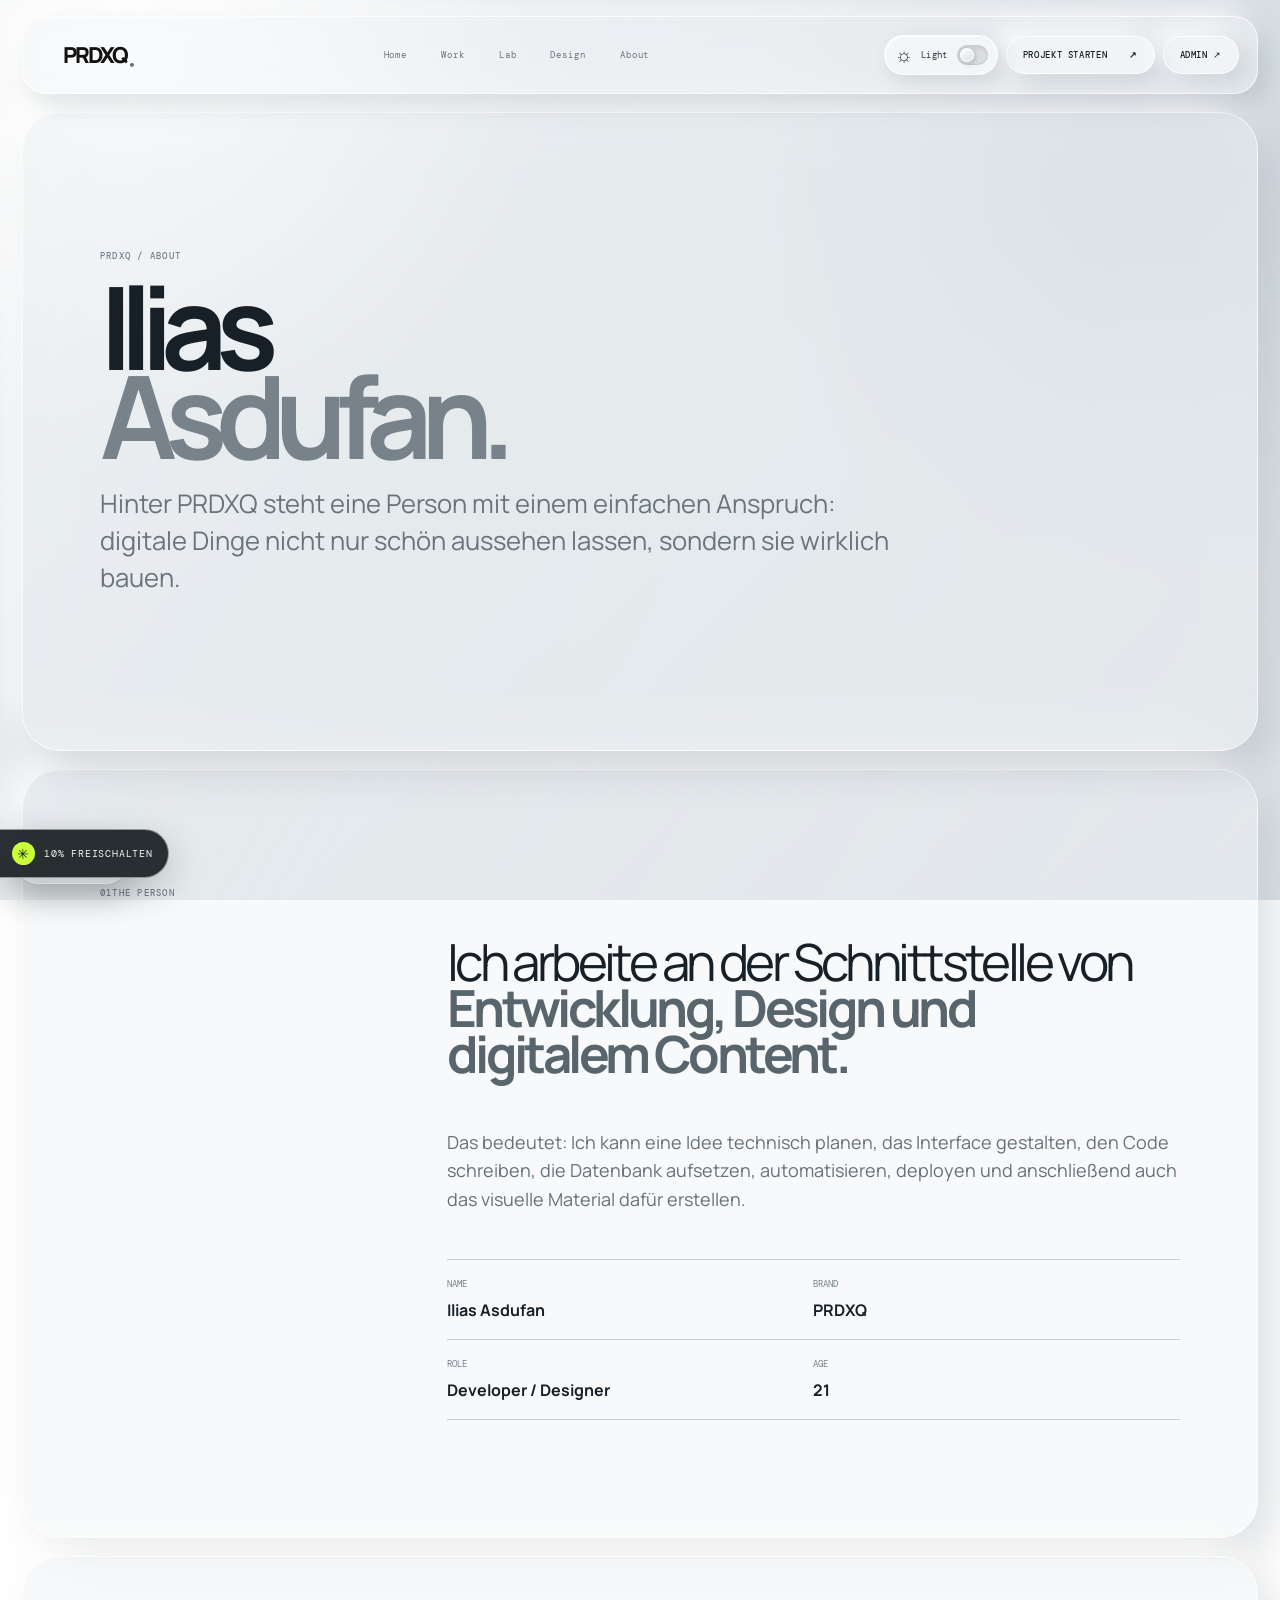
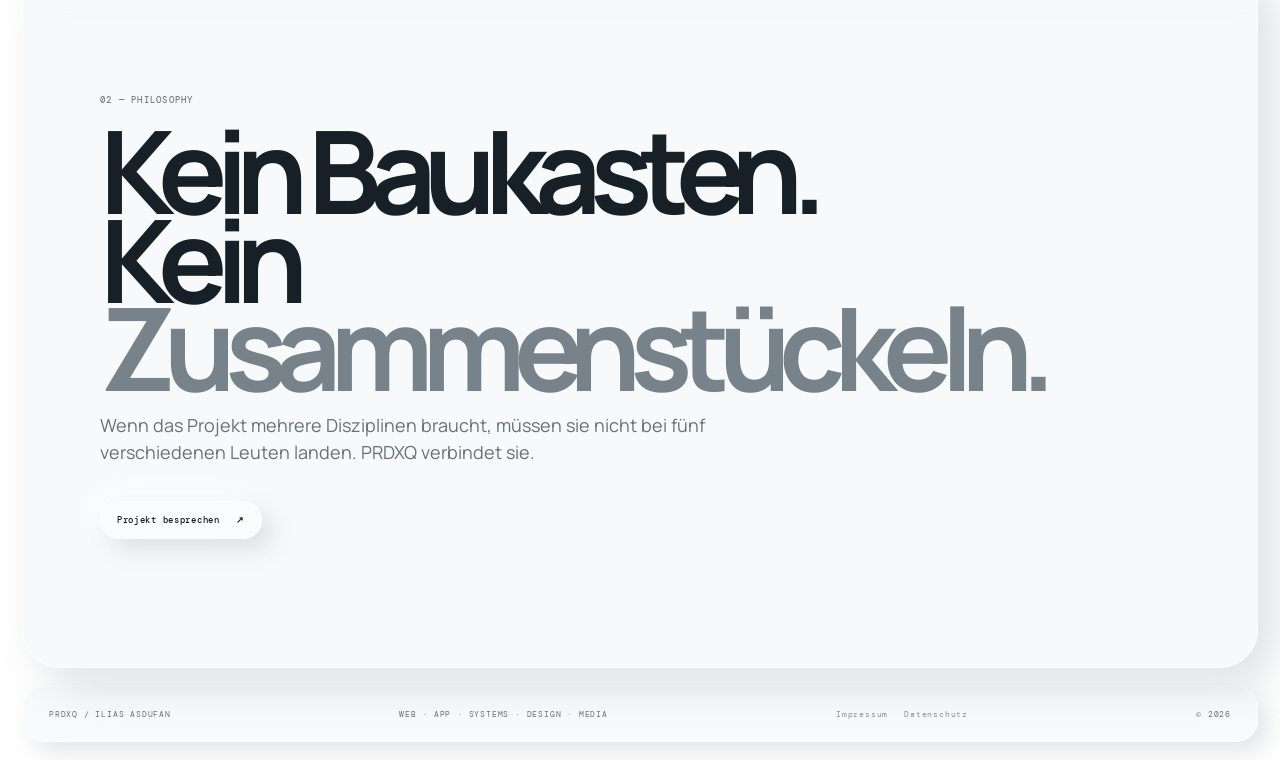
==== about.html @ cb6518ff "Refresh reward stylesheet cache after breakpoint adjustment" ====
<!doctype html><html lang="de"><head><meta charset="UTF-8"><meta name="viewport" content="width=device-width,initial-scale=1"><link rel="preconnect" href="https://fonts.googleapis.com"><link rel="preconnect" href="https://fonts.gstatic.com" crossorigin><link href="https://fonts.googleapis.com/css2?family=DM+Mono:wght@400;500&family=Manrope:wght@400;500;600;700;800&display=swap" rel="stylesheet"><link rel="icon" type="image/png" href="prdxq-logo-transparent.png"><link rel="stylesheet" href="styles.css"><title>About — Ilias Asdufan / PRDXQ</title><link rel="stylesheet" href="theme.css?v=20261021-3"><link rel="stylesheet" href="reward.css?v=20261026-4"></head><body><header class="nav"><a class="brand" href="index.html" aria-label="PRDXQ Home"><span class="brand-word">PRDXQ<sup>®</sup></span></a><nav><a href="index.html">Home</a><a href="work.html">Work</a><a href="lab.html">Lab</a><a href="design.html">Design</a><a href="about.html">About</a></nav><div class="nav-right"><a class="nav-cta" href="contact.html">Projekt starten <b>↗</b></a><button class="menu-toggle" aria-label="Menü öffnen" aria-expanded="false"><i></i><i></i></button></div></header><div class="mobile-menu"><a href="index.html">Home <b>01</b></a><a href="work.html">Work <b>02</b></a><a href="lab.html">Lab <b>03</b></a><a href="design.html">Design <b>04</b></a><a href="about.html">About <b>05</b></a><a href="contact.html">Kontakt <b>06</b></a></div><main><section class="about-hero-new"><p class="kicker">PRDXQ / ABOUT</p><h1>Ilias<br><em>Asdufan.</em></h1><p>Hinter PRDXQ steht eine Person mit einem einfachen Anspruch: digitale Dinge nicht nur schön aussehen lassen, sondern sie wirklich bauen.</p></section><section class="about-body"><div class="section-label"><span>01</span><span>THE PERSON</span></div><div><p class="big-copy">Ich arbeite an der Schnittstelle von <strong>Entwicklung, Design und digitalem Content.</strong></p><p>Das bedeutet: Ich kann eine Idee technisch planen, das Interface gestalten, den Code schreiben, die Datenbank aufsetzen, automatisieren, deployen und anschließend auch das visuelle Material dafür erstellen.</p><div class="about-facts"><div><small>NAME</small><b>Ilias Asdufan</b></div><div><small>BRAND</small><b>PRDXQ</b></div><div><small>ROLE</small><b>Developer / Designer</b></div><div><small>AGE</small><b>21</b></div></div></div></section><section class="about-statement"><p class="kicker">02 — PHILOSOPHY</p><h2>Kein Baukasten.<br>Kein <em>Zusammenstückeln.</em></h2><p>Wenn das Projekt mehrere Disziplinen braucht, müssen sie nicht bei fünf verschiedenen Leuten landen. PRDXQ verbindet sie.</p><a class="text-link" href="contact.html">Projekt besprechen <b>↗</b></a></section></main><footer><span>PRDXQ / ILIAS ASDUFAN</span><span>WEB · APP · SYSTEMS · DESIGN · MEDIA</span><span class="legal-links"><a href="impressum.html">Impressum</a><a href="datenschutz.html">Datenschutz</a></span><span>© 2026</span></footer><script src="script.js"></script>
<script src="admin-link.js?v=20261021-3"></script><script src="theme-switch.js?v=20261021-3"></script><script src="reward.js?v=20261024-1"></script></body></html>
---- styles.css ----
@import url('https://fonts.googleapis.com/css2?family=DM+Mono:wght@400;500&family=Manrope:wght@400;500;600;700;800&display=swap');
:root{--bg:#dfe4e8;--panel:rgba(235,239,242,.58);--panel2:rgba(255,255,255,.28);--line:rgba(255,255,255,.72);--ink:#182027;--muted:#69747d;--accent:#c7ff38;--dark:#20282e;--shadow:18px 18px 42px rgba(112,123,132,.22),-18px -18px 42px rgba(255,255,255,.82);--soft:10px 10px 25px rgba(111,121,130,.2),-10px -10px 25px rgba(255,255,255,.75)}
*{box-sizing:border-box}html{scroll-behavior:smooth}body{margin:0;overflow-x:hidden;color:var(--ink);font-family:Manrope,system-ui,sans-serif;background:radial-gradient(circle at 10% 5%,#fff 0,transparent 28%),radial-gradient(circle at 90% 20%,#cbd5dc 0,transparent 30%),linear-gradient(135deg,#e8ecef,#d6dde2);background-attachment:fixed}body:before{content:"";position:fixed;inset:0;z-index:-1;pointer-events:none;background:linear-gradient(120deg,rgba(255,255,255,.25),transparent 40%,rgba(255,255,255,.16));backdrop-filter:blur(1px)}
a{color:inherit;text-decoration:none}button,input,textarea{font:inherit}.nav{height:78px;margin:16px 22px 0;padding:0 18px;border:1px solid var(--line);border-radius:24px;background:rgba(244,247,249,.48);backdrop-filter:blur(24px);-webkit-backdrop-filter:blur(24px);box-shadow:var(--soft);display:flex;align-items:center;justify-content:space-between;position:sticky;top:12px;z-index:50}.brand{font-size:21px;font-weight:800;letter-spacing:-.08em}.brand span{font:8px DM Mono;color:#69747d;margin-left:3px}.nav nav{display:flex;gap:8px}.nav nav a{font:9px DM Mono;letter-spacing:.1em;padding:11px 13px;border-radius:99px;color:#68727a;transition:.25s}.nav nav a:hover,.nav nav a.active{background:rgba(255,255,255,.7);color:var(--ink);box-shadow:inset 2px 2px 5px rgba(120,130,138,.13),inset -2px -2px 5px rgba(255,255,255,.9)}.nav-right{display:flex;gap:8px;align-items:center}.nav-cta,.button{border:1px solid rgba(255,255,255,.8);border-radius:99px;padding:12px 16px;background:rgba(255,255,255,.46);box-shadow:var(--soft);font:500 9px DM Mono;letter-spacing:.07em;text-transform:uppercase}.nav-cta b,.button b,.text-link b{margin-left:16px}.nav-cta:hover,.button-acid{background:var(--accent);color:#111;border-color:var(--accent)}.menu-toggle,.mobile-menu{display:none}
.kicker,.section-label{font:500 9px DM Mono;letter-spacing:.14em;text-transform:uppercase;color:#75818a}.text-link{display:inline-flex;align-items:center;border:1px solid var(--line);border-radius:99px;padding:12px 16px;background:rgba(255,255,255,.32);box-shadow:var(--soft);font:500 9px DM Mono;letter-spacing:.08em}.text-link:hover{background:#fff}.text-link.dark{color:var(--ink)}
.hero-poster{min-height:calc(100svh - 110px);margin:18px 22px;padding:28px 5vw 32px;border:1px solid var(--line);border-radius:42px;background:linear-gradient(145deg,rgba(255,255,255,.48),rgba(198,208,215,.25));backdrop-filter:blur(26px);box-shadow:var(--shadow);position:relative;overflow:hidden;display:flex;flex-direction:column;justify-content:space-between}.hero-poster:after{content:"";position:absolute;width:48vw;height:48vw;right:-10vw;top:8%;border-radius:50%;border:1px solid rgba(255,255,255,.75);box-shadow:inset 12px 12px 30px rgba(255,255,255,.4),inset -12px -12px 30px rgba(120,130,140,.16)}.hero-noise{position:absolute;inset:0;background-image:linear-gradient(rgba(255,255,255,.16) 1px,transparent 1px),linear-gradient(90deg,rgba(255,255,255,.16) 1px,transparent 1px);background-size:80px 80px;opacity:.35}.hero-top,.hero-bottom{position:relative;z-index:2;display:flex;justify-content:space-between;font:9px DM Mono;letter-spacing:.12em;color:#69747d}.hero-word{position:relative;z-index:2;font-size:clamp(100px,19vw,280px);font-weight:800;line-height:.7;letter-spacing:-.13em;color:#29323a;text-shadow:8px 8px 20px rgba(120,130,138,.18),-7px -7px 18px rgba(255,255,255,.85)}.hero-bottom>div{display:grid;grid-template-columns:9px auto;gap:8px;align-items:center}.hero-bottom small{grid-column:2;color:#7c878f}.acid-dot{width:7px;height:7px;border-radius:50%;background:var(--accent);box-shadow:0 0 16px rgba(199,255,56,.8)}
.identity-section,.capabilities,.experience,.final-poster,.about-hero-new,.about-statement,.contact-page-new,.page-hero,.lab-hero-new,.skill-section,.workflow{margin:18px 22px;padding:clamp(70px,10vw,140px) 6vw;border:1px solid var(--line);border-radius:38px;background:rgba(237,241,243,.43);backdrop-filter:blur(24px);box-shadow:var(--shadow)}
.identity-title{display:flex;justify-content:space-between;align-items:end;margin-bottom:55px}.identity-title h2,.section-head h2,.experience-copy h2,.final-poster h2,.about-hero-new h1,.about-statement h2,.page-hero h1,.lab-copy h1,.lab-intro-band h2,.skill-head h2,.lab-end h2{font-size:clamp(65px,9vw,135px);line-height:.77;letter-spacing:-.1em;margin:20px 0}.identity-title h2 em,.section-head h2 em,.experience-copy h2 em,.final-poster h2 em,.about-hero-new h1 em,.about-statement h2 em,.page-hero h1 em,.lab-copy h1 em,.lab-intro-band h2 em,.skill-head h2 em,.lab-end h2 em{font-style:normal;color:#78828a}.identity-panel{display:grid;grid-template-columns:.65fr 1.35fr .65fr;min-height:420px;border:1px solid var(--line);border-radius:30px;overflow:hidden;background:rgba(255,255,255,.2);box-shadow:var(--soft)}.portrait-mark{display:grid;place-items:center;background:rgba(35,44,50,.88);color:var(--accent);font-size:clamp(100px,13vw,190px);font-weight:800;letter-spacing:-.15em;text-shadow:0 0 30px rgba(199,255,56,.2)}.identity-main,.identity-side{padding:30px}.identity-main{border-left:1px solid var(--line);display:flex;flex-direction:column;justify-content:space-between}.identity-name{font:9px DM Mono;color:#78828a;letter-spacing:.12em}.identity-main h3{font-size:clamp(38px,5vw,72px);line-height:.82;letter-spacing:-.08em;margin:0}.identity-main h3 i{font-style:normal;color:#a1aab0}.identity-tags{display:flex;gap:7px;flex-wrap:wrap}.identity-tags span,.statement-pills span{font:8px DM Mono;border:1px solid rgba(120,130,138,.35);border-radius:99px;padding:8px 10px;background:rgba(255,255,255,.3)}.identity-side{border-left:1px solid var(--line);display:flex;flex-direction:column;justify-content:space-between}.identity-side div{display:grid;gap:7px;border-bottom:1px solid rgba(120,130,138,.2);padding-bottom:17px}.identity-side small{font:8px DM Mono;color:#879198}.identity-side b{font-size:11px}
.statement-block{margin:18px 22px;padding:clamp(80px,12vw,160px) 6vw;border-radius:38px;background:linear-gradient(135deg,#c7ff38,#dfff86);color:#111;box-shadow:var(--shadow);border:1px solid rgba(255,255,255,.8)}.statement-number{font:9px DM Mono;margin-bottom:50px}.statement-block h2{font-size:clamp(80px,12vw,175px);line-height:.73;letter-spacing:-.105em;margin:0 0 55px}.statement-block h2 em{font-style:normal;color:#667033}.statement-pills{display:flex;flex-wrap:wrap;gap:8px}
.section-head{display:grid;grid-template-columns:.4fr 1fr auto;align-items:end;gap:25px;margin-bottom:55px}.section-head>a{font:9px DM Mono;border:1px solid var(--line);padding:11px 14px;border-radius:99px;background:rgba(255,255,255,.35);box-shadow:var(--soft)}
.cap-grid{display:grid;grid-template-columns:repeat(3,1fr);gap:14px}.cap-card{min-height:300px;padding:24px;border:1px solid var(--line);border-radius:28px;background:rgba(245,248,249,.42);box-shadow:var(--soft);display:flex;flex-direction:column;justify-content:space-between;position:relative;transition:.35s}.cap-card:hover{transform:translateY(-6px);box-shadow:20px 20px 45px rgba(105,116,125,.22),-20px -20px 45px rgba(255,255,255,.9)}.cap-card>span{font:9px DM Mono;color:#78828a}.cap-card>i{position:absolute;right:23px;top:20px;font-style:normal;color:#78828a}.cap-card div{display:grid;gap:8px}.cap-card b{font:8px DM Mono;color:#78828a}.cap-card strong{font-size:clamp(28px,3.3vw,50px);line-height:.83;letter-spacing:-.07em}.cap-card.acid-card{background:rgba(199,255,56,.78)}.cap-card.media-card{background:rgba(205,186,255,.55)}
.numbers{margin:18px 22px;display:grid;grid-template-columns:repeat(4,1fr);border:1px solid var(--line);border-radius:30px;overflow:hidden;background:rgba(235,239,242,.4);box-shadow:var(--soft);backdrop-filter:blur(20px)}.numbers div{padding:45px 5vw;border-right:1px solid var(--line)}.numbers div:last-child{border:0}.numbers span{display:block;font-size:clamp(55px,7vw,100px);font-weight:700;line-height:.8;letter-spacing:-.09em}.numbers small{font:8px DM Mono;color:#707b83}
.experience{display:grid;grid-template-columns:.65fr 1.35fr;gap:8vw}.experience-copy p{color:#66727a;max-width:280px;line-height:1.5}.experience-cards{display:grid;grid-template-columns:1fr 1fr;gap:14px}.experience-cards a{min-height:380px;padding:25px;border:1px solid rgba(255,255,255,.65);border-radius:28px;background:rgba(35,44,50,.72);color:#f4f6f7;box-shadow:18px 18px 35px rgba(90,100,108,.22),-10px -10px 30px rgba(255,255,255,.35);display:flex;flex-direction:column;justify-content:space-between;transition:.3s}.experience-cards a:hover{transform:translateY(-5px)}.experience-cards a:last-child{background:rgba(170,191,207,.58);color:#182027}.experience-cards small,.experience-cards b{font:8px DM Mono}.experience-cards strong{font-size:clamp(43px,5vw,72px);line-height:.78;letter-spacing:-.09em}.final-poster{min-height:70vh;display:flex;flex-direction:column;justify-content:space-between}.final-poster>a{font:10px DM Mono;border:1px solid var(--line);border-radius:99px;padding:14px 18px;align-self:flex-start;background:rgba(255,255,255,.32);box-shadow:var(--soft)}.final-poster>a b{color:#7da000;margin-left:25px}
.page-lead,.lab-copy>p:not(.kicker),.about-hero-new>p:last-child{font-size:clamp(18px,2vw,27px);line-height:1.45;color:#68737b;max-width:800px}.work-list{margin:18px 22px;border-radius:38px;overflow:hidden;box-shadow:var(--shadow)}.work-row{display:grid;grid-template-columns:70px 1fr 100px;gap:30px;padding:65px 6vw;border-bottom:1px solid rgba(255,255,255,.55);background:rgba(235,240,243,.42);backdrop-filter:blur(18px)}.work-row:last-child{border:0}.work-row:hover{background:rgba(255,255,255,.56)}.work-row>span,.work-row>b{font:9px DM Mono;color:#78828a}.work-row h2{font-size:clamp(50px,7vw,100px);line-height:.8;letter-spacing:-.09em;margin:20px 0 28px}.work-row p:not(.kicker){max-width:650px;color:#66727a;line-height:1.55}.chips{display:flex;gap:7px;flex-wrap:wrap;margin-top:25px}.chips i{font:8px DM Mono;font-style:normal;border:1px solid rgba(120,130,138,.3);border-radius:99px;padding:8px 10px;background:rgba(255,255,255,.28)}
.cta-band{margin:18px 22px;padding:55px 6vw;border:1px solid var(--line);border-radius:30px;background:rgba(35,44,50,.85);color:#f5f6f7;box-shadow:var(--shadow);display:flex;justify-content:space-between;align-items:center}.cta-band span{font:9px DM Mono;color:#aab3b8}.cta-band a{font-size:clamp(25px,3vw,42px)}.cta-band b{color:var(--accent);margin-left:20px}
.lab-intro-band{margin:18px 22px;padding:clamp(75px,11vw,140px) 6vw;border-radius:38px;background:rgba(35,44,50,.88);color:#f3f5f6;box-shadow:var(--shadow)}.lab-intro-band h2{margin:30px 0}.lab-intro-band h2 em{color:#9da8af}.lab-intro-band>p:last-child{color:#aab3b8}.id-card{border:1px solid var(--line);border-radius:30px;background:rgba(35,44,50,.78);color:#f4f6f7;padding:28px;min-height:500px;display:flex;flex-direction:column;justify-content:space-between;box-shadow:var(--shadow);position:relative;overflow:hidden}.id-card:after{content:"";position:absolute;width:300px;height:300px;border:1px solid rgba(199,255,56,.25);border-radius:50%;right:-110px;top:-110px}.id-card>span,.id-card small,.id-card dt{font:9px DM Mono;color:#8d999f;letter-spacing:.12em}.id-card>strong{font-size:clamp(110px,15vw,190px);color:var(--accent);letter-spacing:-.13em;line-height:.7}.id-card div{border-bottom:1px solid rgba(255,255,255,.15);padding-bottom:22px}.id-card div b,.id-card div small{display:block}.id-card div b{font-size:25px;margin-bottom:7px}.id-card dl{display:grid;grid-template-columns:1fr 1fr;margin:0}.id-card dt,.id-card dd{padding:15px 0;border-bottom:1px solid rgba(255,255,255,.12)}.id-card dd{margin:0;font-size:11px}
.skill-layout{display:grid;grid-template-columns:.82fr 1.5fr;border:1px solid var(--line);border-radius:30px;overflow:hidden;box-shadow:var(--soft);background:rgba(255,255,255,.2)}.skill-list{border-right:1px solid var(--line)}.skill-item{width:100%;min-height:100px;padding:17px 20px;border:0;border-bottom:1px solid var(--line);background:rgba(240,244,246,.3);color:#68737b;display:grid;grid-template-columns:35px 1fr 20px;grid-template-rows:auto auto;gap:7px 10px;text-align:left;cursor:pointer}.skill-item:last-child{border:0}.skill-item span{grid-row:1/3;font:9px DM Mono}.skill-item strong{font:500 10px DM Mono;letter-spacing:.05em}.skill-item i{font:12px Manrope;font-style:normal;color:#7b858c}.skill-item>b{grid-column:3;grid-row:1/3;align-self:center}.skill-item:hover,.skill-item.active{background:var(--accent);color:#111}.skill-item:hover i,.skill-item.active i{color:#444}.skill-stage{min-height:600px;position:relative;overflow:hidden;background:linear-gradient(145deg,rgba(35,44,50,.95),rgba(71,82,91,.76));display:grid;place-items:center}.stage-grid{position:absolute;inset:0;background-image:linear-gradient(rgba(255,255,255,.035) 1px,transparent 1px),linear-gradient(90deg,rgba(255,255,255,.035) 1px,transparent 1px);background-size:48px 48px}.stage-orbit{position:absolute;width:min(31vw,430px);aspect-ratio:1;border:1px solid rgba(199,255,56,.45);border-radius:50%;animation:spin 16s linear infinite;box-shadow:0 0 35px rgba(199,255,56,.06)}.stage-orbit:after{content:"";position:absolute;width:8px;height:8px;background:var(--accent);border-radius:50%;top:-4px;left:50%;box-shadow:0 0 20px var(--accent)}.stage-orbit.second{width:min(22vw,305px);border-color:rgba(255,255,255,.18);animation-direction:reverse;animation-duration:9s}.stage-core{z-index:2;width:205px;height:205px;border:1px solid rgba(255,255,255,.45);border-radius:50%;background:rgba(255,255,255,.12);display:grid;place-items:center;align-content:center;text-align:center;backdrop-filter:blur(18px);box-shadow:inset 8px 8px 20px rgba(255,255,255,.14),inset -8px -8px 20px rgba(0,0,0,.18),12px 12px 30px rgba(0,0,0,.2);color:#fff}.stage-core span{font:9px DM Mono;color:#aeb7bc}.stage-core strong{font-size:20px;margin:8px 0 5px}.stage-core small{max-width:140px;color:#aeb7bc;font-size:10px;line-height:1.4}.stage-tags{position:absolute;bottom:25px;left:25px;display:flex;gap:6px;flex-wrap:wrap}.stage-tags i{font:8px DM Mono;font-style:normal;color:#b8c0c5;border:1px solid rgba(255,255,255,.2);border-radius:99px;padding:7px 9px;background:rgba(255,255,255,.06)}.stage-status{position:absolute;right:25px;top:25px;font:8px DM Mono;color:#aab3b8}.stage-status b{color:var(--accent);font-weight:400}.skill-mobile-select{display:none}
.workflow{padding-top:80px}.workflow-grid{display:grid;grid-template-columns:repeat(3,1fr);gap:14px;margin-top:45px}.workflow-grid article{min-height:290px;padding:28px;border:1px solid var(--line);border-radius:26px;background:rgba(255,255,255,.28);box-shadow:var(--soft);transition:.3s}.workflow-grid article:hover{transform:translateY(-5px);background:rgba(199,255,56,.65)}.workflow-grid span{font:9px DM Mono;color:#78828a}.workflow-grid h3{font-size:clamp(30px,3.5vw,50px);line-height:.85;letter-spacing:-.07em;margin:90px 0 20px}.workflow-grid p{color:#68737b}.workflow-grid b{font:8px DM Mono;color:#7c9900}.lab-end{margin:18px 22px;padding:12vh 6vw;border:1px solid var(--line);border-radius:38px;background:rgba(35,44,50,.85);color:#f4f6f7;box-shadow:var(--shadow)}
.design-page{background:transparent}.design-page .nav{background:rgba(244,247,249,.48)}.design-hero{margin:18px 22px;padding:11vh 6vw;border:1px solid var(--line);border-radius:38px;background:rgba(235,239,242,.45);box-shadow:var(--shadow)}.design-hero h1{font-size:clamp(80px,12vw,175px);line-height:.76;letter-spacing:-.1em;margin:30px 0 40px}.design-hero h1 em{font-style:normal;color:#78828a}.design-hero>p:last-child{font-size:clamp(18px,2vw,26px);max-width:800px;line-height:1.4;color:#68737b}.design-row{display:grid;grid-template-columns:55px 1.35fr .7fr;gap:30px;margin:14px 22px;padding:28px;border:1px solid var(--line);border-radius:32px;background:rgba(235,239,242,.38);box-shadow:var(--soft);min-height:540px}.design-row>span{font:9px DM Mono;color:#78828a}.design-row>div:last-child{padding:70px 20px}.design-row>div:last-child h2{font-size:clamp(38px,4vw,62px);line-height:.85;letter-spacing:-.07em}.demo{min-height:470px;padding:28px;border-radius:27px;border:1px solid rgba(255,255,255,.7);box-shadow:var(--soft);overflow:hidden}.demo nav{display:flex;justify-content:space-between;font:9px DM Mono}.minimal{background:rgba(255,255,255,.65)}.minimal>div{padding:80px 9vw}.minimal h2{font-size:70px;line-height:.8;letter-spacing:-.09em}.minimal button{margin-top:25px;border:1px solid #555;border-radius:99px;padding:11px 15px;background:rgba(255,255,255,.5)}.neumorph{background:#e0e5e9;box-shadow:inset 10px 10px 22px #c4cbd1,inset -10px -10px 22px #fff;border-radius:30px}.neo-box{margin:90px auto 25px;max-width:310px;border-radius:24px;padding:30px;box-shadow:9px 9px 20px #c1c8ce,-9px -9px 20px #fff}.neo-box strong{display:block;font-size:65px;letter-spacing:-.08em;margin:12px 0}.neumorph>button{display:block;margin:auto;border:0;border-radius:99px;padding:14px 28px;background:#e0e5e9;box-shadow:7px 7px 15px #c1c8ce,-7px -7px 15px #fff}.brutal{background:#edf0f1;border-radius:20px;box-shadow:var(--soft)}.brutal-grid{display:grid;grid-template-columns:1.5fr .7fr;gap:15px;margin-top:18px}.brutal-grid>div{background:var(--accent);border:1px solid #222;border-radius:18px;padding:25px;min-height:330px}.brutal-grid strong{display:block;font-size:60px;line-height:.75;letter-spacing:-.08em;margin:55px 0}.brutal-grid button{border:0;border-radius:99px;padding:12px 15px;background:#222;color:#fff}.brutal-grid aside{background:#798d9d;color:#fff;border-radius:18px;padding:20px;font-size:35px;font-weight:800;line-height:.85}.flat{background:#cfdcff;border-radius:25px}.flat-card{background:rgba(255,255,255,.75);border:1px solid var(--line);border-radius:18px;padding:30px;max-width:420px;margin:80px auto 0;box-shadow:var(--soft)}.flat-card strong{display:block;font-size:70px}.flat-card>i{display:block;height:10px;background:linear-gradient(90deg,#91a6ff 72%,#e5e9f5 72%);border-radius:99px;margin:18px 0}.flat-card button{border:0;background:#758cff;color:#fff;border-radius:99px;padding:13px;width:100%;text-align:left}.glass{background:linear-gradient(135deg,rgba(112,136,157,.75),rgba(214,167,117,.65),rgba(86,111,135,.7));border-radius:28px}.glass-nav{position:relative;z-index:2;color:#fff;background:rgba(255,255,255,.2);border:1px solid rgba(255,255,255,.5);backdrop-filter:blur(18px);border-radius:18px;padding:18px}.glass-cards{position:relative;z-index:2;display:grid;grid-template-columns:repeat(3,1fr);gap:12px;margin-top:150px}.glass-cards div{min-height:150px;padding:20px;border-radius:20px;background:rgba(255,255,255,.2);border:1px solid rgba(255,255,255,.45);backdrop-filter:blur(18px);color:#fff;display:flex;flex-direction:column;justify-content:space-between}
.about-body{margin:18px 22px;padding:13vh 6vw;display:grid;grid-template-columns:.5fr 1.5fr;gap:8vw;border:1px solid var(--line);border-radius:38px;background:rgba(237,241,243,.43);box-shadow:var(--shadow)}.big-copy{font-size:clamp(35px,4vw,62px);line-height:.9;letter-spacing:-.07em}.big-copy strong{color:#59656d}.about-body>div:last-child>p:last-of-type{font-size:18px;color:#66727a;line-height:1.6;max-width:750px}.about-facts{display:grid;grid-template-columns:1fr 1fr;border-top:1px solid #c7cdd1;margin-top:45px}.about-facts div{padding:18px 0;border-bottom:1px solid #c7cdd1}.about-facts small{display:block;font:9px DM Mono;color:#78828a;margin-bottom:9px}.about-statement>p:not(.kicker){max-width:650px;color:#66727a;font-size:18px;line-height:1.5;margin-bottom:35px}
.contact-page-new{min-height:calc(100svh - 110px);display:grid;grid-template-columns:1fr 1fr;gap:8vw;align-items:center}.contact-page-new h1{font-size:clamp(75px,11vw,160px);line-height:.75;letter-spacing:-.1em;margin:30px 0 40px}.contact-page-new h1 em{font-style:normal;color:#78828a}.contact-page-new>div>p:not(.kicker){font-size:20px;color:#66727a;max-width:520px;line-height:1.5}.whatsapp-link{display:inline-flex;margin-top:40px;border:1px solid var(--line);border-radius:99px;padding:13px 17px;background:rgba(255,255,255,.32);box-shadow:var(--soft);font:500 9px DM Mono}.whatsapp-link b{margin-left:20px;color:#769400}.contact-form-new{border:1px solid var(--line);border-radius:30px;padding:28px;background:rgba(35,44,50,.82);color:#f3f5f6;box-shadow:var(--shadow)}.contact-form-new label{display:grid;gap:9px;border-bottom:1px solid rgba(255,255,255,.15);padding:18px 0}.contact-form-new label span{font:8px DM Mono;color:#9ba5aa}.contact-form-new input,.contact-form-new textarea{border:0;outline:0;background:none;color:#fff;font-size:16px;resize:vertical}.contact-form-new input::placeholder,.contact-form-new textarea::placeholder{color:#7c878d}.contact-form-new button{border:0;border-radius:99px;background:var(--accent);color:#111;padding:16px 19px;margin-top:22px;width:100%;text-align:left;font-weight:700;cursor:pointer}.contact-form-new button b{float:right}.contact-form-new small{display:block;font:8px/1.5 DM Mono;color:#778187;margin-top:13px}
footer{margin:18px 22px;padding:22px 26px;border:1px solid var(--line);border-radius:22px;background:rgba(235,239,242,.35);box-shadow:var(--soft);display:flex;justify-content:space-between;gap:20px;color:#68737b;font:8px DM Mono;letter-spacing:.1em}
@keyframes spin{to{transform:rotate(360deg)}}.reveal{opacity:0;transform:translateY(20px);transition:.7s}.reveal.visible{opacity:1;transform:none}
@media(max-width:800px){.nav{height:64px;margin:10px 10px 0;padding:0 12px;border-radius:20px;top:6px}.nav nav{display:none}.nav-cta{font-size:8px;padding:10px 12px}.menu-toggle{display:flex;width:39px;height:39px;border:1px solid rgba(255,255,255,.7);border-radius:50%;background:rgba(255,255,255,.35);align-items:center;justify-content:center;flex-direction:column;gap:4px;box-shadow:var(--soft)}.menu-toggle i{width:13px;height:1px;background:#303940}.mobile-menu{position:fixed;z-index:45;top:82px;left:10px;right:10px;padding:10px 14px 16px;border:1px solid var(--line);border-radius:24px;background:rgba(230,235,238,.9);backdrop-filter:blur(25px);box-shadow:var(--shadow)}.mobile-menu.open{display:block}.mobile-menu a{display:flex;justify-content:space-between;padding:17px 4px;border-bottom:1px solid rgba(120,130,138,.2);font-size:20px;letter-spacing:-.04em}.mobile-menu b{font:8px DM Mono;color:#77828a}.mobile-menu a:last-child{color:#6d8500}.hero-poster{min-height:calc(100svh - 90px);margin:10px;padding:22px 18px 25px;border-radius:28px}.hero-word{font-size:25vw}.hero-poster:after{width:100vw;height:100vw;right:-55vw;top:24%}.hero-top,.hero-bottom{font-size:8px}.identity-section,.capabilities,.experience,.final-poster,.about-hero-new,.about-statement,.contact-page-new,.page-hero,.lab-hero-new,.skill-section,.workflow{margin:10px;padding:75px 18px;border-radius:28px}.identity-title{display:block;margin-bottom:35px}.identity-title h2,.section-head h2,.experience-copy h2{font-size:19vw}.identity-panel{grid-template-columns:1fr;min-height:0}.portrait-mark{min-height:180px;font-size:32vw}.identity-main{border-left:0;border-top:1px solid var(--line);min-height:280px;padding:24px}.identity-main h3{font-size:13vw}.identity-side{border-left:0;border-top:1px solid var(--line);min-height:230px;padding:24px}.statement-block{margin:10px;padding:80px 18px;border-radius:28px}.statement-block h2{font-size:20vw}.capabilities{padding:75px 18px}.section-head{display:block;margin-bottom:38px}.section-head h2{margin:18px 0 25px}.cap-grid{grid-template-columns:1fr 1fr;gap:8px}.cap-card{min-height:220px;padding:17px;border-radius:21px}.cap-card strong{font-size:7vw}.numbers{margin:10px;border-radius:24px;grid-template-columns:1fr 1fr}.numbers div,.numbers div:first-child{padding:28px 18px;border-bottom:1px solid var(--line)}.numbers div:nth-child(2){border-right:0}.numbers span{font-size:17vw}.experience{display:block}.experience-cards{grid-template-columns:1fr;margin-top:42px}.experience-cards a{min-height:290px;border-radius:23px}.final-poster{min-height:65vh}.final-poster h2{font-size:21vw}.page-hero h1,.lab-copy h1,.about-hero-new h1{font-size:22vw}.work-list{margin:10px;border-radius:27px}.work-row{display:block;padding:48px 18px}.work-row h2{font-size:15vw}.work-row>b{display:block;margin-top:25px}.cta-band{margin:10px;padding:45px 18px;border-radius:25px;display:block}.cta-band a{display:block;margin-top:25px}.lab-intro-band,.lab-end{margin:10px;padding:75px 18px;border-radius:28px}.lab-intro-band h2{font-size:15vw}.id-card{min-height:420px;margin-top:55px;border-radius:25px}.skill-layout{display:block;border-radius:25px}.skill-mobile-select{position:relative;display:block;padding:16px;background:rgba(255,255,255,.2);border-bottom:1px solid var(--line)}.skill-dropdown-trigger{width:100%;height:58px;border:1px solid rgba(255,255,255,.8);border-radius:18px;background:rgba(255,255,255,.45);color:var(--ink);padding:0 14px;display:flex;align-items:center;justify-content:space-between;cursor:pointer;box-shadow:var(--soft)}.skill-dropdown-trigger span{display:flex;align-items:baseline;gap:12px}.skill-dropdown-trigger small{font:8px DM Mono;color:#78828a}.skill-dropdown-trigger strong{font:600 10px DM Mono}.skill-dropdown-trigger>b{width:27px;height:27px;border-radius:50%;background:rgba(255,255,255,.6);display:grid;place-items:center;font:13px Manrope;transition:.25s}.skill-dropdown-trigger[aria-expanded=true]>b{transform:rotate(180deg);background:var(--accent)}.skill-dropdown-menu{display:none;position:absolute;z-index:20;left:16px;right:16px;top:84px;background:rgba(230,235,238,.94);border:1px solid var(--line);border-radius:22px;box-shadow:18px 22px 45px rgba(80,90,98,.3),-8px -8px 25px rgba(255,255,255,.7);backdrop-filter:blur(24px);overflow:hidden}.skill-dropdown-menu.open{display:block}.skill-dropdown-menu button{width:100%;min-height:67px;border:0;border-bottom:1px solid rgba(120,130,138,.16);background:transparent;color:var(--ink);padding:11px 13px;display:grid;grid-template-columns:25px 1fr 20px;gap:8px;align-items:center;text-align:left}.skill-dropdown-menu button:last-child{border:0}.skill-dropdown-menu button:hover,.skill-dropdown-menu button.selected{background:var(--accent)}.skill-dropdown-menu small{font:8px DM Mono;color:#78828a}.skill-dropdown-menu span{display:grid;gap:4px}.skill-dropdown-menu strong{font:500 9px DM Mono}.skill-dropdown-menu em{font:10px Manrope;color:#69747d;font-style:normal}.skill-dropdown-menu button:hover em,.skill-dropdown-menu button.selected em{color:#333}.skill-list{display:none}.skill-stage{min-height:400px}.stage-orbit{width:285px}.stage-orbit.second{width:200px}.stage-core{width:165px;height:165px}.workflow{padding-top:70px}.workflow-grid{grid-template-columns:1fr}.workflow-grid article{min-height:220px;border-radius:23px}.workflow-grid h3{margin-top:60px}.design-hero{margin:10px;padding:75px 18px;border-radius:28px}.design-hero h1{font-size:21vw}.design-row{display:block;margin:10px;padding:18px;border-radius:27px;min-height:0}.design-row>div:last-child{padding:35px 4px 25px}.demo{min-height:400px;border-radius:22px}.minimal>div{padding:65px 25px}.minimal h2{font-size:57px}.brutal-grid{grid-template-columns:1fr}.brutal-grid aside{display:none}.brutal-grid strong{font-size:47px}.glass-cards{grid-template-columns:1fr;margin-top:100px}.glass-cards div{min-height:90px}.about-body{margin:10px;padding:75px 18px;display:block;border-radius:28px}.about-body>div:last-child{margin-top:50px}.about-facts{grid-template-columns:1fr}.contact-page-new{display:block;min-height:0}.contact-page-new h1{font-size:21vw}.contact-form-new{margin-top:55px;padding:20px;border-radius:25px}footer{margin:10px;padding:18px;border-radius:18px;flex-wrap:wrap}footer span:nth-child(2){display:none}}
@media(prefers-reduced-motion:reduce){*,*:before,*:after{animation:none!important;transition:none!important;scroll-behavior:auto}.reveal{opacity:1;transform:none}}
/* PRDXQ MOTION SYSTEM */
html{scroll-behavior:smooth}.hero-poster{--mx:0px;--my:0px;transform:translate3d(0,0,0)}.hero-word{transform:translate3d(var(--mx),var(--my),0) scale(1);transition:transform .18s cubic-bezier(.2,.8,.2,1);will-change:transform}.hero-poster:after{transform:translate3d(calc(var(--mx)*-.7),calc(var(--my)*-.7),0) rotate(0deg);transition:transform .4s cubic-bezier(.2,.8,.2,1);will-change:transform}.hero-noise{animation:gridDrift 18s linear infinite}.hero-bottom{animation:floatIn .9s .35s both cubic-bezier(.2,.8,.2,1)}.hero-top{animation:floatIn .7s both cubic-bezier(.2,.8,.2,1)}
.identity-section,.statement-block,.capabilities,.experience,.final-poster,.lab-intro-band,.skill-section,.workflow,.design-hero,.about-body,.contact-page-new,.page-hero{view-timeline-name:--section;view-timeline-axis:block;animation-timeline:--section;animation-name:sectionLift;animation-range:entry 0% cover 35%}.identity-panel,.cap-card,.experience-cards a,.numbers,.workflow-grid article,.design-row,.work-row,.contact-form-new{will-change:transform}.cap-card,.experience-cards a,.work-row,.workflow-grid article,.design-row{transition:transform .5s cubic-bezier(.2,.8,.2,1),box-shadow .5s,background .35s}.cap-card:hover,.experience-cards a:hover{transform:translate3d(0,-10px,0) rotateX(2deg)}
.reveal{opacity:0;transform:translate3d(0,35px,0) scale(.985);filter:blur(7px);transition:opacity .8s,transform .8s cubic-bezier(.2,.8,.2,1),filter .8s}.reveal.visible{opacity:1;transform:none;filter:none}.numbers div{transition:transform .5s cubic-bezier(.2,.8,.2,1),background .3s}.numbers div:hover{transform:translateY(-5px);background:rgba(255,255,255,.3)}
.statement-block{overflow:hidden}.statement-block h2{animation:textFloat 5s ease-in-out infinite}.statement-pills span{transition:transform .3s,background .3s}.statement-pills span:hover{transform:translateY(-5px) rotate(-2deg);background:rgba(255,255,255,.55)}
.stage-orbit{animation:spin 16s linear infinite,orbitPulse 3s ease-in-out infinite}.stage-core{animation:coreFloat 4s ease-in-out infinite}.stage-tags i{transition:transform .3s,background .3s}.stage-tags i:hover{transform:translateY(-4px);background:rgba(199,255,56,.18)}
.nav{transition:transform .35s,background .35s,box-shadow .35s}.nav.scrolled{background:rgba(244,247,249,.72);box-shadow:20px 20px 45px rgba(105,116,125,.2),-12px -12px 30px rgba(255,255,255,.85)}.nav a{transition:transform .25s,color .25s,background .25s}.nav a:hover{transform:translateY(-2px)}.button,.text-link,.nav-cta,.whatsapp-link,.contact-form-new button{transition:transform .3s,box-shadow .3s,background .3s}.button:hover,.text-link:hover,.nav-cta:hover,.whatsapp-link:hover,.contact-form-new button:hover{transform:translateY(-3px)}
@keyframes gridDrift{from{transform:translate3d(0,0,0)}to{transform:translate3d(80px,80px,0)}}@keyframes floatIn{from{opacity:0;transform:translateY(15px)}to{opacity:1;transform:none}}@keyframes sectionLift{from{opacity:.72;transform:translateY(30px) scale(.985)}to{opacity:1;transform:none}}@keyframes textFloat{0%,100%{transform:translateX(0)}50%{transform:translateX(8px)}}@keyframes orbitPulse{0%,100%{filter:drop-shadow(0 0 0 rgba(199,255,56,0))}50%{filter:drop-shadow(0 0 13px rgba(199,255,56,.18))}}@keyframes coreFloat{0%,100%{transform:translateY(0)}50%{transform:translateY(-8px)}}
@media(max-width:800px){.hero-word{transform:translate3d(var(--mx),var(--my),0)}.hero-poster:after{transition:transform .25s}.identity-panel,.cap-grid,.experience-cards{animation:none}.cap-card:hover,.experience-cards a:hover{transform:translateY(-4px)}.statement-block h2{animation:none}.hero-noise{animation-duration:28s}}
@media(prefers-reduced-motion:reduce){.hero-word,.hero-poster:after,.hero-noise,.hero-bottom,.hero-top,.statement-block h2,.stage-orbit,.stage-core{animation:none!important;transition:none!important}.identity-section,.statement-block,.capabilities,.experience,.final-poster,.lab-intro-band,.skill-section,.workflow,.design-hero,.about-body,.contact-page-new,.page-hero{animation:none!important}.reveal{opacity:1;transform:none;filter:none}}

/* PRDXQ MOBILE-FIRST EXPERIENCE */
@media(max-width:800px){
 body{padding-bottom:78px;background:radial-gradient(circle at 50% -10%,rgba(255,255,255,.95),transparent 36%),linear-gradient(160deg,#edf1f3 0%,#d8dfe4 55%,#eef1f3 100%);}
 .nav{position:sticky;z-index:80;backdrop-filter:blur(28px) saturate(140%);-webkit-backdrop-filter:blur(28px) saturate(140%)}
 .brand{font-size:20px}.nav-cta{padding:10px 13px!important}.nav-cta b{margin-left:8px}
 .hero-poster{min-height:calc(100svh - 88px);height:auto;margin:10px;padding:18px 16px 20px;border-radius:30px;isolation:isolate;box-shadow:14px 18px 40px rgba(95,105,113,.18),-10px -10px 30px rgba(255,255,255,.9)}
 .hero-poster:before{content:"";position:absolute;z-index:0;width:210px;height:210px;right:-80px;top:27%;border-radius:50%;background:rgba(255,255,255,.34);border:1px solid rgba(255,255,255,.75);box-shadow:inset 10px 10px 25px rgba(255,255,255,.6),inset -10px -10px 25px rgba(115,125,135,.12);animation:mobileOrb 7s ease-in-out infinite}
 .hero-poster:after{width:300px;height:300px;right:-180px;top:25%;opacity:.8;animation:mobileOrbit 14s linear infinite}
 .hero-noise{background-size:38px 38px;opacity:.18}
 .hero-top{font-size:7px;letter-spacing:.14em}.hero-word{font-size:28vw;letter-spacing:-.14em;margin-top:auto;margin-bottom:auto;text-shadow:7px 8px 18px rgba(100,110,118,.17),-5px -5px 15px rgba(255,255,255,.95);animation:heroBreath 5s ease-in-out infinite}
 .hero-bottom{align-items:end;font-size:7px;letter-spacing:.09em}.hero-bottom>div{grid-template-columns:8px 1fr;gap:7px}.hero-bottom small{font-size:6px;margin-top:3px}.hero-bottom a{border:1px solid rgba(255,255,255,.7);border-radius:99px;padding:9px 11px;background:rgba(255,255,255,.28);box-shadow:var(--soft)}
 .identity-section,.statement-block,.capabilities,.experience,.final-poster,.about-hero-new,.about-statement,.contact-page-new,.page-hero,.lab-hero-new,.skill-section,.workflow{padding:58px 15px;margin:10px;border-radius:28px}
 .identity-title{margin-bottom:25px}.identity-title>span,.section-head>span,.experience-copy>span,.final-poster>span{font-size:7px;letter-spacing:.12em}.identity-title h2,.section-head h2,.experience-copy h2{font-size:19vw;line-height:.78;margin-top:14px}
 .identity-panel{border-radius:24px;box-shadow:var(--soft);background:rgba(255,255,255,.25)}.portrait-mark{min-height:150px;background:rgba(38,46,52,.9);font-size:31vw;position:relative;overflow:hidden}.portrait-mark:after{content:"";position:absolute;width:180px;height:180px;border:1px solid rgba(199,255,56,.35);border-radius:50%;right:-70px;bottom:-80px;animation:mobileOrbit 10s linear infinite}
 .identity-main{min-height:265px;padding:21px}.identity-name{font-size:7px}.identity-main h3{font-size:12.5vw;line-height:.82}.identity-tags span{font-size:6.5px;padding:7px 8px}.identity-side{min-height:190px;padding:21px}.identity-side small{font-size:7px}.identity-side b{font-size:10px}
 .statement-block{padding:65px 15px;background:linear-gradient(135deg,#c7ff38,#e1ff91);box-shadow:14px 18px 40px rgba(120,130,80,.18),-10px -10px 28px rgba(255,255,255,.9)}.statement-number{font-size:7px;margin-bottom:38px}.statement-block h2{font-size:19vw;line-height:.75;margin-bottom:38px}.statement-pills{gap:6px}.statement-pills span{font-size:6.5px;padding:7px 8px}
 .capabilities{padding-bottom:35px}.section-head h2{margin:14px 0 20px}.section-head>a{display:inline-flex;font-size:7px;padding:9px 11px}.cap-grid{grid-template-columns:1fr;gap:8px}.cap-card{min-height:190px;padding:18px;border-radius:23px}.cap-card strong{font-size:10vw;line-height:.8}.cap-card i{font-size:20px}.cap-card:nth-child(2n){min-height:165px}.cap-card:nth-child(3){min-height:205px}.cap-card:nth-child(4),.cap-card:nth-child(5),.cap-card:nth-child(6){min-height:175px}
 .numbers{margin:10px;border-radius:24px;box-shadow:var(--soft)}.numbers div{padding:25px 16px}.numbers span{font-size:18vw}.numbers small{font-size:6.5px;letter-spacing:.1em}
 .experience{padding-bottom:30px}.experience-copy p{font-size:13px;line-height:1.45;margin-bottom:28px}.experience-cards{grid-template-columns:1fr;gap:9px}.experience-cards a{min-height:235px;padding:20px;border-radius:23px}.experience-cards strong{font-size:15vw}.experience-cards small,.experience-cards b{font-size:7px}
 .final-poster{min-height:60vh;padding-top:65px;padding-bottom:30px}.final-poster h2{font-size:20vw}.final-poster>a{font-size:7px;padding:12px 14px}
 .mobile-dock{position:fixed;z-index:100;left:10px;right:10px;bottom:10px;height:58px;padding:6px;border:1px solid rgba(255,255,255,.8);border-radius:22px;background:rgba(235,240,243,.78);backdrop-filter:blur(26px) saturate(150%);-webkit-backdrop-filter:blur(26px) saturate(150%);box-shadow:10px 14px 35px rgba(78,88,97,.24),-8px -8px 25px rgba(255,255,255,.82);display:grid;grid-template-columns:repeat(4,1fr);gap:4px}.mobile-dock a{display:grid;place-items:center;border-radius:17px;font:7px DM Mono;color:#707b83;letter-spacing:.05em}.mobile-dock a.active{background:rgba(255,255,255,.72);color:#172027;box-shadow:inset 2px 2px 5px rgba(120,130,138,.12),inset -2px -2px 5px rgba(255,255,255,.85)}.mobile-dock a:last-child{background:#c7ff38;color:#111}.mobile-dock span{font-size:14px;line-height:1;margin-bottom:2px}.mobile-dock em{font-style:normal}
 .mobile-progress{position:fixed;z-index:101;left:0;bottom:0;height:2px;width:0;background:#c7ff38;box-shadow:0 0 12px rgba(199,255,56,.8)}
 .mobile-menu{z-index:90;top:82px;max-height:calc(100svh - 160px);overflow:auto}.mobile-menu a{padding:18px 4px}
 .work-row{padding:42px 16px}.work-row h2{font-size:15vw}.work-row p:not(.kicker){font-size:14px}.cta-band{border-radius:24px}.lab-intro-band h2{font-size:16vw}.lab-intro-band>p:last-child{font-size:14px}.id-card{min-height:390px}.skill-stage{min-height:380px}.design-row>div:last-child{padding-top:25px}.about-body{padding:58px 15px}.big-copy{font-size:11vw}.contact-page-new h1{font-size:20vw}.contact-page-new>div>p:not(.kicker){font-size:16px}.contact-form-new input,.contact-form-new textarea{font-size:15px}
}
@keyframes mobileOrb{0%,100%{transform:translate3d(0,0,0) scale(1)}50%{transform:translate3d(-16px,10px,0) scale(1.04)}}@keyframes mobileOrbit{to{transform:rotate(360deg)}}@keyframes heroBreath{0%,100%{transform:scale(1) translateY(0)}50%{transform:scale(1.015) translateY(-4px)}}
.page-exit{opacity:0;transform:scale(.985);transition:opacity .18s,transform .18s}
.touching{transform:scale(.985)!important;transition:transform .18s!important}

/* OFFICIAL PRDXQ LOGO */
.brand{display:flex;align-items:center;justify-content:center;min-width:108px;height:42px;overflow:hidden}.brand img{display:block;width:100%;max-width:108px;height:auto;max-height:30px;object-fit:contain;filter:brightness(0) saturate(100%);transition:transform .45s cubic-bezier(.2,.8,.2,1),filter .3s}.brand:hover img{transform:scale(1.04) translateY(-1px)}
@media(max-width:800px){.brand{min-width:86px;height:38px}.brand img{max-width:86px;max-height:24px}.nav .brand{padding:0}.hero-word{font-size:0}.hero-word:before{content:"";display:block;width:min(82vw,390px);height:115px;background:url('prdxq-logo-transparent.png') center/contain no-repeat;filter:brightness(0) saturate(100%);animation:logoFloat 5s ease-in-out infinite}.hero-poster .hero-word{display:flex;align-items:center;justify-content:center}.hero-poster .hero-word{letter-spacing:0}}
@keyframes logoFloat{0%,100%{transform:translateY(0) scale(1)}50%{transform:translateY(-5px) scale(1.015)}}
@media(prefers-reduced-motion:reduce){.brand img,.hero-word:before{animation:none!important;transition:none!important}}

/* MOBILE LAB / SKILL ORBIT */
.mobile-skill-experience{display:none}
@media(max-width:800px){
 .skill-layout{display:none!important}
 .skill-head>p{display:none}
 .mobile-skill-experience{display:block;margin-top:22px;padding:18px 0 4px;overflow:hidden}
 .mobile-skill-head{display:flex;justify-content:space-between;align-items:center;margin-bottom:14px;padding:0 3px;font:500 8px DM Mono;letter-spacing:.12em;color:#6f7a82}.mobile-skill-head b{color:#172027;font-weight:500}
 .mobile-skill-orbit{position:relative;width:min(92vw,390px);aspect-ratio:1;margin:auto;border-radius:50%;display:grid;place-items:center;isolation:isolate;touch-action:pan-y}
 .mobile-skill-orbit:before{content:"";position:absolute;inset:12%;border-radius:50%;background:radial-gradient(circle at 45% 35%,rgba(255,255,255,.9),rgba(222,228,232,.58) 58%,rgba(202,210,216,.34));box-shadow:inset 10px 10px 24px rgba(255,255,255,.85),inset -14px -14px 30px rgba(100,110,118,.14),12px 18px 35px rgba(80,90,98,.14);z-index:0}
 .mobile-skill-ring{position:absolute;border:1px solid rgba(120,132,140,.24);border-radius:50%;pointer-events:none}.mobile-skill-ring.ring-one{inset:5%;animation:labRingSpin 18s linear infinite}.mobile-skill-ring.ring-two{inset:22%;border-color:rgba(199,255,56,.65);animation:labRingSpinReverse 11s linear infinite}
 .mobile-skill-node{position:absolute;left:50%;top:50%;width:68px;height:68px;margin:-34px;border-radius:50%;border:1px solid rgba(255,255,255,.85);background:rgba(244,247,249,.7);box-shadow:7px 9px 18px rgba(92,103,111,.16),-6px -6px 16px rgba(255,255,255,.9);color:#59656d;display:flex;flex-direction:column;align-items:center;justify-content:center;gap:3px;font-family:DM Mono;transform:rotate(var(--a)) translateY(-142px) rotate(calc(var(--a) * -1));transition:transform .5s cubic-bezier(.2,.8,.2,1),background .3s,box-shadow .3s,color .3s;z-index:3}
 .mobile-skill-node span{font-size:7px;opacity:.65}.mobile-skill-node b{font-size:8px;line-height:1.05;font-weight:500}.mobile-skill-node.active{background:#c7ff38;color:#111;box-shadow:0 0 0 5px rgba(199,255,56,.14),8px 12px 22px rgba(95,105,90,.2);transform:rotate(var(--a)) translateY(-142px) rotate(calc(var(--a) * -1)) scale(1.08)}
 .mobile-skill-core{position:relative;z-index:4;width:52%;aspect-ratio:1;border-radius:50%;display:flex;flex-direction:column;align-items:center;justify-content:center;text-align:center;padding:18px;background:rgba(47,55,61,.9);color:#fff;box-shadow:inset 8px 8px 18px rgba(255,255,255,.08),inset -10px -10px 20px rgba(0,0,0,.18),12px 16px 30px rgba(67,76,83,.22);transition:transform .45s cubic-bezier(.2,.8,.2,1)}
 .mobile-skill-core small{font:7px DM Mono;letter-spacing:.12em;opacity:.6}.mobile-skill-core strong{font:800 clamp(18px,5.8vw,25px) Manrope;line-height:.95;margin:9px 0 7px}.mobile-skill-core p{font:11px Manrope;line-height:1.25;max-width:150px;margin:0;color:rgba(255,255,255,.66)}.mobile-skill-core div{display:flex;gap:4px;margin-top:12px;flex-wrap:wrap;justify-content:center}.mobile-skill-core i{font:6px DM Mono;font-style:normal;border:1px solid rgba(255,255,255,.16);padding:5px 6px;border-radius:99px;color:rgba(255,255,255,.7)}
 .mobile-skill-meta{display:flex;justify-content:space-between;margin-top:15px;padding:0 4px;font:7px DM Mono;letter-spacing:.1em;color:#778189}.mobile-skill-meta span:last-child{opacity:.6}.mobile-skill-experience.pulse .mobile-skill-core{transform:scale(1.035)}
}
@keyframes labRingSpin{to{transform:rotate(360deg)}}@keyframes labRingSpinReverse{to{transform:rotate(-360deg)}}
@media(prefers-reduced-motion:reduce){.mobile-skill-ring{animation:none!important}.mobile-skill-node,.mobile-skill-core{transition:none!important}}

/* FIX: MOBILE HERO LOGO — use the real PRDXQ Production image, never the old giant pseudo-logo */
@media(max-width:800px){
 .hero-word{font-size:0!important;display:flex!important;align-items:center!important;justify-content:center!important;width:100%;height:auto;min-height:180px;margin:auto!important;text-shadow:none!important;}
 .hero-word:before{content:none!important;display:none!important;background:none!important;}
 .hero-word img{display:block!important;width:min(78vw,360px)!important;height:auto!important;max-width:100%!important;max-height:none!important;object-fit:contain!important;filter:none!important;transform:none!important;animation:logoFloat 5s ease-in-out infinite!important;}
 .hero-word img:hover{transform:none!important;}
}
@media(prefers-reduced-motion:reduce){.hero-word img{animation:none!important}}


/* PRDXQ PRODUCTION — dark contrast field behind the hero logo */
.hero-word{position:relative;isolation:isolate;}
.hero-word:after{content:"";position:absolute;z-index:-1;width:min(72vw,560px);height:min(24vw,210px);min-height:150px;border-radius:32px;background:#354043;box-shadow:inset 10px 10px 24px rgba(255,255,255,.035),inset -12px -12px 28px rgba(0,0,0,.18),0 18px 45px rgba(45,55,60,.16);}
.hero-word img{position:relative;z-index:1;}
@media(max-width:800px){
 .hero-word:after{width:min(88vw,390px);height:190px;min-height:0;border-radius:28px;background:#354043;box-shadow:inset 8px 8px 20px rgba(255,255,255,.035),inset -10px -10px 24px rgba(0,0,0,.18),0 16px 34px rgba(45,55,60,.14);}
}


/* RENDERED PRDXQ WORDMARK */
.brand-word{display:inline-flex;align-items:flex-start;font:800 21px/1 Manrope,sans-serif;letter-spacing:-.09em;color:#111;position:relative;white-space:nowrap}.brand-word sup{font:500 7px/1 DM Mono,monospace;letter-spacing:0;position:relative;top:-1px;margin-left:2px}
@media(max-width:800px){.brand-word{font-size:19px}.brand-word sup{font-size:6px;top:-1px}}


/* FINAL HERO + WORDMARK POLISH */
.hero-poster{background:#354043!important;border-color:rgba(255,255,255,.12)!important;}
.hero-poster .hero-noise{opacity:.08;}
.hero-poster .hero-top,.hero-poster .hero-bottom{color:rgba(255,255,255,.62);}
.hero-poster .hero-bottom small{color:rgba(255,255,255,.48);}
.hero-poster .hero-word:after{display:none!important;}
.brand .brand-word{display:inline-flex!important;align-items:flex-start!important;font-family:Manrope,sans-serif!important;font-size:22px!important;font-weight:800!important;line-height:1!important;letter-spacing:-.095em!important;color:#111!important;position:relative!important;white-space:nowrap!important;margin:0!important;}
.brand .brand-word sup{position:absolute!important;right:-7px!important;bottom:-2px!important;top:auto!important;margin:0!important;font:600 6px/1 DM Mono,monospace!important;letter-spacing:0!important;color:#111!important;}
@media(max-width:800px){
 .hero-poster{background:#354043!important;}
 .hero-poster .hero-top,.hero-poster .hero-bottom{color:rgba(255,255,255,.62);}
 .hero-poster .hero-bottom small{color:rgba(255,255,255,.48);}
 .brand .brand-word{font-size:22px!important;font-weight:800!important;letter-spacing:-.1em!important;}
 .brand .brand-word sup{right:-7px!important;bottom:-2px!important;font-size:6px!important;}
}


/* =========================================================
   PRDXQ MOBILE EXPERIENCE 2.0
   One coherent mobile interaction system — no duplicate UI.
   ========================================================= */
@media (max-width:800px){
  :root{--mobile-bg:#eef2f4;--mobile-dark:#354043;--mobile-acid:#c7ff38}

  body{overflow-x:hidden;background:var(--mobile-bg);-webkit-tap-highlight-color:transparent}
  main{overflow:hidden}

  /* HERO — full dark stage */
  .hero-poster{
    min-height:calc(100svh - 96px)!important;
    height:calc(100svh - 96px)!important;
    margin:10px!important;
    padding:18px 16px 20px!important;
    border-radius:30px!important;
    background:var(--mobile-dark)!important;
    box-shadow:14px 18px 42px rgba(45,55,60,.22),-8px -8px 26px rgba(255,255,255,.82)!important;
    transition:transform .18s ease-out;
  }
  .hero-poster:before{
    content:"";position:absolute;z-index:0;width:260px;height:260px;right:-115px;top:34%;
    border-radius:50%;border:1px solid rgba(199,255,56,.24);
    box-shadow:0 0 70px rgba(199,255,56,.06);
    transform:translate3d(var(--hero-x,0),var(--hero-y,0),0);
  }
  .hero-poster:after{
    width:390px!important;height:390px!important;right:-245px!important;top:22%!important;
    border-color:rgba(255,255,255,.10)!important;
    transform:translate3d(var(--hero-x2,0),var(--hero-y2,0),0)!important;
  }
  .hero-top,.hero-bottom{color:rgba(255,255,255,.66)!important}
  .hero-word{
    flex:1;min-height:0!important;margin:auto!important;
    display:flex!important;align-items:center!important;justify-content:center!important;
    transform:translate3d(var(--hero-x,0),var(--hero-y,0),0);
  }
  .hero-word img{
    width:min(82vw,390px)!important;
    filter:drop-shadow(0 20px 28px rgba(0,0,0,.22))!important;
    transition:transform .12s linear;
  }
  .hero-word:after{display:none!important}
  .hero-bottom a{color:#fff!important;border-color:rgba(255,255,255,.2)!important;background:rgba(255,255,255,.06)!important}

  /* SECTION ENTRY — every major block has one motion language */
  .identity-section,.statement-block,.capabilities,.numbers,.experience,.final-poster{
    transform:translateY(18px);opacity:0;filter:blur(6px);
    transition:opacity .7s cubic-bezier(.2,.8,.2,1),transform .7s cubic-bezier(.2,.8,.2,1),filter .7s ease;
  }
  .mobile-visible{
    transform:none!important;opacity:1!important;filter:none!important;
  }

  /* PERSON — depth instead of a static card */
  .identity-panel{overflow:hidden;position:relative}
  .portrait-mark{transition:transform .7s cubic-bezier(.2,.8,.2,1)}
  .identity-main,.identity-side{transition:transform .7s cubic-bezier(.2,.8,.2,1),opacity .7s ease}
  .identity-panel.mobile-focus .portrait-mark{transform:scale(1.035)}
  .identity-panel.mobile-focus .identity-main{transform:translateY(-4px)}
  .identity-panel.mobile-focus .identity-side{transform:translateY(-2px)}

  /* STATEMENT — strong visual interruption */
  .statement-block{position:relative;overflow:hidden}
  .statement-block:after{
    content:"";position:absolute;width:240px;height:240px;border-radius:50%;
    right:-130px;bottom:-110px;border:1px solid rgba(17,17,17,.12);
    box-shadow:inset 0 0 35px rgba(255,255,255,.22);
    transform:translate3d(var(--statement-x,0),var(--statement-y,0),0);
  }

  /* CAPABILITIES — swipeable horizontal stage */
  .cap-grid{
    display:flex!important;overflow-x:auto!important;overflow-y:visible!important;
    scroll-snap-type:x mandatory;scroll-padding-left:0;
    gap:12px!important;padding:4px 14px 18px 0!important;
    margin-right:-15px;scrollbar-width:none;
    overscroll-behavior-x:contain;
  }
  .cap-grid::-webkit-scrollbar{display:none}
  .cap-card{
    flex:0 0 84vw!important;min-height:330px!important;
    scroll-snap-align:start;
    position:relative;overflow:hidden;
    transition:transform .35s cubic-bezier(.2,.8,.2,1),box-shadow .35s ease;
  }
  .cap-card:after{
    content:"SWIPE";position:absolute;right:18px;bottom:18px;
    font:7px DM Mono;color:rgba(23,32,39,.42);letter-spacing:.14em;
  }
  .cap-card:nth-child(3){background:#c7ff38!important}
  .cap-card.is-near{transform:scale(1.015)}
  .cap-grid:after{
    content:"";position:sticky;right:0;flex:0 0 8vw;
  }

  /* NUMBERS — horizontal cards */
  .numbers{
    display:flex!important;overflow-x:auto;scroll-snap-type:x mandatory;scrollbar-width:none;
    gap:8px;padding:10px!important;
  }
  .numbers::-webkit-scrollbar{display:none}
  .numbers div{flex:0 0 72vw;scroll-snap-align:center;border-radius:20px}
  .numbers span{font-size:27vw!important}

  /* EXPLORE — one card at a time */
  .experience-cards{
    display:flex!important;overflow-x:auto;scroll-snap-type:x mandatory;scrollbar-width:none;
    gap:10px!important;margin-right:-15px;padding-right:15px;
  }
  .experience-cards::-webkit-scrollbar{display:none}
  .experience-cards a{flex:0 0 84vw;scroll-snap-align:start}

  /* FINAL CTA */
  .final-poster{min-height:68svh!important;display:flex;flex-direction:column;justify-content:center}
  .final-poster>a{align-self:flex-start}

  /* GLOBAL TOUCH LANGUAGE */
  a,button{touch-action:manipulation}
  .cap-card,.experience-cards a,.numbers div,.mobile-dock a,.nav-cta,.menu-toggle{
    -webkit-user-select:none;user-select:none;
  }
  .cap-card:active,.experience-cards a:active,.numbers div:active{transform:scale(.985)!important}
}

@media(prefers-reduced-motion:reduce){
  .identity-section,.statement-block,.capabilities,.numbers,.experience,.final-poster{transform:none!important;opacity:1!important;filter:none!important}
}


/* =========================================================
   PRDXQ SIGNATURE WORLD — identity + manifesto
   ========================================================= */
.system-identity{
  margin:18px 22px;padding:34px 5vw 0;border:1px solid rgba(255,255,255,.12);
  border-radius:38px;background:#354043;color:#fff;overflow:hidden;position:relative;
  box-shadow:var(--shadow);isolation:isolate;
}
.system-identity:before{content:"";position:absolute;width:520px;height:520px;right:-220px;top:-180px;border:1px solid rgba(199,255,56,.22);border-radius:50%;box-shadow:0 0 100px rgba(199,255,56,.05);z-index:-1}
.system-top,.manifesto-kicker{display:flex;justify-content:space-between;align-items:center;font:9px DM Mono;letter-spacing:.12em;color:rgba(255,255,255,.5)}
.system-live{display:flex;gap:7px;align-items:center;color:rgba(255,255,255,.72)}
.system-live i{width:6px;height:6px;border-radius:50%;background:#c7ff38;box-shadow:0 0 14px rgba(199,255,56,.8);animation:systemPulse 2s ease-in-out infinite}
.system-id{min-height:440px;display:flex;align-items:flex-end;justify-content:space-between;gap:40px;padding:80px 0 55px}
.system-id-main small{font:9px DM Mono;letter-spacing:.13em;color:rgba(255,255,255,.38)}
.system-id-main h2{font:800 clamp(58px,8vw,120px)/.82 Manrope;letter-spacing:-.065em;margin:22px 0 0}
.system-id-main h2 em{font-style:normal;color:#c7ff38}
.system-readout{width:220px;display:grid;grid-template-columns:1fr 1fr;gap:13px 18px;padding:18px;border:1px solid rgba(255,255,255,.11);border-radius:20px;background:rgba(255,255,255,.045);backdrop-filter:blur(16px)}
.system-readout span{font:7px DM Mono;letter-spacing:.1em;color:rgba(255,255,255,.35)}.system-readout b{font:700 9px DM Mono;color:rgba(255,255,255,.8);text-align:right}
.system-marquee{display:flex;white-space:nowrap;border-top:1px solid rgba(255,255,255,.1);padding:16px 0;font:8px DM Mono;letter-spacing:.18em;color:rgba(255,255,255,.3);animation:marquee 22s linear infinite}
.system-marquee span{padding-right:40px}
.manifesto-section{margin:18px 22px;padding:clamp(80px,10vw,130px) 6vw;border-radius:38px;background:#c7ff38;box-shadow:var(--shadow);overflow:hidden}
.manifesto-kicker{color:rgba(17,17,17,.48)}
.manifesto-stack{margin-top:70px;border-top:1px solid rgba(17,17,17,.16)}
.manifesto-stack div{display:flex;align-items:baseline;gap:28px;padding:18px 0;border-bottom:1px solid rgba(17,17,17,.16);transition:padding-left .35s cubic-bezier(.2,.8,.2,1)}
.manifesto-stack div:hover{padding-left:20px}.manifesto-stack small{font:8px DM Mono;color:rgba(17,17,17,.42)}.manifesto-stack strong{font:800 clamp(34px,6vw,78px)/.9 Manrope;letter-spacing:-.06em;color:#111}
.manifesto-section>p{max-width:520px;margin:55px 0 0;font:500 16px/1.45 Manrope;color:rgba(17,17,17,.65)}
@keyframes systemPulse{0%,100%{opacity:.45;transform:scale(.85)}50%{opacity:1;transform:scale(1.2)}}@keyframes marquee{to{transform:translateX(-50%)}}

@media(max-width:800px){
 .system-identity{margin:10px;padding:18px 15px 0;border-radius:28px;min-height:0}
 .system-identity:before{width:330px;height:330px;right:-185px;top:-130px}
 .system-top{font-size:7px}
 .system-id{min-height:560px;display:flex;flex-direction:column;align-items:stretch;justify-content:space-between;padding:80px 0 25px;gap:30px}
 .system-id-main small{font-size:7px}.system-id-main h2{font-size:18vw;line-height:.8;margin-top:15px}
 .system-readout{width:auto;grid-template-columns:1fr 1fr;border-radius:18px;padding:16px}
 .system-marquee{margin:0 -15px;padding-left:15px;font-size:7px}
 .manifesto-section{margin:10px;padding:58px 15px;border-radius:28px}
 .manifesto-kicker{font-size:7px}
 .manifesto-stack{margin-top:50px}
 .manifesto-stack div{gap:14px;padding:16px 0}
 .manifesto-stack div:hover{padding-left:0}
 .manifesto-stack small{font-size:7px}.manifesto-stack strong{font-size:11vw}
 .manifesto-section>p{font-size:13px;margin-top:42px}
 .system-identity,.manifesto-section{opacity:0;transform:translateY(18px);filter:blur(6px);transition:opacity .7s ease,transform .7s cubic-bezier(.2,.8,.2,1),filter .7s ease}
 .system-identity.mobile-visible,.manifesto-section.mobile-visible{opacity:1;transform:none;filter:none}
}
@media(prefers-reduced-motion:reduce){.system-live i,.system-marquee{animation:none}.manifesto-stack div{transition:none}}

/* WORK EXPLORER */
.work-intro{position:relative;overflow:hidden}.work-intro:after{content:"07";position:absolute;right:5vw;bottom:30px;font:800 clamp(120px,22vw,300px)/.7 Manrope;letter-spacing:-.12em;color:rgba(255,255,255,.22);pointer-events:none}.work-hint{display:flex;align-items:center;gap:10px;margin-top:55px;font:8px DM Mono;letter-spacing:.1em}.work-hint small{color:#7a858c;margin-left:8px}.work-explorer{margin:18px 22px;display:grid;grid-template-columns:repeat(2,1fr);gap:14px}.work-card{min-height:650px;padding:25px;border:1px solid var(--line);border-radius:32px;background:rgba(239,243,245,.5);box-shadow:var(--shadow);display:flex;flex-direction:column;justify-content:space-between;position:relative;overflow:hidden;cursor:pointer;transition:transform .45s cubic-bezier(.2,.8,.2,1),box-shadow .45s,background .45s}.work-card:hover{transform:translateY(-8px)}.work-card-top{display:flex;justify-content:space-between;font:8px DM Mono;color:#758089;letter-spacing:.1em}.work-card-top b{font-size:16px;font-weight:400}.work-card-dark{background:#354043;color:#f5f7f7}.work-card-dark .kicker,.work-card-dark p{color:#9eaaaf}.work-card-acid{background:#c7ff38}.work-card-acid .kicker{color:#59671f}.work-card h2{font:800 clamp(38px,5vw,70px)/.82 Manrope;letter-spacing:-.08em;margin:12px 0}.work-card p:not(.kicker){max-width:450px;color:#68737b;line-height:1.45;font-size:14px}.work-card-dark p:not(.kicker){color:#aeb8bc}.work-visual{height:320px;margin:35px 0 45px;position:relative;display:grid;place-items:center}.visual-browser{border:1px solid rgba(255,255,255,.2);border-radius:20px;background:rgba(255,255,255,.06);width:82%;height:72%;box-shadow:20px 20px 40px rgba(0,0,0,.18);overflow:hidden;transform:rotate(-3deg);transition:transform .6s}.work-card:hover .visual-browser{transform:rotate(0) scale(1.03)}.browser-bar{height:28px;border-bottom:1px solid rgba(255,255,255,.1);display:flex;gap:5px;padding:9px}.browser-bar i{width:5px;height:5px;border-radius:50%;background:rgba(255,255,255,.3)}.browser-ui{padding:30px;display:grid;gap:12px}.browser-ui span{height:6px;border-radius:9px;background:rgba(255,255,255,.12)}.browser-ui span:nth-child(1){width:35%}.browser-ui span:nth-child(2){width:70%}.browser-ui span:nth-child(3){width:48%}.browser-ui strong{font-size:36px;letter-spacing:-.07em;margin-top:20px;color:#c7ff38}.visual-app{height:82%;align-items:center}.app-screen{height:260px;width:155px;border-radius:28px;background:#15191b;color:#fff;border:1px solid rgba(255,255,255,.55);padding:25px 18px;display:flex;flex-direction:column;justify-content:space-between;box-shadow:20px 25px 45px rgba(70,80,20,.25);transform:rotate(5deg);transition:.6s}.work-card:hover .app-screen{transform:rotate(0) translateY(-8px)}.app-notch{position:absolute;top:34px;width:55px;height:14px;border-radius:20px;background:#111;z-index:2}.app-screen small{font:7px DM Mono;color:#8e9a9f}.app-screen strong{font-size:26px;line-height:.85;letter-spacing:-.06em}.app-button{font:8px DM Mono;background:#c7ff38;color:#111;border-radius:99px;padding:10px;text-align:center}.visual-flow{gap:10px}.flow-node{width:190px;padding:15px;border:1px solid rgba(100,110,115,.25);border-radius:16px;text-align:center;font:9px DM Mono;background:rgba(255,255,255,.35);box-shadow:var(--soft)}.flow-node.active{background:#354043;color:#c7ff38;border-color:#354043;transform:scale(1.08)}.visual-flow>i{font-style:normal;color:#879198;animation:flowPulse 1.6s ease-in-out infinite}.visual-design{height:78%}.design-window{width:72%;height:210px;border-radius:18px;border:1px solid rgba(80,90,95,.2);background:rgba(255,255,255,.6);box-shadow:var(--soft);padding:22px;display:flex;flex-direction:column;justify-content:space-between;transform:rotate(3deg);transition:.6s}.work-card:hover .design-window{transform:rotate(0) translateY(-6px)}.design-window span{font:8px DM Mono}.design-window b{font-size:100px;line-height:.7;align-self:center;font-weight:400}.design-window em{font:9px DM Mono;font-style:normal;align-self:flex-end}.design-cursor{position:absolute;right:18%;bottom:15%;font-size:55px;filter:drop-shadow(5px 7px 3px rgba(0,0,0,.15));animation:cursorFloat 2.4s ease-in-out infinite}.visual-media{height:76%;display:flex;flex-direction:column;gap:18px}.media-frame{width:78%;height:220px;border-radius:22px;background:linear-gradient(135deg,#8d96a0,#3d454a);border:1px solid rgba(255,255,255,.5);box-shadow:var(--soft);display:flex;align-items:flex-start;justify-content:space-between;padding:18px;color:#fff}.media-frame span{font:8px DM Mono;background:#111;padding:6px 8px;border-radius:99px}.media-frame b{font-size:48px;font-weight:400;align-self:center}.media-track{width:82%;height:32px;display:flex;gap:5px}.media-track i{flex:1;border-radius:5px;background:#354043}.media-track i:nth-child(2),.media-track i:nth-child(4){background:#c7ff38}.visual-server{display:flex;gap:30px}.server{width:190px;display:grid;gap:8px}.server i{height:45px;border-radius:10px;border:1px solid rgba(255,255,255,.2);background:rgba(255,255,255,.07);position:relative}.server i:after{content:"";position:absolute;right:14px;top:18px;width:7px;height:7px;border-radius:50%;background:#c7ff38;box-shadow:0 0 12px #c7ff38}.server-lines{display:grid;gap:13px;align-content:center}.server-lines span{font:8px DM Mono;color:#98a4a9;border-bottom:1px solid rgba(255,255,255,.1);padding-bottom:7px}.work-closer{margin:18px 22px;padding:10vw 6vw;border:1px solid var(--line);border-radius:38px;background:#c7ff38;box-shadow:var(--shadow)}.work-closer h2{font:800 clamp(60px,9vw,130px)/.78 Manrope;letter-spacing:-.1em;margin:25px 0 55px;color:#111}.work-closer h2 em{font-style:normal;color:#687033}.work-modal{position:fixed;inset:0;z-index:100;display:none}.work-modal.open{display:block}.work-modal-backdrop{position:absolute;inset:0;background:rgba(18,23,26,.62);backdrop-filter:blur(18px)}.work-modal-panel{position:absolute;inset:5vh 4vw;border:1px solid rgba(255,255,255,.2);border-radius:34px;background:rgba(235,240,242,.94);box-shadow:30px 30px 80px rgba(0,0,0,.35);overflow:auto;transform:translateY(30px) scale(.97);opacity:0;transition:.5s cubic-bezier(.2,.8,.2,1)}.work-modal.open .work-modal-panel{transform:none;opacity:1}.work-modal-close{position:absolute;right:22px;top:18px;width:44px;height:44px;border:1px solid rgba(100,110,115,.2);border-radius:50%;background:rgba(255,255,255,.45);font-size:25px;cursor:pointer;z-index:3}.work-modal-head{display:flex;justify-content:space-between;padding:25px 30px;border-bottom:1px solid rgba(100,110,115,.15);font:8px DM Mono;color:#748087;letter-spacing:.1em}.work-modal-body{display:grid;grid-template-columns:.9fr 1.1fr;min-height:80vh}.work-modal-visual{background:#354043;position:relative;overflow:hidden;min-height:600px}.work-modal-copy{padding:7vw 6vw;display:flex;flex-direction:column;justify-content:center}.work-modal-copy h2{font:800 clamp(55px,7vw,105px)/.8 Manrope;letter-spacing:-.1em;margin:20px 0 30px}.work-modal-copy>p:not(.kicker){font-size:18px;line-height:1.5;color:#68737b;max-width:620px}.work-modal-grid{display:grid;grid-template-columns:1fr 1fr;gap:20px;margin:50px 0 30px;padding-top:25px;border-top:1px solid rgba(100,110,115,.18)}.work-modal-grid small{font:8px DM Mono;color:#88939a;display:block;margin-bottom:12px}.work-modal-grid strong{font-size:15px;line-height:1.4;display:block}.work-modal-tags{display:flex;gap:7px;flex-wrap:wrap;margin-bottom:35px}.work-modal-tags i{font:8px DM Mono;font-style:normal;border:1px solid rgba(100,110,115,.25);border-radius:99px;padding:8px 10px}.work-modal-visual:before{content:"";position:absolute;width:65%;aspect-ratio:1;border:1px solid rgba(199,255,56,.28);border-radius:50%;left:17%;top:18%;animation:spin 18s linear infinite}.work-modal-visual:after{content:"";position:absolute;width:12px;height:12px;border-radius:50%;background:#c7ff38;box-shadow:0 0 30px #c7ff38;left:49%;top:18%;animation:spin 18s linear infinite;transform-origin:0 250px}.work-modal-visual[data-type="apps"]{background:#c7ff38}.work-modal-visual[data-type="design"]{background:#d7dde1}.work-modal-visual[data-type="media"]{background:#8d96a0}.work-modal-visual[data-type="it"]{background:#20282e}
@keyframes flowPulse{0%,100%{opacity:.4;transform:translateY(0)}50%{opacity:1;transform:translateY(3px)}}@keyframes cursorFloat{0%,100%{transform:translate(0,0)}50%{transform:translate(-8px,-10px)}}@media(max-width:800px){.work-intro{margin:10px;border-radius:28px;padding:65px 18px 55px}.work-intro h1{font-size:22vw}.work-hint{margin-top:40px;flex-wrap:wrap}.work-hint small{width:100%;margin-left:17px}.work-explorer{margin:10px;display:flex;overflow-x:auto;scroll-snap-type:x mandatory;gap:12px;padding:4px 2px 18px}.work-card{min-width:86vw;min-height:620px;scroll-snap-align:center;border-radius:27px;padding:19px}.work-card h2{font-size:11vw}.work-card p:not(.kicker){font-size:13px}.work-visual{height:300px;margin:20px 0 30px}.work-closer{margin:10px;padding:70px 18px;border-radius:28px}.work-closer h2{font-size:18vw}.work-modal-panel{inset:10px;border-radius:28px}.work-modal-head{padding:18px 16px}.work-modal-body{display:block}.work-modal-visual{min-height:250px;height:250px}.work-modal-copy{padding:45px 20px 60px}.work-modal-copy h2{font-size:15vw}.work-modal-copy>p:not(.kicker){font-size:15px}.work-modal-grid{grid-template-columns:1fr;margin:35px 0 25px;gap:25px}.work-modal-close{right:12px;top:10px}.work-modal-visual:before{width:70%;left:15%;top:10%}.work-modal-visual:after{transform-origin:0 140px}.work-card:hover{transform:none}.work-card:active{transform:scale(.985)}}
@media(prefers-reduced-motion:reduce){.work-card,.work-modal-panel,.visual-flow>i,.design-cursor,.work-modal-visual:before{transition:none;animation:none}}
.modal-visual-label{position:absolute;top:30px;left:30px;z-index:2;font:9px DM Mono;letter-spacing:.12em;color:rgba(255,255,255,.45)}.modal-visual-core{position:absolute;z-index:2;inset:0;display:grid;place-items:center;text-align:center;padding:40px;font:800 clamp(45px,6vw,90px)/.8 Manrope;letter-spacing:-.08em;color:#fff;text-shadow:0 12px 30px rgba(0,0,0,.22)}.work-modal-visual[data-type="apps"] .modal-visual-core{color:#111}.work-modal-visual[data-type="design"] .modal-visual-core{color:#354043}.work-modal-visual[data-type="media"] .modal-visual-core{color:#fff}.work-modal-visual[data-type="it"] .modal-visual-core{color:#c7ff38}
/* LAB PLAYGROUND */
.lab-intro-play{position:relative;overflow:hidden}.lab-intro-play:after{content:"PLAY";position:absolute;right:4vw;bottom:10px;font:800 clamp(110px,20vw,260px)/.7 Manrope;letter-spacing:-.12em;color:rgba(255,255,255,.05)}.play-instruction{display:flex;align-items:center;gap:10px;margin-top:50px;font:8px DM Mono;letter-spacing:.1em}.play-instruction small{color:#8d999f;margin-left:8px}
.lab-console,.lab-challenge{margin:18px 22px;padding:clamp(60px,8vw,110px) 5vw;border:1px solid var(--line);border-radius:38px;background:rgba(237,241,243,.43);backdrop-filter:blur(24px);box-shadow:var(--shadow)}.lab-console-head{display:flex;justify-content:space-between;align-items:end;margin-bottom:45px}.lab-console-head h2,.lab-challenge h2{font:800 clamp(65px,9vw,120px)/.78 Manrope;letter-spacing:-.1em;margin:20px 0}.lab-console-head h2 em,.lab-challenge h2 em{font-style:normal;color:#78828a}.lab-console-status{display:flex;gap:8px;align-items:center;font:8px DM Mono;color:#78828a}.lab-console-status i{width:7px;height:7px;border-radius:50%;background:var(--accent);box-shadow:0 0 16px rgba(199,255,56,.8);animation:systemPulse 1.8s infinite}
.playground{display:grid;grid-template-columns:280px 1fr;min-height:700px;border:1px solid var(--line);border-radius:30px;overflow:hidden;background:rgba(255,255,255,.2);box-shadow:var(--soft)}.playground-sidebar{background:rgba(240,244,246,.4);border-right:1px solid var(--line);padding:12px}.lab-tool{width:100%;border:0;border-bottom:1px solid rgba(120,130,138,.18);background:transparent;text-align:left;padding:22px 12px;display:grid;grid-template-columns:30px 1fr 20px;gap:4px;cursor:pointer;color:#6d7880;transition:.25s}.lab-tool span,.lab-tool small{font:8px DM Mono}.lab-tool span{grid-row:1/3}.lab-tool strong{font:500 10px DM Mono;letter-spacing:.05em}.lab-tool small{grid-column:2;color:#929ca2}.lab-tool b{grid-column:3;grid-row:1/3;align-self:center;font-weight:400}.lab-tool.active,.lab-tool:hover{background:var(--accent);color:#111;border-radius:14px}.lab-tool.active small,.lab-tool:hover small{color:#4e5a1f}
.playground-stage{position:relative;overflow:hidden;background:#354043;color:#fff;min-width:0}.play-grid{position:absolute;inset:0;background-image:linear-gradient(rgba(255,255,255,.045) 1px,transparent 1px),linear-gradient(90deg,rgba(255,255,255,.045) 1px,transparent 1px);background-size:44px 44px;mask-image:linear-gradient(to bottom,black,transparent 90%)}.stage-hud,.stage-footer{position:absolute;left:25px;right:25px;display:flex;justify-content:space-between;font:8px DM Mono;letter-spacing:.1em;color:rgba(255,255,255,.42);z-index:8}.stage-hud{top:23px}.stage-hud b{color:var(--accent);font-weight:400}.stage-footer{bottom:22px}
.build-sim,.automation-sim,.design-sim,.media-sim,.deploy-sim{position:absolute;inset:70px 30px 65px;display:none}.playground-stage[data-lab-stage="build"] .build-sim,.playground-stage[data-lab-stage="automation"] .automation-sim,.playground-stage[data-lab-stage="design"] .design-sim,.playground-stage[data-lab-stage="media"] .media-sim,.playground-stage[data-lab-stage="it"] .deploy-sim{display:block}
.build-sim{display:none!important}.playground-stage[data-lab-stage="build"] .build-sim{display:block!important}.sim-node{position:absolute;border:1px solid rgba(255,255,255,.22);border-radius:15px;background:rgba(255,255,255,.08);color:#fff;padding:14px 20px;font:9px DM Mono;cursor:grab;backdrop-filter:blur(10px);transition:.3s;box-shadow:8px 8px 20px rgba(0,0,0,.15)}.sim-node:hover,.sim-node.selected{background:var(--accent);color:#111;border-color:var(--accent);transform:scale(1.08);box-shadow:0 0 35px rgba(199,255,56,.25)}.node-idea{left:7%;top:35%}.node-ui{left:27%;top:22%}.node-code{left:47%;top:40%}.node-data{left:67%;top:22%}.node-live{right:5%;top:43%}.sim-arrow{position:absolute;color:rgba(199,255,56,.5);font:20px DM Mono;animation:flowPulse 1.2s infinite}.a1{left:20%;top:38%}.a2{left:40%;top:31%}.a3{left:60%;top:38%}.a4{left:81%;top:36%}.sim-core{position:absolute;left:50%;top:68%;transform:translateX(-50%);text-align:center;opacity:.8}.sim-core small{font:7px DM Mono;color:#87949a}.sim-core strong{display:block;color:var(--accent);font-size:25px;letter-spacing:-.05em}.sim-core span{font-size:10px;color:#9da8ad}
.automation-sim{align-items:center;justify-content:center;gap:15px}.automation-sim{flex-direction:column}.automation-sim button{width:180px;border:1px solid rgba(255,255,255,.2);border-radius:16px;padding:16px;background:rgba(255,255,255,.07);color:#fff;font:9px DM Mono;cursor:pointer;transition:.3s}.automation-sim button.active{background:var(--accent);color:#111;transform:scale(1.05)}.automation-sim i{font-style:normal;color:var(--accent);animation:flowPulse 1.3s infinite}.auto-particle{position:absolute;width:10px;height:10px;border-radius:50%;background:var(--accent);box-shadow:0 0 20px var(--accent);animation:autoTravel 3s linear infinite}
.design-sim{display:none!important;align-items:center;justify-content:center}.playground-stage[data-lab-stage="design"] .design-sim{display:flex!important}.design-phone{width:220px;height:390px;border:1px solid rgba(255,255,255,.4);border-radius:34px;background:linear-gradient(160deg,#f4f6f7,#cfd6da);color:#354043;padding:35px 22px 22px;display:flex;flex-direction:column;justify-content:space-between;box-shadow:25px 30px 55px rgba(0,0,0,.25);transition:transform .2s}.design-notch{position:absolute;top:16px;width:60px;height:13px;background:#354043;border-radius:20px;left:calc(50% - 30px)}.design-phone small{font:7px DM Mono}.design-phone h3{font:800 44px/.78 Manrope;letter-spacing:-.08em}.design-slider{height:5px;background:#b1bbc0;border-radius:9px}.design-slider span{display:block;width:45%;height:100%;background:#354043;border-radius:9px}.design-phone button{border:0;border-radius:99px;padding:12px;background:#354043;color:#fff;font:8px DM Mono;cursor:pointer}.design-orb{width:180px;height:180px;border-radius:50%;border:1px solid rgba(199,255,56,.35);position:absolute;right:10%;box-shadow:0 0 80px rgba(199,255,56,.08);animation:spin 12s linear infinite}
.media-sim{display:flex;flex-direction:column;justify-content:center;align-items:center;gap:28px}.media-preview{width:min(70%,500px);height:260px;border:1px solid rgba(255,255,255,.3);border-radius:25px;background:linear-gradient(135deg,#69757c,#20282e);display:flex;justify-content:space-between;align-items:flex-start;padding:20px;box-shadow:25px 25px 50px rgba(0,0,0,.25);transition:filter .3s}.media-preview span{font:8px DM Mono;background:#111;padding:7px 9px;border-radius:99px}.media-preview strong{font-size:60px;font-weight:400;align-self:center}.media-sim input{width:min(70%,500px);accent-color:#c7ff38}.media-time{width:min(70%,500px);display:flex;justify-content:space-between;font:8px DM Mono;color:#8f9aa0}
.deploy-sim{display:flex;align-items:center;justify-content:center;flex-direction:column;gap:20px}.deploy-server{display:grid;gap:8px;width:220px}.deploy-server i{height:48px;border:1px solid rgba(255,255,255,.2);border-radius:11px;background:rgba(255,255,255,.06);position:relative}.deploy-server i:after{content:"";position:absolute;width:7px;height:7px;right:15px;top:20px;border-radius:50%;background:#555}.deploy-server.online i:after{background:var(--accent);box-shadow:0 0 18px var(--accent)}.deploy-beam{height:100px;width:2px;background:linear-gradient(transparent,var(--accent),transparent);opacity:.3}.deploy-world{font:800 52px Manrope;letter-spacing:-.08em;color:#5c666c;transition:.4s}.deploy-sim.online .deploy-world{color:var(--accent);text-shadow:0 0 35px rgba(199,255,56,.3)}.deploy-sim button{border:1px solid rgba(255,255,255,.2);background:rgba(255,255,255,.07);color:#fff;border-radius:99px;padding:12px 18px;font:8px DM Mono;cursor:pointer}.deploy-sim button:hover{background:var(--accent);color:#111}.deploy-sim small{font:8px DM Mono;color:#7f8b91}
.lab-challenge{display:grid;grid-template-columns:.8fr 1.2fr;gap:7vw;align-items:center}.challenge-card{padding:35px;border:1px solid var(--line);border-radius:28px;background:rgba(255,255,255,.28);box-shadow:var(--soft)}.challenge-card>span{font:8px DM Mono;color:#7c878e}.challenge-card>strong{display:block;font-size:30px;line-height:1;letter-spacing:-.06em;margin:35px 0 20px}.challenge-card>p{color:#707b82}.challenge-options{display:grid;gap:8px;margin-top:25px}.challenge-options button{border:1px solid rgba(120,130,138,.25);background:rgba(255,255,255,.3);border-radius:13px;padding:14px;text-align:left;font:8px DM Mono;cursor:pointer;transition:.25s}.challenge-options button:hover{transform:translateX(7px);background:#fff}.challenge-options button.right{background:var(--accent);color:#111}.challenge-options button.wrong{opacity:.45}.challenge-card>div:last-child{margin-top:20px;font:8px DM Mono;color:#7d888f}.lab-end-copy{max-width:600px;color:#9ea9ae;line-height:1.5;margin-bottom:35px}
@keyframes autoTravel{0%{transform:translate(-70px,-125px);opacity:0}15%{opacity:1}50%{transform:translate(70px,0);opacity:1}85%{opacity:1}100%{transform:translate(-70px,125px);opacity:0}}
@media(max-width:800px){.lab-console,.lab-challenge{margin:10px;padding:58px 15px;border-radius:28px}.lab-console-head{display:block}.lab-console-head h2,.lab-challenge h2{font-size:18vw}.lab-console-status{margin-top:25px}.playground{display:block;min-height:760px}.playground-sidebar{display:flex;overflow-x:auto;border-right:0;border-bottom:1px solid var(--line);padding:8px;gap:6px}.lab-tool{min-width:145px;border:1px solid rgba(120,130,138,.18);border-radius:13px;padding:13px;grid-template-columns:25px 1fr 15px}.lab-tool small{font-size:6px}.playground-stage{height:650px}.stage-hud,.stage-footer{left:15px;right:15px}.build-sim,.automation-sim,.design-sim,.media-sim,.deploy-sim{inset:65px 15px 55px}.sim-node{padding:12px 13px;font-size:7px}.node-idea{left:2%;top:32%}.node-ui{left:25%;top:18%}.node-code{left:43%;top:37%}.node-data{left:64%;top:18%}.node-live{right:1%;top:40%}.sim-arrow{font-size:12px}.a1{left:18%;top:34%}.a2{left:38%;top:28%}.a3{left:59%;top:34%}.a4{left:80%;top:34%}.sim-core{top:66%}.automation-sim button{width:150px}.design-phone{width:180px;height:330px}.design-phone h3{font-size:35px}.design-orb{right:-10%;opacity:.4}.media-preview,.media-sim input,.media-time{width:92%}.media-preview{height:210px}.deploy-server{width:180px}.deploy-world{font-size:42px}.lab-challenge{display:block}.challenge-card{margin-top:35px;padding:22px}.challenge-card>strong{font-size:23px}.lab-end-copy{font-size:14px}}
@media(prefers-reduced-motion:reduce){.lab-console-status i,.sim-arrow,.auto-particle,.design-orb{animation:none}}


/* PRDXQ LAB 2026 — MOBILE REBUILD + QUIZ */
.lab-mobile-playground{display:none}
.lab-challenge{display:grid;grid-template-columns:.7fr 1.3fr;gap:7vw;align-items:center}
.quiz-intro>p:not(.kicker){max-width:430px;color:#68737b;line-height:1.5}
.quiz-count{display:flex;align-items:baseline;gap:6px;margin-top:45px;font:500 10px DM Mono;letter-spacing:.08em}.quiz-count span{font-size:48px;letter-spacing:-.08em}.quiz-count b{color:#8a949b;font-weight:400}
.quiz-shell{min-width:0}.quiz-card{padding:34px;border:1px solid rgba(255,255,255,.72);border-radius:32px;background:rgba(250,252,253,.55);box-shadow:var(--shadow);transition:transform .55s cubic-bezier(.2,.8,.2,1),opacity .45s ease,filter .45s ease}.quiz-card.swipe-out{transform:translate3d(120%,0,0) rotate(7deg);opacity:0;filter:blur(8px)}.quiz-card.swipe-in{animation:quizIn .55s cubic-bezier(.2,.8,.2,1)}@keyframes quizIn{from{transform:translate3d(-45px,0,0) rotate(-3deg);opacity:0}to{transform:none;opacity:1}}
.quiz-card-top{display:flex;justify-content:space-between;font:9px DM Mono;letter-spacing:.12em;color:#7a858d}.quiz-card h3{font-size:clamp(30px,4vw,55px);line-height:.95;letter-spacing:-.07em;margin:55px 0 35px;max-width:800px}.quiz-options{display:grid;gap:10px}.quiz-options button{width:100%;padding:18px 20px;text-align:left;border:1px solid rgba(120,130,138,.25);border-radius:18px;background:rgba(255,255,255,.38);color:var(--ink);font:500 10px DM Mono;letter-spacing:.03em;cursor:pointer;transition:.2s}.quiz-options button:hover{transform:translateX(5px);background:rgba(255,255,255,.72)}.quiz-options button.correct{background:var(--accent);border-color:var(--accent);color:#111}.quiz-options button.incorrect{animation:quizShake .35s ease;border-color:#c8ced2}.quiz-options button:disabled{cursor:default}.quiz-feedback{margin-top:18px;min-height:18px;font:9px DM Mono;letter-spacing:.08em;color:#7b858d}.quiz-feedback.good{color:#6e8d00}.quiz-feedback.bad{color:#b24d4d}.quiz-next-hint{text-align:center;margin-top:15px;font:8px DM Mono;color:#879198;letter-spacing:.08em}@keyframes quizShake{25%{transform:translateX(-6px)}50%{transform:translateX(6px)}75%{transform:translateX(-3px)}}
@media(max-width:800px){
 .lab-console{padding:0 0 0!important;margin-left:12px!important;margin-right:12px!important;background:transparent!important;border:0!important;box-shadow:none!important}
 .lab-console-head{padding:0 8px 22px!important}.lab-console-head h2{font-size:54px!important}.lab-console-head .lab-console-status{font-size:8px}
 .playground{display:block!important;margin:0!important}.playground-sidebar{display:flex!important;overflow-x:auto!important;gap:9px!important;padding:3px 3px 12px!important;border:0!important;scroll-snap-type:x mandatory;scrollbar-width:none}.playground-sidebar::-webkit-scrollbar{display:none}.lab-tool{flex:0 0 142px!important;min-height:94px!important;padding:15px!important;border:1px solid rgba(255,255,255,.7)!important;border-radius:22px!important;scroll-snap-align:start;box-shadow:var(--soft)!important}.lab-tool strong{font-size:11px!important}.lab-tool small{font-size:8px!important}.lab-tool b{font-size:15px!important}
 .playground-stage{display:none!important}
 .lab-mobile-playground{display:block!important;margin-top:2px;border:1px solid rgba(255,255,255,.78);border-radius:30px;background:rgba(35,44,50,.9);color:#f5f7f8;box-shadow:var(--shadow);overflow:hidden}
 .lab-mobile-head{display:flex;justify-content:space-between;align-items:center;padding:17px 18px;border-bottom:1px solid rgba(255,255,255,.11);font:8px DM Mono;letter-spacing:.12em;color:#9ba5ab}.lab-mobile-head b{font-weight:500;color:var(--accent)}.lab-mobile-head i{display:inline-block;width:6px;height:6px;border-radius:50%;background:var(--accent);margin-right:6px;box-shadow:0 0 12px rgba(199,255,56,.7)}
 .lab-mobile-tabs{display:flex;gap:7px;padding:12px;overflow-x:auto;scrollbar-width:none}.lab-mobile-tabs::-webkit-scrollbar{display:none}.lab-mobile-tabs button{flex:0 0 auto;border:1px solid rgba(255,255,255,.14);background:rgba(255,255,255,.06);color:#9ca6ac;border-radius:16px;padding:11px 13px;font:8px DM Mono;white-space:nowrap}.lab-mobile-tabs button strong{display:block;color:inherit;margin-top:5px;font-size:10px}.lab-mobile-tabs button.active{background:var(--accent);border-color:var(--accent);color:#111}
 .lab-mobile-stage{min-height:470px;padding:23px 18px 20px;position:relative;overflow:hidden;background:radial-gradient(circle at 80% 20%,rgba(199,255,56,.12),transparent 35%),linear-gradient(145deg,rgba(255,255,255,.04),rgba(0,0,0,.08))}.lab-mobile-stage:after{content:"";position:absolute;inset:0;pointer-events:none;background-image:linear-gradient(rgba(255,255,255,.035) 1px,transparent 1px),linear-gradient(90deg,rgba(255,255,255,.035) 1px,transparent 1px);background-size:36px 36px}.lab-mobile-code,.lab-mobile-copy,.mobile-lab-interaction,.lab-mobile-feedback{position:relative;z-index:1}.lab-mobile-code{font:8px DM Mono;letter-spacing:.12em;color:#aab4ba}.lab-mobile-copy{margin-top:65px}.lab-mobile-copy h3{font-size:43px;line-height:.9;letter-spacing:-.08em;margin:0 0 13px}.lab-mobile-copy p{color:#9da8ae;font-size:13px;line-height:1.45;max-width:300px;margin:0}.mobile-lab-interaction{margin-top:38px;min-height:120px}.lab-mobile-feedback{margin-top:30px;font:8px DM Mono;letter-spacing:.1em;color:#87939a}.mobile-node-row{display:flex;flex-wrap:wrap;gap:8px}.mobile-node-row button,.mobile-flow button{border:1px solid rgba(255,255,255,.18);background:rgba(255,255,255,.06);color:#dce1e4;border-radius:14px;padding:13px 12px;font:9px DM Mono}.mobile-node-row button.active,.mobile-flow button.active{background:var(--accent);border-color:var(--accent);color:#111}.mobile-flow{display:grid;grid-template-columns:1fr;gap:7px}.mobile-flow button{text-align:left}.mobile-design-ui{border:1px solid rgba(255,255,255,.16);border-radius:22px;padding:22px;background:rgba(255,255,255,.05)}.mobile-design-ui strong{display:block;font-size:29px;letter-spacing:-.06em;margin-bottom:18px}.mobile-design-ui button,.mobile-deploy button{border:0;border-radius:99px;background:var(--accent);padding:13px 17px;font:9px DM Mono;color:#111}.mobile-range{width:100%;accent-color:var(--accent)}.mobile-media-line{display:flex;justify-content:space-between;font:8px DM Mono;color:#9ca6ac;margin-top:10px}.mobile-deploy{display:grid;place-items:center;gap:17px}.mobile-server{display:flex;gap:9px}.mobile-server i{width:38px;height:65px;border-radius:10px;border:1px solid rgba(255,255,255,.18);background:linear-gradient(#536068,#273137);box-shadow:inset 0 0 20px rgba(255,255,255,.04)}.mobile-server i.live{box-shadow:0 0 25px rgba(199,255,56,.25);border-color:rgba(199,255,56,.55)}
 .lab-challenge{display:block!important;margin-left:12px!important;margin-right:12px!important;padding:65px 20px!important}.quiz-intro h2{font-size:63px!important}.quiz-intro>p:not(.kicker){font-size:14px}.quiz-count{margin-top:28px}.quiz-shell{margin-top:28px}.quiz-card{padding:22px;border-radius:26px}.quiz-card h3{font-size:31px;margin:38px 0 25px}.quiz-options button{padding:16px 14px;border-radius:15px;font-size:9px}.quiz-next-hint{line-height:1.5}.quiz-card.swipe-out{transform:translate3d(105%,0,0) rotate(6deg)}
}


/* Tablet + iPhone landscape safety: never render the desktop playground beside the mobile one */
@media (max-width:1100px){
  .playground-sidebar{display:none!important}
  .playground-stage{display:none!important}
  .playground{display:block!important;min-height:0!important}
  .lab-mobile-playground{display:block!important;margin-top:0!important}
}


/* MOBILE PLAYGROUND — interaction polish */
.mobile-build-board{position:relative;height:190px}.mobile-build-track{position:absolute;inset:8px 0 auto;height:54px;display:flex;gap:6px}.mobile-build-track span{flex:1;display:grid;place-items:center;border:1px dashed rgba(255,255,255,.2);border-radius:13px;color:#78848b;font:8px DM Mono;transition:.25s}.mobile-build-track span.filled{border-color:var(--accent);color:var(--accent);background:rgba(199,255,56,.08)}.mobile-build-nodes{position:absolute;inset:76px 0 0;min-height:105px}.mobile-drag-node{position:absolute;left:0;top:0;touch-action:none;user-select:none;border:1px solid rgba(255,255,255,.2);background:rgba(255,255,255,.08);color:#e7ebed;border-radius:13px;padding:11px 12px;font:8px DM Mono;cursor:grab;z-index:2;transition:box-shadow .2s,background .2s}.mobile-drag-node.dragging{cursor:grabbing;background:var(--accent);color:#111;box-shadow:0 15px 35px rgba(0,0,0,.3);z-index:5}.mobile-drag-node.placed{background:var(--accent);color:#111;border-color:var(--accent);pointer-events:none}.mobile-drag-node.bad,.mobile-flow-game button.bad{animation:mobileBad .3s ease}@keyframes mobileBad{25%{transform:translateX(-7px)}50%{transform:translateX(7px)}75%{transform:translateX(-3px)}}.mobile-flow-game{display:grid;gap:9px}.mobile-flow-game button{position:relative;text-align:left;border:1px solid rgba(255,255,255,.18);background:rgba(255,255,255,.06);color:#dce1e4;border-radius:15px;padding:15px;font:9px DM Mono;transition:.25s}.mobile-flow-game button.active{background:var(--accent);border-color:var(--accent);color:#111;transform:translateX(7px)}.mobile-design-game{position:relative;min-height:150px;padding:20px;border:1px solid rgba(255,255,255,.15);border-radius:22px;background:rgba(255,255,255,.045);overflow:hidden}.mobile-design-game strong{display:block;font-size:30px;letter-spacing:-.07em;position:relative;z-index:2}.mobile-design-orb{position:absolute;width:95px;height:95px;right:15px;top:20px;border-radius:50%;background:rgba(199,255,56,.8);filter:blur(1px);box-shadow:0 0 50px rgba(199,255,56,.25);transition:.15s}.mobile-design-game .mobile-range{position:absolute;left:20px;right:20px;bottom:18px;width:calc(100% - 40px);z-index:3}.mobile-media-game{display:grid;gap:12px}.mobile-media-preview{height:130px;border-radius:20px;border:1px solid rgba(255,255,255,.16);background:linear-gradient(135deg,#68757c,#20282e);padding:14px;display:flex;justify-content:space-between;align-items:flex-start;transition:.2s}.mobile-media-preview span{font:7px DM Mono;background:#111;padding:6px 8px;border-radius:99px}.mobile-media-preview b{font-size:45px;font-weight:400;align-self:center}.mobile-media-game .mobile-range{width:100%}.mobile-media-game .mobile-media-line{margin-top:0}.lab-mobile-stage.play-complete{box-shadow:inset 0 0 80px rgba(199,255,56,.1)}


/* PRDXQ / CINEMATIC HERO PARALLAX — scoped to the hero only */
.hero-poster{isolation:isolate;--hero-parallax-progress:0;perspective:1000px;transform-style:preserve-3d}
.hero-poster:after{transform:translate3d(0,var(--hero-orbit-y,0px),0) scale(var(--hero-orbit-scale,1));will-change:transform}
.hero-poster .hero-noise{transform:translate3d(0,var(--hero-grid-y,0px),0) scale(1.04);will-change:transform}
.hero-poster .hero-top{transform:translate3d(0,var(--hero-meta-y,0px),0)}
.hero-poster .hero-word{transform:translate3d(0,var(--hero-word-y,0px),0) scale(var(--hero-word-scale,1));transform-origin:center center;will-change:transform}
.hero-poster .hero-bottom{transform:translate3d(0,var(--hero-bottom-y,0px),0)}
.hero-poster .hero-word img{display:block;width:100%;height:auto;object-fit:contain;filter:drop-shadow(0 16px 22px rgba(44,54,62,.12))}
@media (min-width:900px){
 .hero-poster:after{right:-8vw;top:2%;width:46vw;height:46vw}
 .hero-poster .hero-word{margin-inline:-1.5vw}
}
@media (max-width:700px){
 .hero-poster{min-height:calc(86svh - 70px);margin:12px 12px 16px;padding:22px 5vw 24px;border-radius:30px}
 .hero-poster:after{width:78vw;height:78vw;right:-34vw;top:16%}
 .hero-poster .hero-noise{background-size:52px 52px;opacity:.22}
 .hero-poster .hero-word{margin:0 -1vw}
 .hero-poster .hero-word img{width:100%;max-width:100%}
 .hero-poster .hero-top,.hero-poster .hero-bottom{font-size:8px;letter-spacing:.08em}
}
@media (prefers-reduced-motion:reduce){
 .hero-poster:after,.hero-poster .hero-noise,.hero-poster .hero-top,.hero-poster .hero-word,.hero-poster .hero-bottom{transform:none!important;will-change:auto}
}


/* PRDXQ HERO / REAL-TIME 3D LAYERS — isolated to homepage hero */
.hero-poster{isolation:isolate}
.hero-poster .hero-3d-canvas{position:absolute;z-index:1;inset:0;width:100%;height:100%;display:block;pointer-events:none;opacity:0;transition:opacity .7s ease;contain:strict}
.hero-poster.hero-3d-ready .hero-3d-canvas{opacity:.86}
.hero-poster .hero-word,.hero-poster .hero-top,.hero-poster .hero-bottom{z-index:3}
.hero-poster .hero-noise{z-index:2;pointer-events:none}
.hero-poster:after{z-index:0}
@media(max-width:700px){
 .hero-poster .hero-3d-canvas{opacity:0;transition:opacity .5s ease}
 .hero-poster.hero-3d-ready .hero-3d-canvas{opacity:.58}
}
@media(prefers-reduced-motion:reduce){
 .hero-poster .hero-3d-canvas{display:none!important}
}


/* PRDXQ MOBILE REDESIGN — October 2026
   A deliberate mobile composition, not a scaled desktop layout. */
@media (max-width:700px){
  :root{--mobile-gutter:16px}
  html{scroll-padding-top:82px}
  body{overflow-x:clip}
  .nav{height:66px;padding:0 18px;gap:12px}
  .brand-word{font-size:20px;letter-spacing:-.09em}
  .nav nav{display:none}
  .nav-right{margin-left:auto;gap:12px}
  .nav-cta{font-size:9px;padding:11px 12px;border-radius:999px}
  .menu-toggle{width:42px;height:42px;border-radius:50%;border:1px solid rgba(255,255,255,.18)}
  .mobile-menu{padding:16px 18px 24px}
  .mobile-menu a{padding:16px 0;font-size:clamp(24px,7vw,34px);letter-spacing:-.055em}
  .mobile-menu a b{font:9px 'DM Mono',monospace;letter-spacing:.08em}
  main{width:100%;overflow:clip}
  .hero-poster{min-height:min(76svh,680px);min-height:76svh;margin:10px 10px 38px;padding:22px 20px 22px;border-radius:24px;display:flex;flex-direction:column;justify-content:space-between}
  .hero-poster .hero-top{position:relative;top:auto;left:auto;right:auto;display:flex;align-items:center;justify-content:space-between;gap:12px;font-size:9px;line-height:1.4;letter-spacing:.06em}
  .hero-poster .hero-word{position:relative;inset:auto;margin:0 -5px;display:flex;align-items:center;flex:1;min-height:0}
  .hero-poster .hero-word img{width:100%;max-height:34svh;object-fit:contain}
  .hero-poster .hero-bottom{position:relative;left:auto;right:auto;bottom:auto;display:flex;align-items:flex-end;justify-content:space-between;gap:14px;font-size:9px}
  .hero-poster .hero-bottom small{display:block;max-width:180px;font-size:8px;line-height:1.6}
  .hero-poster .hero-bottom a{white-space:nowrap}
  .hero-poster:after{width:72vw;height:72vw;right:-26vw;top:24%;opacity:.65}
  .identity-section,.manifesto-section,.statement-block,.capabilities,.numbers,.work-preview,.contact-strip,.system-identity{margin:0 16px 64px}
  .identity-title{margin-bottom:22px}
  .identity-title>span,.manifesto-kicker,.section-head>span{font-size:9px;letter-spacing:.12em}
  .identity-title h2,.section-head h2{font-size:clamp(48px,15vw,76px);line-height:.9;letter-spacing:-.085em}
  .identity-panel{display:grid;grid-template-columns:64px minmax(0,1fr);gap:16px;padding:20px;border-radius:22px}
  .portrait-mark{width:64px;height:64px;font-size:24px}
  .identity-main{min-width:0}
  .identity-name{font-size:9px;letter-spacing:.12em;overflow-wrap:anywhere}
  .identity-main h3{font-size:clamp(26px,8vw,38px);line-height:.98;letter-spacing:-.07em}
  .identity-tags{display:flex;flex-wrap:wrap;gap:6px;margin-top:16px}
  .identity-tags span{font-size:8px;padding:7px 9px}
  .identity-side{grid-column:1/-1;display:grid;grid-template-columns:1fr 1fr;gap:14px;border-top:1px solid rgba(255,255,255,.12);padding-top:18px;margin-top:2px}
  .identity-side>div{display:grid;gap:7px}
  .identity-side small{font-size:8px}
  .identity-side b{font-size:10px}
  .identity-side>a{grid-column:1/-1;margin-top:6px;font-size:9px}
  .system-identity{padding:20px 18px;border-radius:22px}
  .system-id{display:grid;grid-template-columns:1fr;gap:24px;padding:34px 0}
  .system-id-main h2{font-size:clamp(30px,9vw,44px);line-height:.98;letter-spacing:-.07em}
  .system-readout{display:grid;grid-template-columns:1fr auto;gap:10px 16px}
  .system-readout span,.system-readout b{font-size:9px}
  .system-marquee{font-size:10px}
  .manifesto-section{padding:0}
  .manifesto-kicker{display:flex;justify-content:space-between;gap:10px}
  .manifesto-stack{margin-top:26px}
  .manifesto-stack>div{display:grid;grid-template-columns:28px minmax(0,1fr);gap:12px;padding:17px 0}
  .manifesto-stack>div strong{font-size:clamp(22px,7vw,34px);line-height:1;letter-spacing:-.065em;overflow-wrap:anywhere}
  .manifesto-stack>div small{font-size:8px}
  .manifesto-section>p{font-size:15px;line-height:1.5;max-width:29ch;margin-top:22px}
  .statement-block{padding:26px 22px;border-radius:24px;min-height:unset}
  .statement-block h2{font-size:clamp(42px,13vw,64px);line-height:.93;letter-spacing:-.08em;margin:34px 0 26px}
  .statement-pills{display:flex;flex-wrap:wrap;gap:7px}
  .statement-pills span{font-size:8px;padding:9px 10px}
  .capabilities .section-head{display:grid;grid-template-columns:1fr auto;gap:16px;align-items:end;margin-bottom:22px}
  .capabilities .section-head>span{grid-column:1/-1}
  .capabilities .section-head h2{margin:0}
  .capabilities .section-head>a{font-size:8px;white-space:nowrap}
  .cap-grid{display:grid;grid-template-columns:1fr 1fr;gap:10px}
  .cap-card,.cap-card.cap-big{min-height:190px;min-width:0;padding:16px;border-radius:18px;display:flex;flex-direction:column;justify-content:space-between}
  .cap-card>span{font-size:8px}
  .cap-card>div b{font-size:8px;letter-spacing:.1em}
  .cap-card>div strong{font-size:clamp(18px,5.8vw,25px);line-height:1.03;letter-spacing:-.055em;overflow-wrap:anywhere}
  .cap-card>i{align-self:flex-end;font-size:18px}
  .numbers{display:grid;grid-template-columns:1fr 1fr;gap:24px 14px;padding:24px 0;border-top:1px solid rgba(255,255,255,.14);border-bottom:1px solid rgba(255,255,255,.14)}
  .numbers>div{display:grid;gap:6px}
  .numbers>div span{font-size:clamp(40px,12vw,58px);line-height:.9;letter-spacing:-.08em}
  .numbers>div small{font-size:8px;letter-spacing:.1em}
  .section-head{gap:14px}
  .section-head>a{font-size:8px}
  .work-grid,.project-grid,.design-grid{grid-template-columns:1fr!important;gap:14px}
  .work-card,.project-card,.design-card{min-width:0;border-radius:20px}
  .work-card img,.project-card img,.design-card img{width:100%;height:auto;object-fit:cover}
  .site-footer{padding:28px 18px 24px;gap:22px}
  .footer-top{display:grid;grid-template-columns:1fr;gap:18px}
  .footer-bottom{display:flex;flex-wrap:wrap;justify-content:space-between;gap:10px;font-size:8px}
  button,a,input,textarea,select{ -webkit-tap-highlight-color:transparent}
  :is(a,button,[role=button],input,textarea,select){scroll-margin-top:80px}
}
@media (max-width:380px){
  .nav{padding-inline:13px}
  .nav-cta{font-size:8px;padding:10px}
  .hero-poster{padding-inline:16px}
  .identity-panel{padding:16px;grid-template-columns:54px minmax(0,1fr);gap:12px}
  .portrait-mark{width:54px;height:54px}
  .cap-grid{grid-template-columns:1fr}
  .cap-card,.cap-card.cap-big{min-height:155px}
}


/* MOBILE FIX — keep the identity mark square and aligned with the text.
   This explicitly overrides the older mobile min-height rule above. */
@media (max-width: 700px) {
  .identity-panel {
    grid-template-columns: 64px minmax(0, 1fr);
    align-items: start;
    gap: 16px;
  }

  .identity-panel > .portrait-mark {
    width: 64px;
    height: 64px;
    min-height: 0;
    min-width: 0;
    align-self: start;
    flex: none;
    font-size: 24px;
    line-height: 1;
  }

  .identity-panel > .identity-main {
    min-width: 0;
    min-height: 0;
    padding: 0;
    border: 0;
  }

  .identity-panel > .identity-side {
    grid-column: 1 / -1;
    min-width: 0;
    min-height: 0;
    padding: 18px 0 0;
    margin-top: 4px;
  }
}

@media (max-width: 380px) {
  .identity-panel {
    grid-template-columns: 54px minmax(0, 1fr);
    gap: 12px;
    padding: 16px;
  }

  .identity-panel > .portrait-mark {
    width: 54px;
    height: 54px;
    min-height: 0;
    font-size: 21px;
  }

  .identity-panel > .identity-main h3 {
    font-size: clamp(24px, 7.6vw, 30px);
  }
}


/* MOBILE REGRESSION FIX — work cards must not shrink into narrow columns.
   Keep the Work page as a one-card-at-a-time horizontal snap carousel. */
@media (max-width: 800px) {
  .work-explorer {
    display: flex !important;
    flex-flow: row nowrap !important;
    align-items: stretch;
    gap: 14px;
    overflow-x: auto;
    overflow-y: hidden;
    padding: 4px 2px 20px;
    margin: 10px 12px 24px;
    scroll-snap-type: x mandatory;
    scroll-padding-inline: 2px;
    -webkit-overflow-scrolling: touch;
    overscroll-behavior-x: contain;
  }

  .work-explorer > .work-card {
    box-sizing: border-box;
    flex: 0 0 86vw !important;
    width: 86vw;
    min-width: 86vw !important;
    max-width: 86vw;
    min-height: 600px;
    height: auto;
    padding: 20px;
    scroll-snap-align: start;
    scroll-snap-stop: always;
    overflow: hidden;
  }

  .work-explorer > .work-card .work-visual {
    flex: 0 0 auto;
    width: 100%;
    max-width: 100%;
    height: clamp(220px, 68vw, 300px);
    margin: 20px 0 28px;
  }

  .work-explorer > .work-card h2 {
    font-size: clamp(36px, 10vw, 48px);
    line-height: .9;
    overflow-wrap: anywhere;
  }

  .work-explorer > .work-card p:not(.kicker) {
    font-size: 14px;
    line-height: 1.5;
  }

  .work-explorer > .work-card > div:last-child {
    min-width: 0;
  }
}

@media (max-width: 380px) {
  .work-explorer {
    margin-inline: 8px;
    gap: 10px;
  }

  .work-explorer > .work-card {
    flex-basis: 88vw !important;
    width: 88vw;
    min-width: 88vw !important;
    max-width: 88vw;
    padding: 17px;
  }
}


/* MOBILE IDENTITY CARD — match the intended stacked poster composition.
   On phones the IA mark is a full-width visual, not a tiny sidebar icon. */
@media (max-width: 700px) {
  .identity-panel {
    display: flex !important;
    flex-direction: column !important;
    align-items: stretch;
    gap: 0;
    padding: 0;
    overflow: hidden;
    border-radius: 28px;
  }

  .identity-panel > .portrait-mark {
    display: grid;
    place-items: center;
    box-sizing: border-box;
    width: 100% !important;
    min-width: 0;
    max-width: none;
    height: clamp(230px, 47vw, 340px) !important;
    min-height: 0 !important;
    flex: 0 0 auto;
    margin: 0;
    font-size: clamp(112px, 25vw, 180px) !important;
    line-height: 1;
    border-radius: 0;
  }

  .identity-panel > .identity-main {
    box-sizing: border-box;
    width: 100%;
    min-width: 0;
    min-height: 0;
    padding: 26px 24px 22px;
  }

  .identity-panel > .identity-main .identity-name {
    margin-bottom: 24px;
    font-size: 8px;
    letter-spacing: .16em;
  }

  .identity-panel > .identity-main h3 {
    max-width: 100%;
    font-size: clamp(42px, 10.5vw, 66px);
    line-height: .88;
    letter-spacing: -.075em;
    overflow-wrap: normal;
  }

  .identity-panel > .identity-main .identity-tags {
    display: flex;
    flex-wrap: wrap;
    gap: 8px;
    margin-top: 26px;
  }

  .identity-panel > .identity-main .identity-tags span {
    font-size: 10px;
    padding: 9px 12px;
  }

  .identity-panel > .identity-side {
    box-sizing: border-box;
    width: 100%;
    min-width: 0;
    min-height: 0;
    grid-column: auto;
    display: grid;
    grid-template-columns: minmax(0, 1fr) minmax(0, 1fr);
    gap: 22px 18px;
    margin: 0;
    padding: 24px;
    border-top: 1px solid rgba(120,130,138,.2);
  }

  .identity-panel > .identity-side > div {
    min-width: 0;
  }

  .identity-panel > .identity-side > a {
    grid-column: 1 / -1;
    margin-top: 0;
  }

  /* Leave room for the fixed bottom dock and iOS home indicator. */
  body {
    padding-bottom: calc(112px + env(safe-area-inset-bottom));
  }

  .mobile-dock {
    bottom: calc(10px + env(safe-area-inset-bottom));
  }
}

@media (max-width: 380px) {
  .identity-panel {
    border-radius: 22px;
  }

  .identity-panel > .portrait-mark {
    height: 230px !important;
    font-size: 112px !important;
  }

  .identity-panel > .identity-main {
    padding: 23px 18px 20px;
  }

  .identity-panel > .identity-main h3 {
    font-size: clamp(38px, 10.2vw, 44px);
  }

  .identity-panel > .identity-side {
    padding: 20px 18px;
    gap: 18px 12px;
  }
}


/* HOMEPAGE PARALLAX PRESENTATION */
.hero-word {
  transform: translate3d(var(--mx, 0px), calc(var(--my, 0px) + var(--hero-scroll-y, 0px)), 0)
    scale(var(--hero-scroll-scale, 1));
  transform-origin: 50% 50%;
  will-change: transform;
}
.hero-top,
.hero-bottom {
  will-change: transform;
}
.hero-top {
  transform: translate3d(0, var(--hero-label-y, 0px), 0);
}
.hero-bottom {
  transform: translate3d(0, var(--hero-bottom-y, 0px), 0);
}
.identity-panel {
  transform: translate3d(0, var(--identity-parallax-y, 0px), 0);
}
.cap-grid .cap-card {
  transform: translate3d(0, var(--card-parallax-y, 0px), 0);
}
.experience-cards a {
  transform: translate3d(0, var(--experience-parallax-y, 0px), 0);
}
.statement-block {
  transform: translate3d(0, var(--statement-parallax-y, 0px), 0);
}

@media (hover: hover) and (pointer: fine) {
  .cap-grid .cap-card:hover {
    transform: translate3d(0, calc(var(--card-parallax-y, 0px) - 7px), 0);
  }
  .experience-cards a:hover {
    transform: translate3d(0, calc(var(--experience-parallax-y, 0px) - 7px), 0);
  }
}

@media (max-width: 800px) {
  .hero-word,
  .hero-top,
  .hero-bottom,
  .identity-panel,
  .cap-grid .cap-card,
  .experience-cards a,
  .statement-block {
    will-change: auto;
  }
  .hero-word {
    transform: translate3d(0, var(--hero-scroll-y, 0px), 0)
      scale(var(--hero-scroll-scale, 1));
  }
  .cap-grid .cap-card,
  .experience-cards a {
    transition: transform .3s ease;
  }
}

@media (prefers-reduced-motion: reduce) {
  .hero-word,
  .hero-top,
  .hero-bottom,
  .identity-panel,
  .cap-grid .cap-card,
  .experience-cards a,
  .statement-block {
    transform: none !important;
    will-change: auto !important;
  }
}


/* Make scroll-linked motion visibly perceptible on touch screens. */
@media (max-width: 800px) {
  .hero-word {
    transition: none !important;
  }
  .identity-panel,
  .cap-grid .cap-card,
  .experience-cards a,
  .statement-block {
    transition: none;
  }
}


/* CAPABILITIES — explain the offer and show real visual cues on every card. */
.capabilities .section-head {
  display: grid;
  grid-template-columns: minmax(0, 1fr) auto;
  align-items: end;
  column-gap: 28px;
  row-gap: 16px;
}
.capabilities .section-head > span {
  grid-column: 1 / -1;
}
.capabilities .section-head h2 {
  max-width: 900px;
  font-size: clamp(42px, 8vw, 108px);
  line-height: .88;
}
.cap-intro {
  grid-column: 1;
  max-width: 620px;
  margin: 0;
  color: #65717a;
  font-size: clamp(15px, 1.5vw, 19px);
  line-height: 1.55;
}
.capabilities .section-head > a {
  grid-column: 2;
  grid-row: 3;
  align-self: end;
  white-space: nowrap;
}
.cap-grid .cap-card {
  min-width: 0;
  min-height: 400px;
  padding: 22px;
  gap: 18px;
}
.cap-visual {
  position: relative;
  width: 100%;
  height: clamp(150px, 17vw, 220px);
  flex: 0 0 auto;
  overflow: hidden;
  border: 1px solid rgba(255,255,255,.72);
  border-radius: 18px;
  background: rgba(255,255,255,.35);
  box-shadow: inset 0 1px rgba(255,255,255,.55);
}
.cap-card > div:last-of-type:not(.cap-visual) { min-width: 0; }
.cap-card > div:last-child { min-width: 0; }
.cap-card strong { overflow-wrap: anywhere; }
.mock-browser {
  position: absolute; inset: 14px 12px 12px;
  border: 1px solid rgba(70,80,90,.2); border-radius: 10px;
  background: rgba(255,255,255,.72); overflow: hidden;
  box-shadow: 7px 9px 16px rgba(30,40,50,.12);
  transform: rotate(-2deg);
}
.mock-browser-top {
  height: 24px; display: flex; align-items: center; gap: 4px;
  padding: 0 8px; border-bottom: 1px solid rgba(70,80,90,.12);
}
.mock-browser-top i { width: 5px; height: 5px; border-radius: 50%; background: #9aa3a8; }
.mock-browser-top span { margin-left: auto; font: 6px DM Mono; color: #66727a; }
.mock-browser-body { display: grid; grid-template-columns: 1fr .8fr; gap: 8px; padding: 12px 10px; }
.mock-copy b { display: block; font: 800 clamp(17px,2vw,28px)/.86 Manrope; letter-spacing: -.08em; }
.mock-copy i { display: block; height: 4px; width: 70%; margin-top: 8px; border-radius: 4px; background: #c9d0d4; }
.mock-copy i:last-child { width: 48%; }
.mock-image { min-height: 76px; border-radius: 6px; background: linear-gradient(135deg,#c7ff38 0 35%,#344044 36% 68%,#dce3e7 69%); }
.visual-apps { background: linear-gradient(145deg,rgba(199,255,56,.6),rgba(255,255,255,.4)); }
.mock-phone-back { position: absolute; width: 83px; height: 142px; right: 20px; top: 27px; border: 1px solid rgba(40,50,55,.2); border-radius: 16px; background: rgba(40,50,55,.12); transform: rotate(12deg); }
.mock-phone { position: absolute; z-index: 1; width: 86px; height: 158px; right: 40px; top: 16px; padding: 20px 8px 8px; border: 2px solid #343d40; border-radius: 17px; background: #f5f7f7; box-shadow: 5px 8px 15px rgba(20,30,35,.2); transform: rotate(-7deg); }
.mock-phone-top { position: absolute; top: 6px; left: 30px; width: 25px; height: 4px; border-radius: 4px; background: #343d40; }
.mock-phone small { display: block; font: 5px DM Mono; color: #76818a; }
.mock-phone b { display: block; margin-top: 7px; font: 700 14px/.95 Manrope; letter-spacing: -.05em; color: #1d252b; }
.mock-phone-tile { height: 39px; margin-top: 9px; border-radius: 7px; background: linear-gradient(135deg,#c7ff38,#344044); }
.mock-phone-row { display: flex; gap: 5px; margin-top: 8px; }
.mock-phone-row i { height: 10px; flex: 1; border-radius: 3px; background: #dce2e5; }
.visual-systems { background: #343e41; }
.flow-graphic { position: absolute; inset: 12px; display: flex; flex-direction: column; align-items: center; justify-content: center; gap: 4px; }
.flow-graphic span { display: grid; place-items: center; width: 78%; min-height: 27px; border: 1px solid rgba(255,255,255,.35); border-radius: 7px; color: #f2f5f5; font: 7px DM Mono; letter-spacing: .1em; }
.flow-graphic span.flow-active { background: #c7ff38; border-color: #c7ff38; color: #1d252b; }
.flow-graphic i { color: #c7ff38; font: normal 12px Manrope; line-height: 1; }
.visual-design { background: #e5e8ec; }
.design-swatch { position: absolute; width: 27%; height: 53%; border-radius: 9px; box-shadow: 4px 5px 12px rgba(30,40,50,.12); }
.swatch-a { left: 10%; top: 17%; background: #343e41; transform: rotate(-9deg); }
.swatch-b { left: 34%; top: 23%; background: #c7ff38; transform: rotate(5deg); }
.swatch-c { left: 58%; top: 15%; background: linear-gradient(135deg,#c9baff,#fff); transform: rotate(9deg); }
.design-type { position: absolute; right: 8%; bottom: 12%; color: #20272d; font: 800 34px/.8 Manrope; letter-spacing: -.1em; text-align: right; }
.design-type span { display: block; margin-top: 7px; font: 6px DM Mono; letter-spacing: .1em; }
.visual-media { background: #d6c9f3; }
.media-window { position: absolute; inset: 12px 12px 34px; border-radius: 10px; overflow: hidden; background: linear-gradient(150deg,#d6e8eb,#9aa8b0 58%,#59656a); }
.media-sun { position: absolute; width: 34px; height: 34px; top: 14px; right: 22px; border-radius: 50%; background: #c7ff38; }
.media-hill { position: absolute; left: -10%; right: -10%; bottom: -20px; height: 65%; border-radius: 50% 50% 0 0; background: #344044; transform: rotate(-6deg); }
.media-window span { position: absolute; top: 10px; left: 10px; font: 6px DM Mono; color: #fff; }
.media-wave { position: absolute; left: 15px; right: 15px; bottom: 13px; height: 12px; display: flex; align-items: center; justify-content: space-between; gap: 3px; }
.media-wave i { width: 4px; border-radius: 5px; background: #414b50; height: 35%; }
.media-wave i:nth-child(3n) { height: 95%; }.media-wave i:nth-child(2n) { height: 65%; }
.visual-it { background: #343e41; display: grid; place-items: center; }
.server-stack { width: 72%; display: grid; gap: 7px; }
.server-stack i { display: flex; align-items: center; gap: 5px; height: 24px; padding: 0 8px; border: 1px solid rgba(255,255,255,.23); border-radius: 6px; background: rgba(255,255,255,.07); }
.server-stack b { width: 5px; height: 5px; border-radius: 50%; background: #c7ff38; }
.server-status { position: absolute; right: 10px; bottom: 9px; display: flex; align-items: center; gap: 5px; color: rgba(255,255,255,.7); font: 6px DM Mono; }
.server-status span { width: 5px; height: 5px; border-radius: 50%; background: #c7ff38; box-shadow: 0 0 8px #c7ff38; }

@media (max-width: 800px) {
  .capabilities .section-head { display: block; }
  .capabilities .section-head h2 { font-size: clamp(42px, 12vw, 76px); }
  .cap-intro { margin: 18px 0 22px; max-width: 34em; font-size: 16px; }
  .capabilities .section-head > a { display: inline-flex; margin-top: 8px; }
  .cap-grid { display: flex; flex-flow: row nowrap; gap: 14px; overflow-x: auto; overflow-y: hidden; padding: 6px 2px 20px; scroll-snap-type: x mandatory; scroll-padding-inline: 2px; -webkit-overflow-scrolling: touch; overscroll-behavior-x: contain; }
  .cap-grid > .cap-card { flex: 0 0 84vw; width: 84vw; min-width: 84vw; max-width: 84vw; min-height: 0; padding: 17px; gap: 15px; scroll-snap-align: start; }
  .cap-visual { height: clamp(190px, 56vw, 245px); border-radius: 15px; }
  .cap-card strong { font-size: clamp(28px, 8vw, 38px); line-height: .92; }
  .cap-card > div:last-child { gap: 7px; }
  .cap-grid > .cap-card > i { top: 15px; right: 16px; }
  .cap-grid > .cap-card > span { margin-bottom: 0; }
}
@media (max-width: 380px) {
  .cap-grid > .cap-card { flex-basis: 88vw; width: 88vw; min-width: 88vw; max-width: 88vw; }
  .cap-visual { height: 190px; }
  .cap-intro { font-size: 15px; }
}


/* Plain-language introduction and a clear next step. */
.identity-intro {
  max-width: 620px;
  margin: 18px 0 0;
  color: #66727a;
  font-size: clamp(16px, 1.8vw, 21px);
  line-height: 1.55;
}
.identity-cta {
  display: inline-flex;
  align-items: center;
  gap: 16px;
  margin-top: 20px;
  padding: 13px 18px;
  border: 1px solid rgba(120,130,138,.3);
  border-radius: 999px;
  background: rgba(255,255,255,.35);
  box-shadow: var(--soft);
  font: 9px DM Mono;
  letter-spacing: .06em;
}
@media (max-width: 800px) {
  .identity-intro { font-size: 16px; margin-top: 16px; }
  .identity-cta { margin-top: 16px; font-size: 8px; }
}


/* FIX: prevent the mobile manifesto text from being clipped at the edges. */
.manifesto-section,
.manifesto-section * {
  box-sizing: border-box;
}
.manifesto-section {
  width: auto;
  max-width: 100%;
  overflow: hidden;
}
.manifesto-kicker {
  min-width: 0;
  width: 100%;
  gap: 12px;
}
.manifesto-kicker span {
  min-width: 0;
  max-width: 50%;
  overflow-wrap: anywhere;
}
.manifesto-stack {
  width: 100%;
  min-width: 0;
}
.manifesto-stack > div {
  min-width: 0;
}
.manifesto-stack > div strong {
  min-width: 0;
  max-width: 100%;
  overflow-wrap: anywhere;
  word-break: normal;
}
.manifesto-section > p {
  max-width: 100%;
  overflow-wrap: anywhere;
}
@media (max-width: 800px) {
  .manifesto-section {
    margin: 10px;
    padding: 30px 18px 28px;
  }
  .manifesto-kicker {
    align-items: flex-start;
    font-size: 7px;
    letter-spacing: .06em;
  }
  .manifesto-kicker span:last-child {
    text-align: right;
  }
  .manifesto-stack {
    margin-top: 30px;
  }
  .manifesto-stack > div {
    grid-template-columns: 22px minmax(0, 1fr);
    gap: 10px;
    padding: 20px 0;
  }
  .manifesto-stack > div strong {
    font-size: clamp(25px, 7.5vw, 42px);
    line-height: 1.05;
    letter-spacing: -.055em;
  }
  .manifesto-section > p {
    font-size: clamp(15px, 4.2vw, 18px);
    line-height: 1.45;
    margin-top: 28px;
    max-width: 34ch;
  }
}
@media (max-width: 360px) {
  .manifesto-section { padding-inline: 14px; }
  .manifesto-kicker { font-size: 6px; }
  .manifesto-stack > div strong { font-size: 24px; }
}


/* Legal page footer links */
.legal-links{display:inline-flex;align-items:center;gap:16px}
.legal-links a{color:inherit;text-decoration:none;opacity:.78;transition:opacity .2s}
.legal-links a:hover{opacity:1;text-decoration:underline;text-underline-offset:4px}
@media(max-width:800px){.legal-links{gap:14px;flex-wrap:wrap}}


/* Legal page footer links */
.legal-links{display:inline-flex;align-items:center;gap:16px}
.legal-links a{color:inherit;text-decoration:none;opacity:.78;transition:opacity .2s}
.legal-links a:hover{opacity:1;text-decoration:underline;text-underline-offset:4px}
@media(max-width:800px){.legal-links{gap:14px;flex-wrap:wrap}}


/* PRDXQ MOBILE ART DIRECTION — compact, responsive system section */
@media (max-width: 800px) {
  .system-identity {
    padding: 22px 18px 0;
    border-radius: 26px;
    background:
      radial-gradient(ellipse at 92% 8%, rgba(199,255,56,.09), transparent 38%),
      linear-gradient(145deg, #303b3e, #354043 62%, #293336);
  }
  .system-identity:before {
    width: 270px;
    height: 270px;
    right: -155px;
    top: -125px;
  }
  .system-id {
    min-height: 0;
    padding: 48px 0 24px;
    gap: 38px;
    justify-content: flex-start;
  }
  .system-id-main {
    position: relative;
    z-index: 1;
  }
  .system-id-main h2 {
    font-size: clamp(43px, 12.4vw, 84px);
    line-height: .88;
    letter-spacing: -.075em;
    margin-top: 18px;
    max-width: 100%;
    overflow-wrap: anywhere;
  }
  .system-id-main h2 em {
    display: inline-block;
    text-shadow: 0 0 28px rgba(199,255,56,.08);
  }
  .system-readout {
    width: 100%;
    grid-template-columns: minmax(0,1fr) minmax(0,1fr);
    gap: 0 14px;
    padding: 7px 16px;
    border-radius: 20px;
    background: rgba(255,255,255,.035);
  }
  .system-readout span,
  .system-readout b {
    min-height: 54px;
    display: flex;
    align-items: center;
    border-bottom: 1px solid rgba(255,255,255,.075);
  }
  .system-readout span:nth-last-child(2),
  .system-readout b:last-child {
    border-bottom: 0;
  }
  .system-readout span { font-size: 8px; }
  .system-readout b { font-size: 9px; justify-content: flex-end; }
  .system-marquee {
    margin-inline: -18px;
    padding: 17px 18px 20px;
    font-size: 8px;
    letter-spacing: .14em;
  }
  .mobile-dock {
    height: 54px;
    left: 12px;
    right: 12px;
    bottom: calc(8px + env(safe-area-inset-bottom));
    padding: 5px;
    border-radius: 19px;
    background: rgba(235,240,243,.9);
  }
  .mobile-dock a { border-radius: 14px; }
  .mobile-dock span { font-size: 13px; }
}
@media (max-width: 380px) {
  .system-id-main h2 { font-size: 11.9vw; }
  .system-id { gap: 30px; padding-top: 40px; }
}
@media (prefers-reduced-motion: no-preference) {
  .system-identity:before {
    animation: systemOrbit 18s ease-in-out infinite alternate;
  }
  .system-id-main h2 em {
    animation: systemAccent 6s ease-in-out infinite;
  }
  @keyframes systemOrbit {
    from { transform: translate3d(0, 0, 0) rotate(-8deg); }
    to { transform: translate3d(-18px, 16px, 0) rotate(10deg); }
  }
  @keyframes systemAccent {
    0%, 100% { text-shadow: 0 0 0 rgba(199,255,56,0); }
    50% { text-shadow: 0 0 26px rgba(199,255,56,.16); }
  }
}


/* DESKTOP PLAYGROUND FIX — isolate each mode and give the stage a real canvas */
@media (min-width: 801px) {
  .playground {
    display: grid !important;
    grid-template-columns: minmax(250px, 28%) minmax(0, 1fr);
    align-items: stretch;
    height: clamp(620px, 74vh, 820px);
    min-height: 620px;
  }
  .playground-sidebar {
    min-width: 0;
    display: flex;
    flex-direction: column;
    gap: 4px;
    padding: 18px;
  }
  .lab-tool {
    flex: 1 1 0;
    min-height: 82px;
    padding: 18px 14px;
    border-radius: 16px;
  }
  .playground-stage {
    min-width: 0;
    min-height: 0;
    height: 100%;
    isolation: isolate;
  }
  .build-sim,
  .automation-sim,
  .design-sim,
  .media-sim,
  .deploy-sim {
    display: none !important;
    min-width: 0;
    min-height: 0;
    inset: 76px 34px 62px;
  }
  .playground-stage[data-lab-stage="build"] .build-sim { display: block !important; }
  .playground-stage[data-lab-stage="automation"] .automation-sim { display: flex !important; }
  .playground-stage[data-lab-stage="design"] .design-sim { display: flex !important; }
  .playground-stage[data-lab-stage="media"] .media-sim { display: flex !important; }
  .playground-stage[data-lab-stage="it"] .deploy-sim { display: flex !important; }
  .sim-node { touch-action: none; user-select: none; -webkit-user-select: none; }
  .sim-node.is-dragging {
    z-index: 10;
    cursor: grabbing;
    transition: none;
    transform: scale(1.08);
    box-shadow: 0 0 0 2px rgba(199,255,56,.4), 0 14px 34px rgba(0,0,0,.28);
  }
  .automation-sim { flex-direction: column; }
  .design-sim { flex-direction: row; gap: clamp(28px, 7vw, 100px); }
  .design-phone { position: relative; z-index: 1; flex: 0 0 220px; }
  .design-orb { position: relative; right: auto; flex: 0 0 180px; }
  .media-sim { gap: 24px; }
  .media-preview { width: min(78%, 540px); height: clamp(220px, 32vh, 300px); }
  .media-sim input, .media-time { width: min(78%, 540px); }
  .deploy-sim { gap: 14px; }
  .deploy-beam { height: 55px; }
  .deploy-world { font-size: clamp(38px, 4vw, 54px); }
  .stage-hud, .stage-footer { left: 34px; right: 34px; }
  .lab-mobile-playground { display: none !important; }
}


/* PRDXQ DESKTOP SCROLL EXPERIENCE — layered glass orbits */
@media (min-width: 801px) {
  .hero-poster {
    --hero-orbit-x: 0px;
    --hero-orbit-rotate: 0deg;
    --hero-orbit-back-x: 0px;
    --hero-orbit-back-y: 0px;
    --hero-orbit-back-rotate: 0deg;
    --hero-parallax-depth: 0;
  }
  .hero-poster::before {
    content: "";
    position: absolute;
    z-index: 0;
    width: clamp(360px, 42vw, 760px);
    aspect-ratio: 1;
    left: 43%;
    top: 4%;
    border-radius: 50%;
    border: 1px solid rgba(242, 249, 252, .24);
    background:
      radial-gradient(circle at 30% 24%, rgba(255,255,255,.22), transparent 20%),
      radial-gradient(circle at 68% 72%, rgba(6,12,16,.5), transparent 42%),
      radial-gradient(circle at 48% 45%, rgba(178,196,205,.12), rgba(24,34,39,.1) 62%, rgba(255,255,255,.12));
    box-shadow:
      inset 22px 20px 44px rgba(255,255,255,.12),
      inset -28px -24px 48px rgba(0,0,0,.28),
      0 24px 70px rgba(0,0,0,.12);
    pointer-events: none;
    transform: translate3d(var(--hero-orbit-back-x), var(--hero-orbit-back-y), 0) rotate(var(--hero-orbit-back-rotate)) scale(var(--hero-orbit-back-scale, 1));
    will-change: transform;
  }
  .hero-poster::after {
    right: -8vw;
    top: 2%;
    width: 46vw;
    height: 46vw;
    transform: translate3d(var(--hero-orbit-x), var(--hero-orbit-y, 0px), 0) rotate(var(--hero-orbit-rotate)) scale(var(--hero-orbit-scale, 1));
    transition: border-color .2s ease;
  }
  .hero-poster .hero-3d-canvas {
    transform: translate3d(var(--hero-orbit-x), var(--hero-orbit-y, 0px), 0);
    will-change: transform;
  }
  .hero-poster .hero-word {
    transform: translate3d(0, var(--hero-word-y, 0px), 0) scale(var(--hero-word-scale, 1));
  }
}
@media (prefers-reduced-motion: reduce) {
  .hero-poster::before { transform: none !important; }
  .hero-poster .hero-3d-canvas { transform: none !important; }
}


/* WORK DETAIL MODAL — desktop alignment and overflow fix */
@media (min-width: 901px) {
  .work-modal-panel {
    inset: 4vh 3vw;
    overflow: hidden;
    display: flex;
    flex-direction: column;
  }
  .work-modal-head {
    flex: 0 0 auto;
    min-height: 62px;
    align-items: center;
    padding: 18px 30px;
  }
  .work-modal-body {
    flex: 1 1 auto;
    min-height: 0;
    height: calc(92vh - 62px);
    grid-template-columns: minmax(0, .82fr) minmax(0, 1.18fr);
    align-items: stretch;
  }
  .work-modal-visual {
    min-width: 0;
    min-height: 0;
    height: 100%;
    display: flex;
    flex-direction: column;
    align-items: center;
    justify-content: center;
    padding: 48px clamp(24px, 3vw, 56px);
    box-sizing: border-box;
  }
  .work-modal-visual .modal-visual-label {
    align-self: flex-start;
    max-width: 100%;
  }
  .work-modal-visual .modal-visual-core {
    width: 100%;
    max-width: 100%;
    padding: 0;
    margin: 0;
    box-sizing: border-box;
    text-align: center;
    font-size: clamp(34px, 4.1vw, 76px);
    line-height: .94;
    letter-spacing: -.065em;
    white-space: normal;
    overflow-wrap: anywhere;
    word-break: normal;
    hyphens: auto;
  }
  .work-modal-copy {
    min-width: 0;
    min-height: 0;
    overflow-y: auto;
    padding: clamp(32px, 4vw, 66px) clamp(32px, 4.5vw, 76px);
    box-sizing: border-box;
    justify-content: center;
  }
  .work-modal-copy h2 {
    max-width: 100%;
    font-size: clamp(44px, 5.2vw, 88px);
    line-height: .9;
    letter-spacing: -.075em;
    overflow-wrap: anywhere;
    hyphens: auto;
  }
  .work-modal-grid {
    gap: 20px;
    margin: 32px 0 24px;
  }
  .work-modal-grid > div,
  .work-modal-grid strong {
    min-width: 0;
    overflow-wrap: anywhere;
  }
}

/* PRDXQ FAQ — native disclosures, keyboard accessible */
.faq-section{margin:18px 22px;padding:clamp(38px,7vw,100px);border:1px solid var(--line);border-radius:36px;background:rgba(235,240,242,.58);box-shadow:var(--shadow);display:grid;grid-template-columns:.8fr 1.2fr;gap:35px 8vw;align-items:start}
.faq-heading .kicker{font:8px DM Mono;letter-spacing:.12em;color:#7d8990}
.faq-heading h2{font:800 clamp(44px,6.5vw,88px)/.84 Manrope;letter-spacing:-.09em;margin:24px 0}
.faq-heading h2 em{font-style:normal;color:#818b92}
.faq-heading>p:last-child{font-size:14px;color:#68737b;line-height:1.5;max-width:300px}
.faq-list{border-top:1px solid rgba(105,116,123,.24)}
.faq-list details{border-bottom:1px solid rgba(105,116,123,.24)}
.faq-list summary{list-style:none;cursor:pointer;display:flex;align-items:center;justify-content:space-between;gap:18px;padding:22px 0;font-weight:650;font-size:clamp(14px,1.25vw,18px);line-height:1.3}
.faq-list summary::-webkit-details-marker{display:none}
.faq-list summary span{display:grid;place-items:center;flex:0 0 27px;width:27px;height:27px;border-radius:50%;background:rgba(255,255,255,.7);box-shadow:var(--soft);font-size:19px;font-weight:400;transition:transform .25s,background .25s}
.faq-list details[open] summary span{transform:rotate(45deg);background:var(--accent)}
.faq-list summary:focus-visible,.faq-cta:focus-visible{outline:3px solid var(--accent);outline-offset:5px;border-radius:5px}
.faq-answer{padding:0 38px 20px 0;animation:faqReveal .22s ease both}
.faq-answer p{margin:0;max-width:600px;color:#65717a;font-size:14px;line-height:1.65}
@keyframes faqReveal{from{opacity:0;transform:translateY(-5px)}to{opacity:1;transform:none}}
.faq-cta{grid-column:2;justify-self:start;display:inline-flex;align-items:center;gap:35px;padding:15px 18px;border-radius:99px;background:#354043;color:#f6f8f8;font:9px DM Mono;letter-spacing:.04em}
.faq-cta b{font-size:15px;color:var(--accent)}
.shopify-visual{background:linear-gradient(145deg,rgba(199,255,56,.2),rgba(255,255,255,.25));border:1px solid rgba(100,110,115,.18);border-radius:18px;display:flex;align-items:center;justify-content:center;gap:12px}
.shopify-visual>b{font:800 clamp(17px,2vw,28px)/1 Manrope;letter-spacing:-.07em}
.shopify-visual>i{font-style:normal;font-size:24px;color:#75822e}
.visual-shopify{display:flex;align-items:center;justify-content:center;gap:24px}
.shopify-bag{width:115px;height:130px;border-radius:16px 16px 24px 24px;background:#354043;color:#c7ff38;display:grid;place-items:center;font:800 70px Manrope;position:relative;box-shadow:12px 15px 28px rgba(20,30,32,.2)}
.shopify-bag:before{content:"";position:absolute;top:-19px;width:43px;height:36px;border:7px solid #354043;border-bottom:0;border-radius:25px 25px 0 0}
.shopify-lines{display:grid;gap:12px;width:65px}.shopify-lines i{height:5px;border-radius:10px;background:#354043}.shopify-lines i:nth-child(2){width:70%}.shopify-lines i:nth-child(3){width:45%}
.prdxq-contact-widget{position:fixed;z-index:120;left:16px;bottom:16px;font-family:Manrope,system-ui,sans-serif;color:#172027}
.prdxq-contact-trigger{display:flex;align-items:center;gap:10px;min-height:46px;padding:0 15px;border:1px solid rgba(255,255,255,.78);border-radius:999px;background:rgba(235,241,243,.72);-webkit-backdrop-filter:blur(22px) saturate(145%);backdrop-filter:blur(22px) saturate(145%);box-shadow:8px 10px 28px rgba(52,63,68,.18),inset 1px 1px 0 rgba(255,255,255,.8);font:9px DM Mono;letter-spacing:.08em;cursor:pointer;transition:transform .2s,background .2s}
.prdxq-contact-trigger:hover{transform:translateY(-2px);background:rgba(247,250,251,.9)}
.prdxq-trigger-dot,.prdxq-contact-status i{display:inline-block;width:7px;height:7px;border-radius:50%;background:#c7ff38;box-shadow:0 0 12px rgba(199,255,56,.7)}
.prdxq-trigger-arrow{font-size:14px;color:#647078}
.prdxq-contact-panel{position:absolute;left:0;bottom:58px;width:min(350px,calc(100vw - 24px));padding:22px;border:1px solid rgba(255,255,255,.75);border-radius:26px;background:rgba(233,239,242,.82);-webkit-backdrop-filter:blur(30px) saturate(155%);backdrop-filter:blur(30px) saturate(155%);box-shadow:18px 22px 55px rgba(41,51,56,.24),inset 1px 1px 0 rgba(255,255,255,.82);opacity:0;visibility:hidden;transform:translateY(12px) scale(.98);transform-origin:bottom left;transition:opacity .22s,transform .28s cubic-bezier(.2,.8,.2,1),visibility .22s}
.prdxq-contact-widget.is-open .prdxq-contact-panel{opacity:1;visibility:visible;transform:none}
.prdxq-contact-close{position:absolute;right:12px;top:12px;width:31px;height:31px;border:1px solid rgba(90,101,107,.17);border-radius:50%;background:rgba(255,255,255,.55);font-size:20px;cursor:pointer;color:#29343a}
.prdxq-contact-top{display:flex;align-items:center;gap:15px;padding-right:18px}
.prdxq-contact-top img{display:block;width:72px;height:72px;flex:0 0 72px;object-fit:cover;object-position:center 27%;border:2px solid rgba(255,255,255,.85);border-radius:50%;box-shadow:0 5px 15px rgba(45,55,60,.17)}
.prdxq-contact-top small{font:8px DM Mono;letter-spacing:.12em;color:#7d8990}
.prdxq-contact-top h2{margin:7px 0;font:800 22px/.95 Manrope;letter-spacing:-.07em}
.prdxq-contact-status{display:flex;align-items:center;gap:7px;font-size:10px;color:#68747b}
.prdxq-contact-status i{width:5px;height:5px}
.prdxq-contact-line{margin:22px 0 14px;font-size:13px;line-height:1.45;max-width:260px}
.prdxq-contact-phone{display:grid;grid-template-columns:1fr auto;gap:7px;align-items:center;padding:15px;border:1px solid rgba(255,255,255,.8);border-radius:17px;background:rgba(255,255,255,.46);box-shadow:inset 1px 1px 0 rgba(255,255,255,.75);color:#172027;text-decoration:none}
.prdxq-contact-email{display:grid;grid-template-columns:1fr auto;gap:7px;align-items:center;padding:13px 15px;margin-top:8px;border:1px solid rgba(255,255,255,.8);border-radius:17px;background:rgba(255,255,255,.3);color:#172027;text-decoration:none;min-width:0;overflow-wrap:anywhere}
.prdxq-contact-email span{font:8px DM Mono;color:#758089;text-transform:uppercase;letter-spacing:.08em}
.prdxq-contact-email strong{font-size:clamp(11px,2.8vw,14px);letter-spacing:-.02em;overflow-wrap:anywhere}
.prdxq-contact-email b{grid-column:2;grid-row:1/3;font-size:17px;color:#788b28}
.prdxq-contact-phone span{font:8px DM Mono;color:#758089;text-transform:uppercase;letter-spacing:.08em}
.prdxq-contact-phone strong{font-size:15px;letter-spacing:-.03em}
.prdxq-contact-phone b{grid-column:2;grid-row:1/3;font-size:17px;color:#788b28}
.prdxq-contact-bottom{display:flex;align-items:center;justify-content:space-between;margin-top:18px;font:8px DM Mono;letter-spacing:.12em;color:#7c878e}
.prdxq-locale{display:flex;gap:4px;padding:3px;border:1px solid rgba(110,120,125,.2);border-radius:99px;background:rgba(255,255,255,.3)}
.prdxq-locale button{border:0;background:transparent;color:#69757c;padding:6px 8px;border-radius:99px;font:8px DM Mono;cursor:pointer}
.prdxq-locale button[aria-pressed=true]{background:#c7ff38;color:#172027}
.prdxq-contact-widget button:focus-visible,.prdxq-contact-phone:focus-visible,.prdxq-contact-email:focus-visible{outline:3px solid #c7ff38;outline-offset:3px}
@media(max-width:800px){
 .faq-section{margin:10px;padding:60px 18px 34px;border-radius:28px;display:block}
 .faq-heading h2{font-size:16vw;margin:20px 0}
 .faq-heading>p:last-child{margin-bottom:35px}
 .faq-list summary{padding:19px 0;font-size:14px}
 .faq-answer p{font-size:13px}
 .faq-cta{margin-top:28px;gap:20px;font-size:8px}
 .prdxq-contact-widget{left:12px;bottom:calc(84px + env(safe-area-inset-bottom))}
 .prdxq-contact-trigger{min-height:42px;padding:0 12px;font-size:8px;gap:8px}
 .prdxq-contact-panel{bottom:52px;width:min(340px,calc(100vw - 24px));padding:19px;border-radius:23px}
 .prdxq-contact-top img{width:64px;height:64px;flex-basis:64px}
 .prdxq-contact-top h2{font-size:21px}
 .prdxq-contact-line{font-size:12px}
 .prdxq-contact-phone strong{font-size:14px}
 .cap-grid{grid-template-columns:repeat(2,minmax(0,1fr))}
}
@media(prefers-reduced-motion:reduce){
 .prdxq-contact-trigger,.prdxq-contact-panel,.faq-list summary span,.faq-answer{transition:none!important;animation:none!important}
}

/* MOBILE NAV + CONTACT CARD FIXES — keep controls separated from the safe area and dock */
@media(max-width:800px){
 body{padding-bottom:calc(78px + env(safe-area-inset-bottom))}
 .mobile-dock{bottom:calc(10px + env(safe-area-inset-bottom));}
 .mobile-progress{bottom:env(safe-area-inset-bottom)}
 .mobile-menu{top:calc(82px + env(safe-area-inset-top));max-height:calc(100svh - 172px - env(safe-area-inset-top) - env(safe-area-inset-bottom));overflow-y:auto;overscroll-behavior:contain}
 .prdxq-contact-widget{left:12px;bottom:calc(84px + env(safe-area-inset-bottom));z-index:120}
 .prdxq-contact-panel{max-height:calc(100svh - 170px - env(safe-area-inset-top) - env(safe-area-inset-bottom));overflow-y:auto;overscroll-behavior:contain}
 .prdxq-contact-trigger{touch-action:manipulation}
 .menu-toggle{position:relative;z-index:2;cursor:pointer;touch-action:manipulation}
}
.prdxq-contact-panel[aria-hidden="true"]{pointer-events:none}
.prdxq-contact-panel[aria-hidden="false"]{pointer-events:auto}
.prdxq-contact-trigger:focus-visible,.menu-toggle:focus-visible,.mobile-menu a:focus-visible{outline:3px solid #c7ff38;outline-offset:3px}
@media(prefers-reduced-motion:reduce){.prdxq-contact-panel,.prdxq-contact-trigger,.mobile-menu{transition:none!important;animation:none!important}}

/* PRDXQ floating business card: increase glass transparency by ~15 percentage points. */
.prdxq-contact-trigger{background:rgba(235,241,243,.57)!important;border-color:rgba(255,255,255,.64)!important;backdrop-filter:blur(26px) saturate(145%);-webkit-backdrop-filter:blur(26px) saturate(145%)}
.prdxq-contact-trigger:hover{background:rgba(247,250,251,.72)!important}
.prdxq-contact-panel{background:rgba(233,239,242,.67)!important;border-color:rgba(255,255,255,.62)!important;backdrop-filter:blur(34px) saturate(155%);-webkit-backdrop-filter:blur(34px) saturate(155%)}
html[data-theme="dark"] .prdxq-contact-trigger,html[data-theme="dark"] .prdxq-contact-panel{background:rgba(24,26,32,.67)!important;border-color:rgba(255,255,255,.27)!important}
html[data-theme="dark"] .prdxq-contact-trigger:hover{background:rgba(38,41,49,.76)!important}


/* SHOPIFY SERVICE CARD — designed storefront preview */
.shopify-showcase{
  position:relative;display:flex;flex-direction:column;justify-content:space-between;
  width:100%;aspect-ratio:1.5;overflow:hidden;box-sizing:border-box;
  padding:clamp(12px,1.35vw,22px);border:1px solid rgba(255,255,255,.86);
  border-radius:24px;background:#e5e9e9;color:#172027;isolation:isolate;
}
.shopify-showcase:before{
  content:"";position:absolute;inset:0;z-index:-1;
  background:radial-gradient(ellipse at 75% 45%,rgba(199,255,56,.36),transparent 42%),linear-gradient(135deg,#f5f6f4 0%,#e2e7e8 72%,#d4dcdd 100%);
}
.shopify-showcase-top,.shopify-showcase-bottom{display:flex;align-items:center;justify-content:space-between;gap:10px}
.shopify-showcase-top{font:600 clamp(7px,.65vw,10px)/1.2 "DM Mono",monospace;letter-spacing:.12em}
.shopify-wordmark{display:grid;place-items:center;width:25px;height:25px;border-radius:8px;background:#172027;color:#c7ff38;font:800 15px/1 Manrope,sans-serif;letter-spacing:-.08em}
.shopify-menu-lines{display:grid;gap:4px;width:17px}
.shopify-menu-lines i{height:1px;background:#172027}
.shopify-menu-lines i:last-child{width:65%;justify-self:end}
.shopify-showcase-hero{position:relative;display:flex;align-items:center;flex:1;min-height:0;padding:5px 0}
.shopify-showcase-copy{position:relative;z-index:2;display:flex;flex-direction:column;align-items:flex-start;gap:clamp(5px,.65vw,10px);max-width:65%}
.shopify-showcase-copy small{font:600 clamp(6px,.58vw,9px)/1.2 "DM Mono",monospace;letter-spacing:.12em;color:#68747a}
.shopify-showcase-copy>b{font:700 clamp(20px,2.6vw,40px)/.9 Manrope,sans-serif;letter-spacing:-.075em}
.shopify-showcase-copy>span{display:flex;align-items:center;gap:6px;font:600 clamp(5px,.5vw,8px)/1.2 "DM Mono",monospace;letter-spacing:.06em}
.shopify-showcase-copy>span i{font-style:normal;color:#77852c;font-size:1.5em}
.shopify-product{position:absolute;right:5%;top:13%;width:32%;height:76%;border-radius:48% 48% 16px 16px;background:linear-gradient(145deg,#d8dfdf,#9ba9a9);box-shadow:9px 14px 26px rgba(23,32,39,.15);transform:rotate(8deg)}
.shopify-product:before{content:"";position:absolute;inset:10% 10% 18%;border-radius:48% 48% 12px 12px;background:linear-gradient(150deg,#f6f5ef,#c6cfca 70%);box-shadow:inset 0 0 0 1px rgba(255,255,255,.65)}
.shopify-product i{position:absolute;z-index:1;left:29%;right:29%;bottom:27%;height:2px;background:#a7b2ac}
.shopify-product.product-two{right:22%;top:29%;width:27%;height:58%;background:linear-gradient(145deg,#c7ff38,#8b9d48);transform:rotate(-10deg);border-radius:12px;opacity:.95}
.shopify-product.product-two:before{inset:8% 8% 15%;border-radius:8px;background:linear-gradient(145deg,#f7f8f3,#dce4dc)}
.shopify-product.product-two i{bottom:24%;height:3px;background:#aeb9ae}
.shopify-showcase-bottom{padding-top:8px;border-top:1px solid rgba(23,32,39,.15);font:500 clamp(5px,.48vw,8px)/1.2 "DM Mono",monospace;letter-spacing:.08em;color:#6b767b}
@media(max-width:700px){
 .shopify-showcase{aspect-ratio:1.5;border-radius:18px;padding:12px}
 .shopify-showcase-top{font-size:7px}
 .shopify-showcase-copy>b{font-size:clamp(22px,7vw,34px)}
 .shopify-showcase-copy small{font-size:7px}
 .shopify-showcase-copy>span{font-size:6px}
 .shopify-showcase-bottom{font-size:6px}
}
@media(prefers-reduced-motion:no-preference){
 .shopify-card:hover .shopify-product.product-one{transform:translateY(-3px) rotate(6deg)}
 .shopify-card:hover .shopify-product.product-two{transform:translateY(3px) rotate(-7deg)}
 .shopify-product{transition:transform .45s cubic-bezier(.2,.8,.2,1)}
}
---- theme.css ----
/* PRDXQ dark glassmorphism */
.prdxq-theme-switch{display:inline-flex;align-items:center;gap:7px;min-height:40px;padding:4px 9px;border:1px solid rgba(255,255,255,.76);border-radius:999px;background:rgba(247,250,252,.62);color:#273139;box-shadow:5px 7px 18px #38434922,inset 1px 1px 0 #ffffffcc;backdrop-filter:blur(20px) saturate(150%);-webkit-backdrop-filter:blur(20px) saturate(150%);font:9px DM Mono;cursor:ew-resize;touch-action:pan-y;user-select:none;-webkit-user-select:none;transition:background .35s,border-color .35s,color .35s}
.prdxq-theme-icon{font:20px/1 Manrope,sans-serif;width:20px;text-align:center}.prdxq-theme-label{min-width:29px;text-align:left;letter-spacing:.04em}.prdxq-theme-track{position:relative;width:31px;height:20px;border-radius:999px;background:#78848d33;border:1px solid #7d889133;box-shadow:inset 2px 2px 5px #28323820;transition:background .3s}.prdxq-theme-track i{position:absolute;top:2px;left:2px;width:14px;height:14px;border-radius:50%;background:linear-gradient(145deg,#fff,#d8e0e5);border:1px solid #fffffff2;box-shadow:2px 2px 5px #26303633;transition:transform .28s cubic-bezier(.2,.8,.2,1)}.prdxq-theme-switch[aria-checked="true"] .prdxq-theme-track{background:#c7ff3838}.prdxq-theme-switch[aria-checked="true"] .prdxq-theme-track i{transform:translateX(11px);background:linear-gradient(145deg,#f8ffdb,#c7ff38)}.prdxq-theme-switch:focus-visible{outline:3px solid #c7ff38;outline-offset:4px}
html[data-theme="dark"]{color-scheme:dark;--bg:#090b0f;--panel:rgba(30,33,39,.58);--panel2:rgba(255,255,255,.045);--line:rgba(255,255,255,.17);--ink:#f0f2f5;--muted:#a1a9b4;--dark:#08090c;--shadow:18px 20px 55px #0000007a,inset 1px 1px 0 #ffffff21;--soft:8px 10px 28px #00000061,inset 1px 1px 0 #ffffff20}
html[data-theme="dark"] body{color:#f0f2f5;background:radial-gradient(ellipse at 18% 0%,#5d65772f,transparent 36%),radial-gradient(ellipse at 90% 22%,#c7ff380e,transparent 30%),linear-gradient(145deg,#111318,#08090c 52%,#17191e);background-attachment:fixed}html[data-theme="dark"] body:before{background:linear-gradient(125deg,#ffffff06,transparent 38%,#ffffff04)}
html[data-theme="dark"] .nav,html[data-theme="dark"] .mobile-menu,html[data-theme="dark"] .mobile-dock{background:#17191fA6;border-color:#ffffff29;box-shadow:var(--soft);color:#f0f2f5}html[data-theme="dark"] .nav nav a{color:#aab1ba}html[data-theme="dark"] .nav nav a:hover,html[data-theme="dark"] .nav nav a.active{background:#ffffff17;color:#f3f5f7;box-shadow:inset 1px 1px 0 #ffffff14}
html[data-theme="dark"] .brand,html[data-theme="dark"] h1,html[data-theme="dark"] h2,html[data-theme="dark"] h3,html[data-theme="dark"] p,html[data-theme="dark"] li,html[data-theme="dark"] label,html[data-theme="dark"] summary,html[data-theme="dark"] footer{color:inherit}html[data-theme="dark"] .kicker,html[data-theme="dark"] .page-lead,html[data-theme="dark"] .muted,html[data-theme="dark"] footer span{color:#a2aab4}
html[data-theme="dark"] .work-card,html[data-theme="dark"] .design-row,html[data-theme="dark"] .design-end,html[data-theme="dark"] .faq-section,html[data-theme="dark"] .final-poster,html[data-theme="dark"] .project-start-head,html[data-theme="dark"] .project-wizard,html[data-theme="dark"] .wizard-panel,html[data-theme="dark"] .wizard-result,html[data-theme="dark"] .id-card,html[data-theme="dark"] .lab-console,html[data-theme="dark"] .playground,html[data-theme="dark"] .admin-card{background:linear-gradient(145deg,#ffffff17,#ffffff06);border-color:#ffffff29;box-shadow:var(--shadow);backdrop-filter:blur(26px) saturate(125%);-webkit-backdrop-filter:blur(26px) saturate(125%);color:#f0f2f5}
html[data-theme="dark"] .work-card,html[data-theme="dark"] .work-card-dark,html[data-theme="dark"] .work-card-acid{background:linear-gradient(145deg,#2a2d38e0,#0f1014e8);color:#f0f2f5}html[data-theme="dark"] .work-card-acid{border-color:#c7ff384d}
html[data-theme="dark"] .faq-list details,html[data-theme="dark"] .faq-list summary,html[data-theme="dark"] .wizard-options button,html[data-theme="dark"] .wizard-info,html[data-theme="dark"] .project-route,html[data-theme="dark"] .project-route-steps span,html[data-theme="dark"] .inquiry-card,html[data-theme="dark"] .inquiry-answers{background:#ffffff0b;border-color:#ffffff24;color:#edf0f3}
html[data-theme="dark"] input,html[data-theme="dark"] textarea,html[data-theme="dark"] select,html[data-theme="dark"] .admin-field input,html[data-theme="dark"] .inquiry-status-select{background:#08090c9e;border-color:#ffffff33;color:#f2f4f6}
html[data-theme="dark"] .prdxq-contact-widget{color:#f0f2f5}html[data-theme="dark"] .prdxq-contact-trigger,html[data-theme="dark"] .prdxq-contact-panel{background:#181a20c2;border-color:#ffffff33;color:#f0f2f5;box-shadow:18px 22px 55px #00000085,inset 1px 1px 0 #ffffff24}html[data-theme="dark"] .prdxq-contact-trigger:hover{background:#262931e6}
html[data-theme="dark"] .prdxq-contact-close,html[data-theme="dark"] .prdxq-contact-phone,html[data-theme="dark"] .prdxq-contact-email{background:#ffffff12;border-color:#ffffff29;color:#f1f3f6;box-shadow:inset 1px 1px 0 #ffffff14}html[data-theme="dark"] .prdxq-contact-top small,html[data-theme="dark"] .prdxq-contact-status,html[data-theme="dark"] .prdxq-contact-phone span,html[data-theme="dark"] .prdxq-contact-email span,html[data-theme="dark"] .prdxq-contact-bottom,html[data-theme="dark"] .prdxq-locale button{color:#aeb6c0}html[data-theme="dark"] .prdxq-contact-phone b,html[data-theme="dark"] .prdxq-contact-email b,html[data-theme="dark"] .prdxq-trigger-arrow{color:#d6ff70}
html[data-theme="dark"] .prdxq-locale{background:#ffffff0a;border-color:#ffffff24}html[data-theme="dark"] .prdxq-theme-switch{background:#181a20d1;border-color:#ffffff33;color:#f2f4f6;box-shadow:5px 7px 20px #00000061,inset 1px 1px 0 #ffffff21}html[data-theme="dark"] .prdxq-theme-track{background:#ffffff1f;border-color:#ffffff21}html[data-theme="dark"] .prdxq-theme-track i{background:linear-gradient(145deg,#f4f4f7,#a7abb4);border-color:#ffffffb3}
html[data-theme="dark"] .demo{background:linear-gradient(145deg,#ffffff19,#ffffff06);border-color:#ffffff26;color:#f1f3f5}html[data-theme="dark"] .demo h2,html[data-theme="dark"] .demo p,html[data-theme="dark"] .demo small{color:inherit}html[data-theme="dark"] .text-link,html[data-theme="dark"] .legal-links a,html[data-theme="dark"] footer a{color:#d8e0e7}
@media(max-width:800px){.prdxq-theme-switch{min-height:37px;padding:4px 7px;gap:5px}.prdxq-theme-label{min-width:25px}.prdxq-theme-icon{font-size:18px}}@media(prefers-reduced-motion:reduce){.prdxq-theme-switch,.prdxq-theme-track,.prdxq-theme-track i{transition:none!important}}


/* Readability and mobile menu correction */
.mobile-menu .mobile-menu-theme,.mobile-menu .mobile-menu-admin{display:flex;width:100%;align-items:center;justify-content:space-between;margin-top:12px;min-height:52px;padding:14px 16px;border:1px solid rgba(95,108,118,.3);border-radius:18px;background:rgba(255,255,255,.9);color:#172027;box-shadow:0 8px 22px rgba(30,40,48,.08);font:500 12px/1.3 'DM Mono',monospace;letter-spacing:.04em;text-transform:uppercase}
.mobile-menu .mobile-menu-theme{justify-content:flex-start;gap:12px;cursor:ew-resize}
.mobile-menu .mobile-menu-theme .prdxq-theme-label{min-width:0}
.mobile-menu .mobile-menu-admin{background:#27343b;color:#fff;border-color:#27343b}
@media(max-width:700px){.nav{min-width:0;gap:10px}.nav-right{gap:0}.nav-right>.nav-cta,.nav-right>.prdxq-theme-switch{display:none!important}.nav .menu-toggle{flex:0 0 42px}.mobile-menu{padding-bottom:18px}.mobile-menu a{color:#182027}.mobile-menu a:last-of-type{border-bottom:0}.mobile-menu .mobile-menu-admin{margin-top:14px}.mobile-menu .mobile-menu-theme{margin-top:18px}}
html[data-theme="dark"] .mobile-menu .mobile-menu-theme{background:#20242c;color:#f5f7fa;border-color:#59616d}
html[data-theme="dark"] .mobile-menu .mobile-menu-admin{background:#c7ff38;color:#10140a;border-color:#c7ff38}
html[data-theme="dark"] .mobile-menu a{color:#f0f3f7;border-color:#ffffff24}
html[data-theme="dark"] .mobile-menu a b{color:#c4ccd5}
html[data-theme="dark"] .mobile-menu .mobile-menu-theme .prdxq-theme-track{background:#ffffff2e;border-color:#ffffff50}
html[data-theme="dark"] .mobile-menu .mobile-menu-theme .prdxq-theme-icon{color:#f5f7fa}
/* Supporting text: avoid low-contrast grey in dark mode. */
html[data-theme="dark"] .kicker,html[data-theme="dark"] .section-label,html[data-theme="dark"] .hero-top,html[data-theme="dark"] .hero-bottom,html[data-theme="dark"] .identity-name,html[data-theme="dark"] .identity-side small,html[data-theme="dark"] .cap-card>span,html[data-theme="dark"] .cap-card>i,html[data-theme="dark"] .cap-card b,html[data-theme="dark"] .numbers small,html[data-theme="dark"] .work-row>span,html[data-theme="dark"] .work-row>b,html[data-theme="dark"] .work-row p:not(.kicker),html[data-theme="dark"] .page-lead,html[data-theme="dark"] .lab-copy>p:not(.kicker),html[data-theme="dark"] .about-hero-new>p:last-child,html[data-theme="dark"] .experience-copy p,html[data-theme="dark"] .workflow-grid p,html[data-theme="dark"] .faq-heading>p:last-child,html[data-theme="dark"] .faq-answer p,html[data-theme="dark"] .about-body>div:last-child>p:last-of-type,html[data-theme="dark"] .design-hero>p:last-child,html[data-theme="dark"] .prdxq-contact-top small,html[data-theme="dark"] .prdxq-contact-status,html[data-theme="dark"] .prdxq-contact-phone span,html[data-theme="dark"] .prdxq-contact-email span,html[data-theme="dark"] .prdxq-contact-bottom,html[data-theme="dark"] .id-card>span,html[data-theme="dark"] .id-card small,html[data-theme="dark"] .id-card dt,html[data-theme="dark"] .stage-core span,html[data-theme="dark"] .stage-core small,html[data-theme="dark"] .stage-status,html[data-theme="dark"] .stage-tags i,html[data-theme="dark"] .skill-item,html[data-theme="dark"] .skill-item i,html[data-theme="dark"] .workflow-grid span,html[data-theme="dark"] .faq-heading .kicker{color:#c5ccd5}
html[data-theme="dark"] .identity-title h2 em,html[data-theme="dark"] .section-head h2 em,html[data-theme="dark"] .experience-copy h2 em,html[data-theme="dark"] .final-poster h2 em,html[data-theme="dark"] .about-hero-new h1 em,html[data-theme="dark"] .about-statement h2 em,html[data-theme="dark"] .page-hero h1 em,html[data-theme="dark"] .lab-copy h1 em,html[data-theme="dark"] .lab-intro-band h2 em,html[data-theme="dark"] .skill-head h2 em,html[data-theme="dark"] .lab-end h2 em,html[data-theme="dark"] .design-hero h1 em,html[data-theme="dark"] .faq-heading h2 em{color:#b8c2ce}
html[data-theme="dark"] .identity-section,html[data-theme="dark"] .capabilities,html[data-theme="dark"] .experience,html[data-theme="dark"] .final-poster,html[data-theme="dark"] .about-hero-new,html[data-theme="dark"] .about-statement,html[data-theme="dark"] .contact-page-new,html[data-theme="dark"] .page-hero,html[data-theme="dark"] .lab-hero-new,html[data-theme="dark"] .skill-section,html[data-theme="dark"] .workflow,html[data-theme="dark"] .about-body,html[data-theme="dark"] .faq-section,html[data-theme="dark"] .design-hero,html[data-theme="dark"] .design-row,html[data-theme="dark"] .work-row,html[data-theme="dark"] .numbers,html[data-theme="dark"] .identity-panel,html[data-theme="dark"] .cap-card,html[data-theme="dark"] .workflow-grid article{background-color:#171a20;background-image:linear-gradient(145deg,rgba(35,39,48,.96),rgba(18,20,25,.96));border-color:#424954;color:#f2f4f7}
html[data-theme="dark"] .cap-card.acid-card{background:#c7ff38;color:#111}
html[data-theme="dark"] .cap-card.acid-card *{color:#111!important}
html[data-theme="dark"] .cap-card.media-card{background:#342e43;color:#f7f4ff}
html[data-theme="dark"] .experience-cards a:last-child{background:#343d46;color:#f2f4f7}
html[data-theme="dark"] .faq-list,html[data-theme="dark"] .faq-list details{border-color:#535b66}
html[data-theme="dark"] .faq-list summary span{background:#353b45;color:#fff}
html[data-theme="dark"] .faq-answer p{color:#d0d6de}
html[data-theme="dark"] .identity-tags span,html[data-theme="dark"] .statement-pills span,html[data-theme="dark"] .chips i,html[data-theme="dark"] .text-link,html[data-theme="dark"] .section-head>a,html[data-theme="dark"] .final-poster>a{border-color:#59616b;color:#e4e8ed;background:#252a32}
html[data-theme="dark"] .statement-block{color:#111;background:linear-gradient(135deg,#c7ff38,#dfff86)}
html[data-theme="dark"] .statement-block *{color:#111}
html[data-theme="dark"] .statement-block h2 em{color:#3e4b13}
html[data-theme="dark"] .work-row p:not(.kicker){color:#d0d6de}
html[data-theme="dark"] .nav-cta{color:#edf1f5}
html[data-theme="dark"] .nav-cta:hover{background:#c7ff38;color:#111}
html[data-theme="dark"] input::placeholder,html[data-theme="dark"] textarea::placeholder{color:#b4bdc8;opacity:1}
html[data-theme="dark"] a:focus-visible,html[data-theme="dark"] button:focus-visible,html[data-theme="dark"] input:focus-visible,html[data-theme="dark"] textarea:focus-visible,html[data-theme="dark"] select:focus-visible{outline-color:#c7ff38}

/* Keep the contact card visibly glassy in both themes. */
html[data-theme="dark"] .prdxq-contact-trigger,html[data-theme="dark"] .prdxq-contact-panel{background:rgba(24,26,32,.67)!important;backdrop-filter:blur(34px) saturate(155%);-webkit-backdrop-filter:blur(34px) saturate(155%)}


/* Dark mode: remove light-theme neumorphic highlights and strengthen contrast. */
html[data-theme="dark"]{
  --shadow:0 18px 42px rgba(0,0,0,.46);
  --soft:0 9px 26px rgba(0,0,0,.40);
}
html[data-theme="dark"] .nav.scrolled,
html[data-theme="dark"] .hero-poster,
html[data-theme="dark"] .manifesto-section,
html[data-theme="dark"] .statement-block,
html[data-theme="dark"] .mobile-dock,
html[data-theme="dark"] .cap-card:hover,
html[data-theme="dark"] .experience-cards a,
html[data-theme="dark"] .skill-dropdown-menu,
html[data-theme="dark"] .lab-mobile-playground,
html[data-theme="dark"] .lab-tool{box-shadow:0 14px 34px rgba(0,0,0,.42)!important}
html[data-theme="dark"] .hero-word{text-shadow:none!important}
html[data-theme="dark"] .hero-poster:before,
html[data-theme="dark"] .hero-poster:after{box-shadow:none!important;border-color:rgba(255,255,255,.12)!important}
html[data-theme="dark"] .cap-card:hover{border-color:rgba(255,255,255,.18)!important}
html[data-theme="dark"] .mobile-dock a.active{
  box-shadow:inset 0 0 0 1px rgba(255,255,255,.10)!important;
  background:rgba(255,255,255,.10)!important;color:#f4f6f8!important;
}
html[data-theme="dark"] .mobile-dock a:last-child{background:#c7ff38!important;color:#111!important;box-shadow:none!important}

/* The lime manifesto intentionally stays a light surface in both themes. */
html[data-theme="dark"] .manifesto-section{
  color:#111!important;border:1px solid rgba(25,35,4,.22);background:#c7ff38!important;
}
html[data-theme="dark"] .manifesto-section .manifesto-kicker,
html[data-theme="dark"] .manifesto-section .manifesto-stack small{color:rgba(17,25,3,.68)!important}
html[data-theme="dark"] .manifesto-section .manifesto-stack strong{color:#111!important;text-shadow:none!important}
html[data-theme="dark"] .manifesto-section>p{color:rgba(17,25,3,.86)!important}
html[data-theme="dark"] .statement-block{
  color:#111!important;background:linear-gradient(135deg,#c7ff38,#e1ff91)!important;border-color:rgba(20,30,4,.16)!important;
}
html[data-theme="dark"] .statement-block .statement-number,
html[data-theme="dark"] .statement-block h2{color:#111!important;text-shadow:none!important}
html[data-theme="dark"] .statement-block h2 em{color:#3e4b13!important}
html[data-theme="dark"] .statement-pills span{
  background:rgba(23,28,17,.90)!important;border-color:rgba(23,28,17,.45)!important;color:#eef2e6!important;box-shadow:none!important;
}

/* Lab quiz: dark opaque glass, high-contrast question, options and metadata. */
html[data-theme="dark"] .lab-challenge{
  color:#f3f5f7!important;background:linear-gradient(145deg,rgba(27,30,36,.97),rgba(14,16,20,.97))!important;
  border-color:rgba(255,255,255,.16)!important;box-shadow:0 18px 42px rgba(0,0,0,.44)!important;
}
html[data-theme="dark"] .lab-challenge h2,
html[data-theme="dark"] .lab-challenge h3,
html[data-theme="dark"] .quiz-card h3{color:#f5f7fa!important;text-shadow:none!important}
html[data-theme="dark"] .lab-console-head h2 em,
html[data-theme="dark"] .lab-challenge h2 em{color:#c3ccd5!important}
html[data-theme="dark"] .quiz-card{
  color:#f2f5f8!important;background:rgba(25,28,34,.98)!important;border-color:rgba(255,255,255,.17)!important;
  box-shadow:0 14px 34px rgba(0,0,0,.40)!important;
}
html[data-theme="dark"] .quiz-card-top{color:#c2cad3!important}
html[data-theme="dark"] .quiz-options button{
  color:#eef2f6!important;background:rgba(255,255,255,.075)!important;border-color:rgba(255,255,255,.19)!important;box-shadow:none!important;
}
html[data-theme="dark"] .quiz-options button:hover{
  color:#fff!important;background:rgba(255,255,255,.13)!important;border-color:rgba(255,255,255,.30)!important;
}
html[data-theme="dark"] .quiz-options button.correct{background:#c7ff38!important;border-color:#c7ff38!important;color:#111!important}
html[data-theme="dark"] .quiz-options button.incorrect{border-color:#ef9797!important}
html[data-theme="dark"] .quiz-feedback,
html[data-theme="dark"] .quiz-next-hint{color:#c0c8d1!important}
html[data-theme="dark"] .quiz-feedback.good{color:#d9ff8a!important}
html[data-theme="dark"] .quiz-feedback.bad{color:#ffaaa8!important}

/* More transparent contact glass: another 20 percentage points, with restrained dark shadows. */
html[data-theme="dark"] .prdxq-contact-trigger{
  background:rgba(24,26,32,.37)!important;border-color:rgba(255,255,255,.18)!important;color:#f4f6f8!important;
  box-shadow:0 13px 30px rgba(0,0,0,.42)!important;
}
html[data-theme="dark"] .prdxq-contact-trigger:hover{background:rgba(38,41,49,.50)!important}
html[data-theme="dark"] .prdxq-contact-panel{
  background:rgba(24,26,32,.47)!important;border-color:rgba(255,255,255,.19)!important;color:#f4f6f8!important;
  box-shadow:0 18px 42px rgba(0,0,0,.46)!important;
}
html[data-theme="dark"] .prdxq-contact-close,
html[data-theme="dark"] .prdxq-contact-phone,
html[data-theme="dark"] .prdxq-contact-email{
  background:rgba(255,255,255,.055)!important;border-color:rgba(255,255,255,.16)!important;color:#f4f6f8!important;box-shadow:none!important;
}
html[data-theme="dark"] .prdxq-contact-phone strong,
html[data-theme="dark"] .prdxq-contact-email strong,
html[data-theme="dark"] .prdxq-contact-line,
html[data-theme="dark"] .prdxq-contact-top h2{color:#f4f6f8!important}
html[data-theme="dark"] .prdxq-contact-close{color:#f4f6f8!important}
html[data-theme="dark"] .prdxq-contact-email span,
html[data-theme="dark"] .prdxq-contact-phone span,
html[data-theme="dark"] .prdxq-contact-top small,
html[data-theme="dark"] .prdxq-contact-status,
html[data-theme="dark"] .prdxq-contact-bottom,
html[data-theme="dark"] .prdxq-locale button{color:#c5ced8!important}
html[data-theme="dark"] .prdxq-contact-widget .prdxq-contact-top img{box-shadow:0 5px 15px rgba(0,0,0,.35)!important}
@media(prefers-reduced-motion:reduce){
  html[data-theme="dark"] .prdxq-contact-panel,
  html[data-theme="dark"] .prdxq-contact-trigger{transition:none!important}
}


/* Apply the additional 20-point transparency increase to the floating contact card in light mode too. */
html:not([data-theme="dark"]) .prdxq-contact-trigger{
  background:rgba(235,241,243,.37)!important;
  border-color:rgba(255,255,255,.62)!important;
  -webkit-backdrop-filter:blur(28px) saturate(150%);
  backdrop-filter:blur(28px) saturate(150%);
  box-shadow:0 13px 30px rgba(52,63,68,.22)!important;
}
html:not([data-theme="dark"]) .prdxq-contact-trigger:hover{background:rgba(247,250,251,.52)!important}
html:not([data-theme="dark"]) .prdxq-contact-panel{
  background:rgba(233,239,242,.47)!important;
  border-color:rgba(255,255,255,.62)!important;
  -webkit-backdrop-filter:blur(34px) saturate(160%);
  backdrop-filter:blur(34px) saturate(160%);
  box-shadow:0 18px 42px rgba(41,51,56,.25)!important;
}

/* Replace remaining hard-coded white neumorphic glows in dark mode with soft dark depth. */
html[data-theme="dark"] .nav nav a:hover,
html[data-theme="dark"] .nav nav a.active{
  box-shadow:inset 0 0 0 1px rgba(255,255,255,.08)!important;
}
html[data-theme="dark"] .hero-poster{
  background:linear-gradient(145deg,rgba(31,35,42,.94),rgba(13,15,19,.96))!important;
  border-color:rgba(255,255,255,.15)!important;
}
html[data-theme="dark"] .hero-poster:before{
  background:rgba(255,255,255,.025)!important;
  border-color:rgba(255,255,255,.09)!important;
}
html[data-theme="dark"] .hero-word:after{
  box-shadow:inset 0 0 0 1px rgba(255,255,255,.05),0 15px 38px rgba(0,0,0,.35)!important;
}
html[data-theme="dark"] .experience-cards a{
  box-shadow:0 12px 32px rgba(0,0,0,.34)!important;
  border-color:rgba(255,255,255,.16)!important;
}
html[data-theme="dark"] .skill-dropdown-menu{
  background:rgba(23,26,32,.98)!important;
  border-color:rgba(255,255,255,.17)!important;
  box-shadow:0 16px 38px rgba(0,0,0,.48)!important;
}
html[data-theme="dark"] .skill-dropdown-menu button{color:#f0f3f7!important}
html[data-theme="dark"] .skill-dropdown-menu em,
html[data-theme="dark"] .skill-dropdown-menu small{color:#c3ccd5!important}
html[data-theme="dark"] .skill-dropdown-menu button:hover em,
html[data-theme="dark"] .skill-dropdown-menu button.selected em{color:#222!important}
html[data-theme="dark"] .work-row:hover{
  background:rgba(255,255,255,.06)!important;
  box-shadow:0 14px 30px rgba(0,0,0,.32)!important;
}
---- reward.css ----
.prdxq-reward-tab{position:fixed;z-index:10000;left:0;bottom:22px;display:flex;align-items:center;gap:9px;padding:12px 15px 12px 12px;border:1px solid rgba(255,255,255,.5);border-left:0;border-radius:0 999px 999px 0;background:rgba(24,31,34,.92);color:#f6f8f6;box-shadow:0 12px 38px rgba(0,0,0,.2);font:10px 'DM Mono',monospace;letter-spacing:.08em;cursor:pointer;backdrop-filter:blur(16px);transition:transform .2s,background .2s}
.prdxq-reward-tab:hover{transform:translateX(3px);background:#273034}.prdxq-reward-tab span:first-child{display:grid;place-items:center;width:23px;height:23px;border-radius:50%;background:#c7ff38;color:#172024;font-size:14px}
.prdxq-reward-overlay{position:fixed;inset:0;z-index:10001;display:none;align-items:center;justify-content:center;padding:18px;background:rgba(10,14,16,.68);backdrop-filter:blur(14px)}
.prdxq-reward-overlay.is-open{display:flex;animation:rewardFadeIn .25s ease both}
.prdxq-reward-dialog{position:relative;width:min(100%,540px);max-height:min(88vh,760px);overflow:auto;border:1px solid rgba(255,255,255,.22);border-radius:25px;padding:clamp(24px,5vw,42px);background:#f3f5f1;color:#182024;box-shadow:0 30px 100px rgba(0,0,0,.35)}
.prdxq-reward-close{position:absolute;top:14px;right:16px;width:38px;height:38px;border:1px solid rgba(24,32,36,.16);border-radius:50%;background:transparent;color:inherit;font-size:23px;cursor:pointer}
.prdxq-reward-kicker{font:9px 'DM Mono',monospace;letter-spacing:.14em;color:#69757c}
.prdxq-reward-dialog h2{font-size:clamp(36px,8vw,58px);letter-spacing:-.075em;line-height:.94;margin:18px 36px 16px 0}
.prdxq-reward-dialog h2 em{font-style:normal;color:#748080}
.prdxq-reward-copy{font-size:13px;line-height:1.65;color:#5c686e}
.prdxq-reward-progress{display:flex;gap:8px;margin:24px 0}
.prdxq-reward-piece{flex:1;min-width:0;padding:12px 6px;border:1px dashed rgba(24,32,36,.28);border-radius:12px;text-align:center;font:11px 'DM Mono',monospace;color:#8a9599;background:rgba(255,255,255,.4)}
.prdxq-reward-piece.found{border-style:solid;border-color:#c7ff38;background:#e6f5b8;color:#182024}
.prdxq-reward-label{display:block;font:9px 'DM Mono',monospace;letter-spacing:.1em;margin:16px 0 7px}
.prdxq-reward-input{box-sizing:border-box;width:100%;min-height:48px;border:1px solid rgba(24,32,36,.18);border-radius:12px;background:white;padding:13px 14px;color:#182024;font:14px 'Manrope',sans-serif}
.prdxq-reward-submit{width:100%;min-height:49px;margin-top:12px;border:0;border-radius:12px;background:#c7ff38;color:#182024;font:800 11px 'DM Mono',monospace;letter-spacing:.07em;cursor:pointer}
.prdxq-reward-submit:disabled{opacity:.45;cursor:not-allowed}
.prdxq-reward-status{min-height:1.5em;margin:12px 0 0;font-size:12px;line-height:1.5;color:#526000}
.prdxq-reward-foot{font-size:10px;line-height:1.5;color:#778287;margin-top:16px}
@keyframes rewardFadeIn{from{opacity:0}to{opacity:1}}
@media(max-width:800px){.prdxq-reward-tab{left:12px;bottom:calc(80px + env(safe-area-inset-bottom,0px));padding:10px 12px 10px 10px;font-size:9px}.prdxq-reward-overlay{padding:10px}.prdxq-reward-dialog{border-radius:20px;padding:24px 20px}}
@media(prefers-reduced-motion:reduce){.prdxq-reward-overlay.is-open{animation:none}.prdxq-reward-tab{transition:none}}
/* On mobile the reward entry belongs in the header, not above the bottom dock. */
@media(max-width:700px){
 .prdxq-reward-tab-in-nav{position:relative;left:auto;bottom:auto;z-index:auto;flex:0 1 auto;min-width:0;max-width:150px;gap:7px;padding:8px 10px 8px 8px;border:1px solid rgba(255,255,255,.55);border-radius:999px;box-shadow:none;font-size:8px;letter-spacing:.035em;white-space:nowrap;transform:none}
 .prdxq-reward-tab-in-nav span:first-child{width:22px;height:22px;flex:0 0 22px;font-size:13px}
 .prdxq-reward-tab-in-nav span:last-child{overflow:hidden;text-overflow:ellipsis}
 .prdxq-reward-tab-in-nav:hover{transform:translateY(-1px)}
}
@media(max-width:360px){.prdxq-reward-tab-in-nav{gap:5px;padding:7px 8px 7px 7px;font-size:7px;letter-spacing:0}.prdxq-reward-tab-in-nav span:first-child{width:20px;height:20px;flex-basis:20px}}
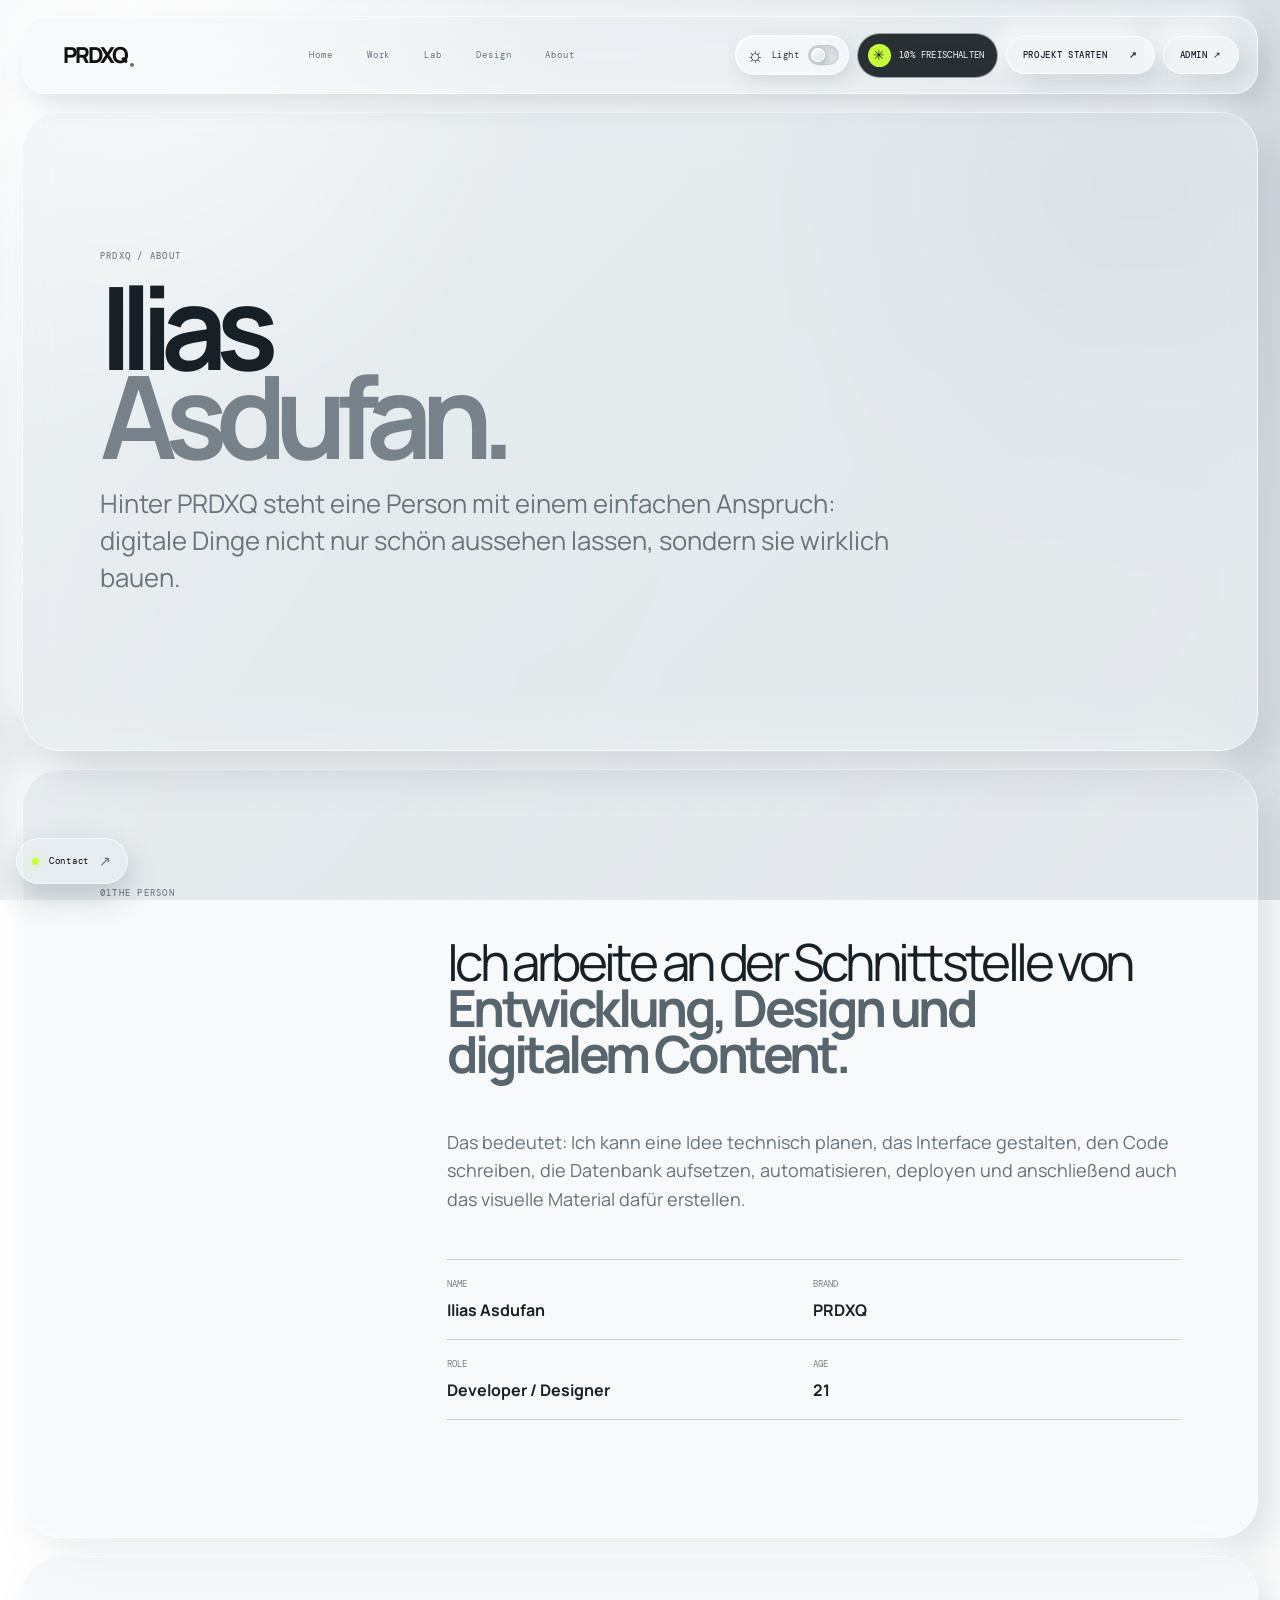
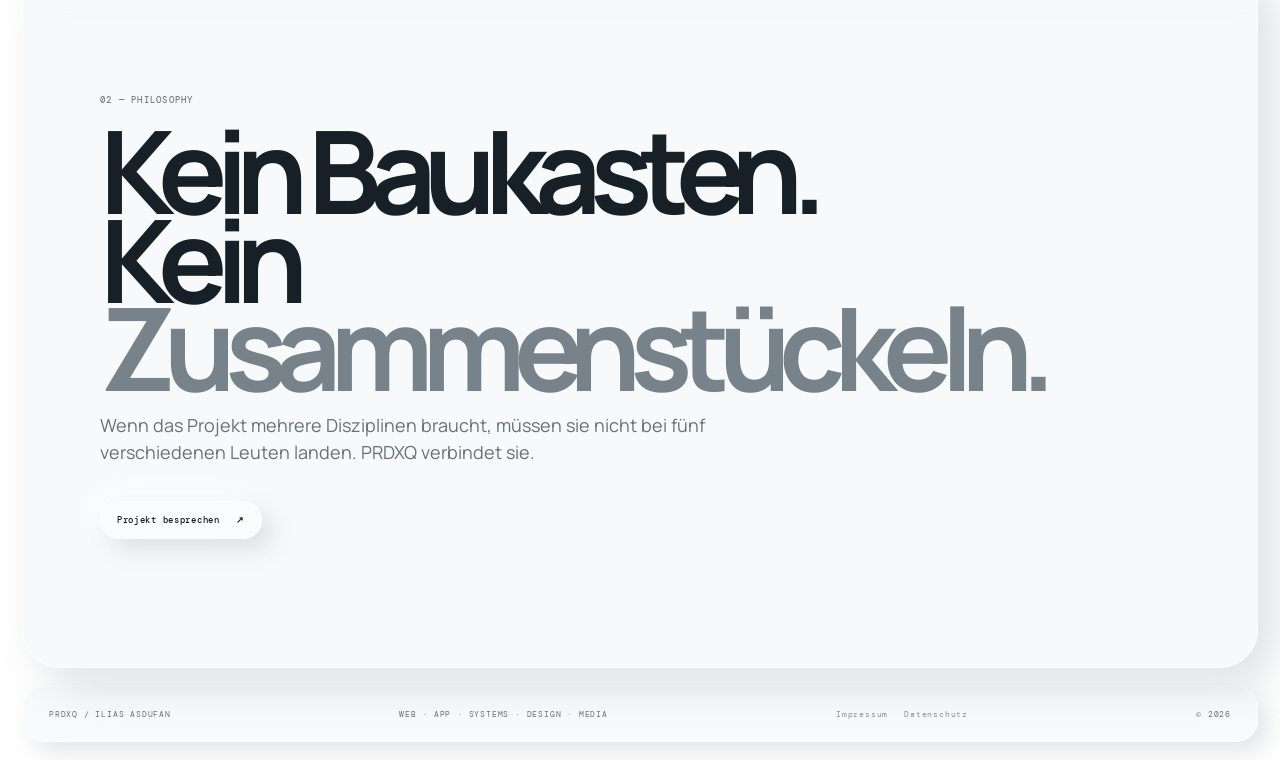
==== commit 564e6004: "Refresh reward CSS cache for desktop header placement" ====
--- a/about.html
+++ b/about.html
@@ -1,2 +1,2 @@
-<!doctype html><html lang="de"><head><meta charset="UTF-8"><meta name="viewport" content="width=device-width,initial-scale=1"><link rel="preconnect" href="https://fonts.googleapis.com"><link rel="preconnect" href="https://fonts.gstatic.com" crossorigin><link href="https://fonts.googleapis.com/css2?family=DM+Mono:wght@400;500&family=Manrope:wght@400;500;600;700;800&display=swap" rel="stylesheet"><link rel="icon" type="image/png" href="prdxq-logo-transparent.png"><link rel="stylesheet" href="styles.css"><title>About — Ilias Asdufan / PRDXQ</title><link rel="stylesheet" href="theme.css?v=20261021-3"><link rel="stylesheet" href="reward.css?v=20261026-4"></head><body><header class="nav"><a class="brand" href="index.html" aria-label="PRDXQ Home"><span class="brand-word">PRDXQ<sup>®</sup></span></a><nav><a href="index.html">Home</a><a href="work.html">Work</a><a href="lab.html">Lab</a><a href="design.html">Design</a><a href="about.html">About</a></nav><div class="nav-right"><a class="nav-cta" href="contact.html">Projekt starten <b>↗</b></a><button class="menu-toggle" aria-label="Menü öffnen" aria-expanded="false"><i></i><i></i></button></div></header><div class="mobile-menu"><a href="index.html">Home <b>01</b></a><a href="work.html">Work <b>02</b></a><a href="lab.html">Lab <b>03</b></a><a href="design.html">Design <b>04</b></a><a href="about.html">About <b>05</b></a><a href="contact.html">Kontakt <b>06</b></a></div><main><section class="about-hero-new"><p class="kicker">PRDXQ / ABOUT</p><h1>Ilias<br><em>Asdufan.</em></h1><p>Hinter PRDXQ steht eine Person mit einem einfachen Anspruch: digitale Dinge nicht nur schön aussehen lassen, sondern sie wirklich bauen.</p></section><section class="about-body"><div class="section-label"><span>01</span><span>THE PERSON</span></div><div><p class="big-copy">Ich arbeite an der Schnittstelle von <strong>Entwicklung, Design und digitalem Content.</strong></p><p>Das bedeutet: Ich kann eine Idee technisch planen, das Interface gestalten, den Code schreiben, die Datenbank aufsetzen, automatisieren, deployen und anschließend auch das visuelle Material dafür erstellen.</p><div class="about-facts"><div><small>NAME</small><b>Ilias Asdufan</b></div><div><small>BRAND</small><b>PRDXQ</b></div><div><small>ROLE</small><b>Developer / Designer</b></div><div><small>AGE</small><b>21</b></div></div></div></section><section class="about-statement"><p class="kicker">02 — PHILOSOPHY</p><h2>Kein Baukasten.<br>Kein <em>Zusammenstückeln.</em></h2><p>Wenn das Projekt mehrere Disziplinen braucht, müssen sie nicht bei fünf verschiedenen Leuten landen. PRDXQ verbindet sie.</p><a class="text-link" href="contact.html">Projekt besprechen <b>↗</b></a></section></main><footer><span>PRDXQ / ILIAS ASDUFAN</span><span>WEB · APP · SYSTEMS · DESIGN · MEDIA</span><span class="legal-links"><a href="impressum.html">Impressum</a><a href="datenschutz.html">Datenschutz</a></span><span>© 2026</span></footer><script src="script.js"></script>
+<!doctype html><html lang="de"><head><meta charset="UTF-8"><meta name="viewport" content="width=device-width,initial-scale=1"><link rel="preconnect" href="https://fonts.googleapis.com"><link rel="preconnect" href="https://fonts.gstatic.com" crossorigin><link href="https://fonts.googleapis.com/css2?family=DM+Mono:wght@400;500&family=Manrope:wght@400;500;600;700;800&display=swap" rel="stylesheet"><link rel="icon" type="image/png" href="prdxq-logo-transparent.png"><link rel="stylesheet" href="styles.css"><title>About — Ilias Asdufan / PRDXQ</title><link rel="stylesheet" href="theme.css?v=20261021-3"><link rel="stylesheet" href="reward.css?v=20261026-5"></head><body><header class="nav"><a class="brand" href="index.html" aria-label="PRDXQ Home"><span class="brand-word">PRDXQ<sup>®</sup></span></a><nav><a href="index.html">Home</a><a href="work.html">Work</a><a href="lab.html">Lab</a><a href="design.html">Design</a><a href="about.html">About</a></nav><div class="nav-right"><a class="nav-cta" href="contact.html">Projekt starten <b>↗</b></a><button class="menu-toggle" aria-label="Menü öffnen" aria-expanded="false"><i></i><i></i></button></div></header><div class="mobile-menu"><a href="index.html">Home <b>01</b></a><a href="work.html">Work <b>02</b></a><a href="lab.html">Lab <b>03</b></a><a href="design.html">Design <b>04</b></a><a href="about.html">About <b>05</b></a><a href="contact.html">Kontakt <b>06</b></a></div><main><section class="about-hero-new"><p class="kicker">PRDXQ / ABOUT</p><h1>Ilias<br><em>Asdufan.</em></h1><p>Hinter PRDXQ steht eine Person mit einem einfachen Anspruch: digitale Dinge nicht nur schön aussehen lassen, sondern sie wirklich bauen.</p></section><section class="about-body"><div class="section-label"><span>01</span><span>THE PERSON</span></div><div><p class="big-copy">Ich arbeite an der Schnittstelle von <strong>Entwicklung, Design und digitalem Content.</strong></p><p>Das bedeutet: Ich kann eine Idee technisch planen, das Interface gestalten, den Code schreiben, die Datenbank aufsetzen, automatisieren, deployen und anschließend auch das visuelle Material dafür erstellen.</p><div class="about-facts"><div><small>NAME</small><b>Ilias Asdufan</b></div><div><small>BRAND</small><b>PRDXQ</b></div><div><small>ROLE</small><b>Developer / Designer</b></div><div><small>AGE</small><b>21</b></div></div></div></section><section class="about-statement"><p class="kicker">02 — PHILOSOPHY</p><h2>Kein Baukasten.<br>Kein <em>Zusammenstückeln.</em></h2><p>Wenn das Projekt mehrere Disziplinen braucht, müssen sie nicht bei fünf verschiedenen Leuten landen. PRDXQ verbindet sie.</p><a class="text-link" href="contact.html">Projekt besprechen <b>↗</b></a></section></main><footer><span>PRDXQ / ILIAS ASDUFAN</span><span>WEB · APP · SYSTEMS · DESIGN · MEDIA</span><span class="legal-links"><a href="impressum.html">Impressum</a><a href="datenschutz.html">Datenschutz</a></span><span>© 2026</span></footer><script src="script.js"></script>
 <script src="admin-link.js?v=20261021-3"></script><script src="theme-switch.js?v=20261021-3"></script><script src="reward.js?v=20261024-1"></script></body></html>
--- a/reward.css
+++ b/reward.css
@@ -20,8 +20,12 @@
 @keyframes rewardFadeIn{from{opacity:0}to{opacity:1}}
 @media(max-width:800px){.prdxq-reward-tab{left:12px;bottom:calc(80px + env(safe-area-inset-bottom,0px));padding:10px 12px 10px 10px;font-size:9px}.prdxq-reward-overlay{padding:10px}.prdxq-reward-dialog{border-radius:20px;padding:24px 20px}}
 @media(prefers-reduced-motion:reduce){.prdxq-reward-overlay.is-open{animation:none}.prdxq-reward-tab{transition:none}}
+/* Desktop: keep the reward action in the top navigation beside the project CTA. */
+.prdxq-reward-tab-in-nav{position:relative;left:auto;bottom:auto;z-index:1;flex:0 0 auto;gap:8px;padding:10px 12px 10px 10px;border:1px solid rgba(255,255,255,.55);border-radius:999px;box-shadow:none;font-size:9px;letter-spacing:.04em;white-space:nowrap;transform:none}
+.prdxq-reward-tab-in-nav:hover{transform:translateY(-1px)}
+.prdxq-reward-tab-in-nav:focus-visible{outline:2px solid #c7ff38;outline-offset:3px}
 /* On mobile the reward entry belongs in the header, not above the bottom dock. */
-@media(max-width:700px){
+@media(max-width:800px){
  .prdxq-reward-tab-in-nav{position:relative;left:auto;bottom:auto;z-index:auto;flex:0 1 auto;min-width:0;max-width:150px;gap:7px;padding:8px 10px 8px 8px;border:1px solid rgba(255,255,255,.55);border-radius:999px;box-shadow:none;font-size:8px;letter-spacing:.035em;white-space:nowrap;transform:none}
  .prdxq-reward-tab-in-nav span:first-child{width:22px;height:22px;flex:0 0 22px;font-size:13px}
  .prdxq-reward-tab-in-nav span:last-child{overflow:hidden;text-overflow:ellipsis}
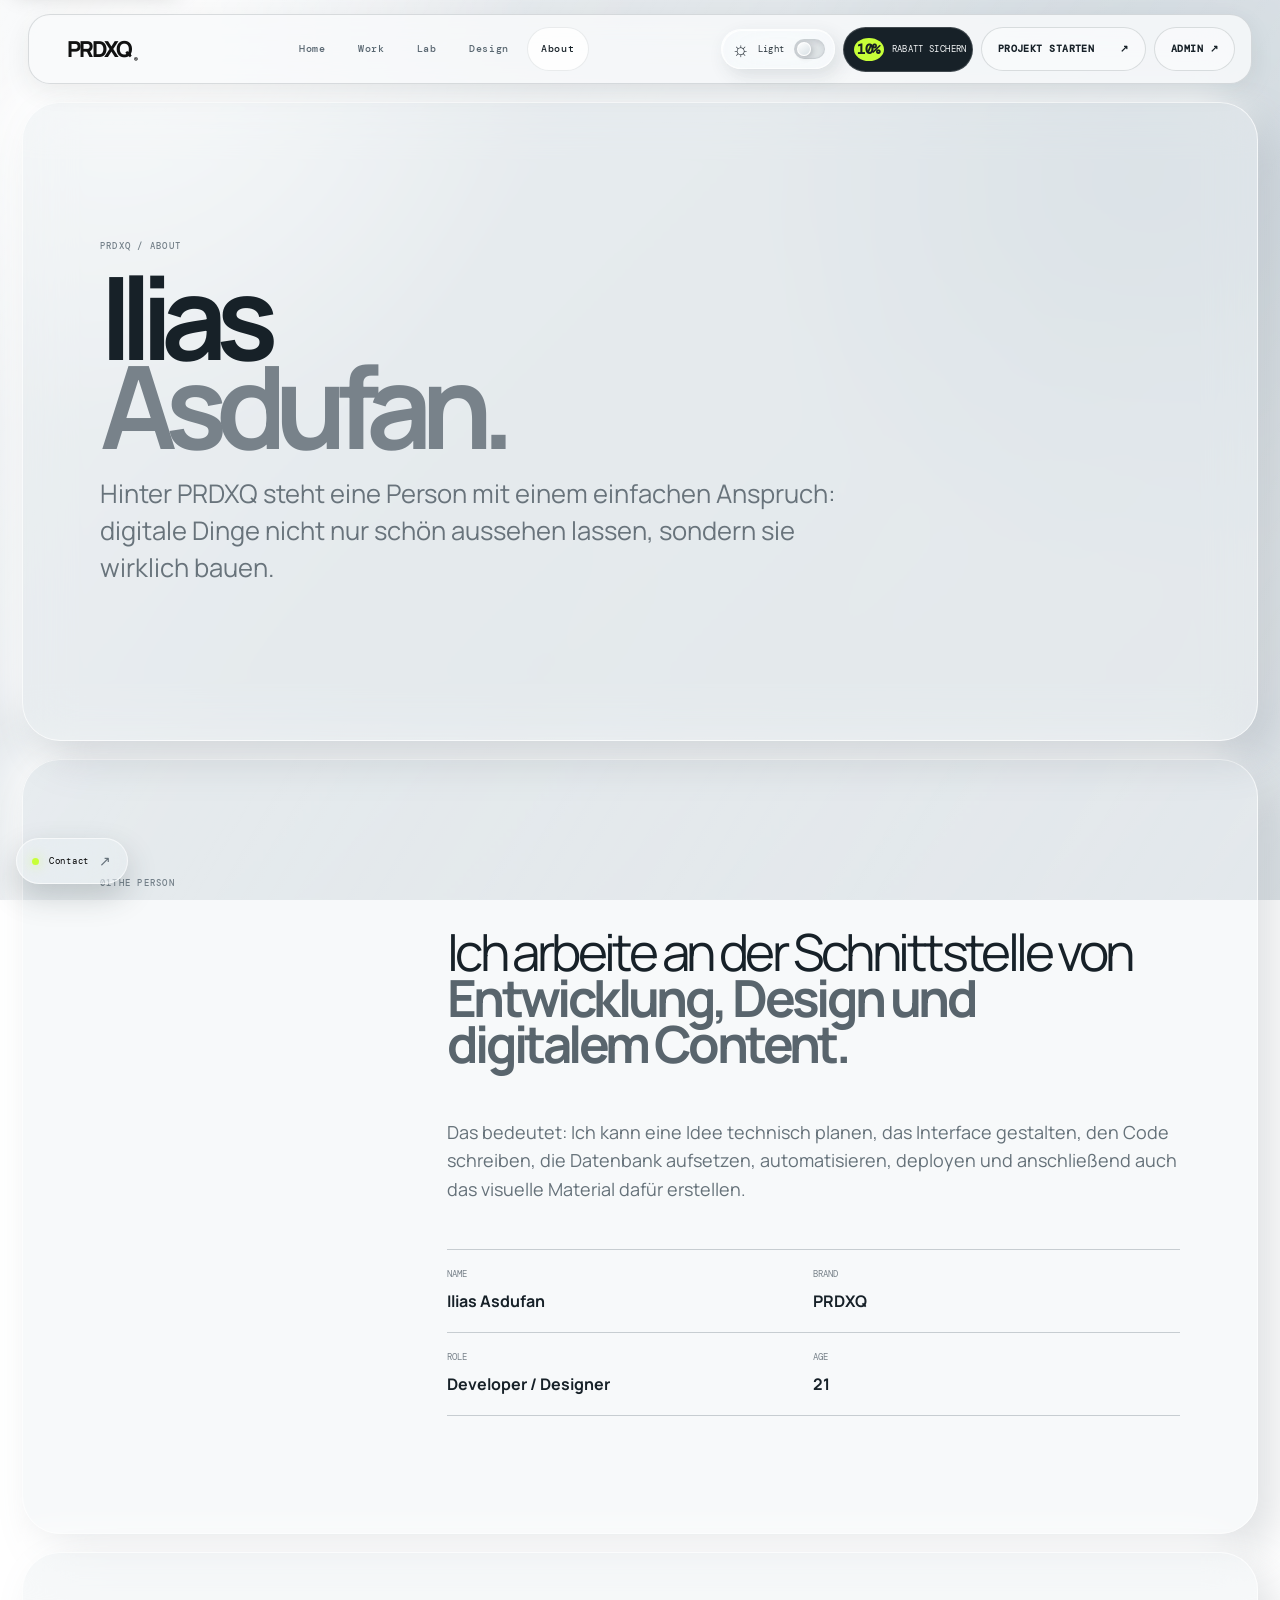
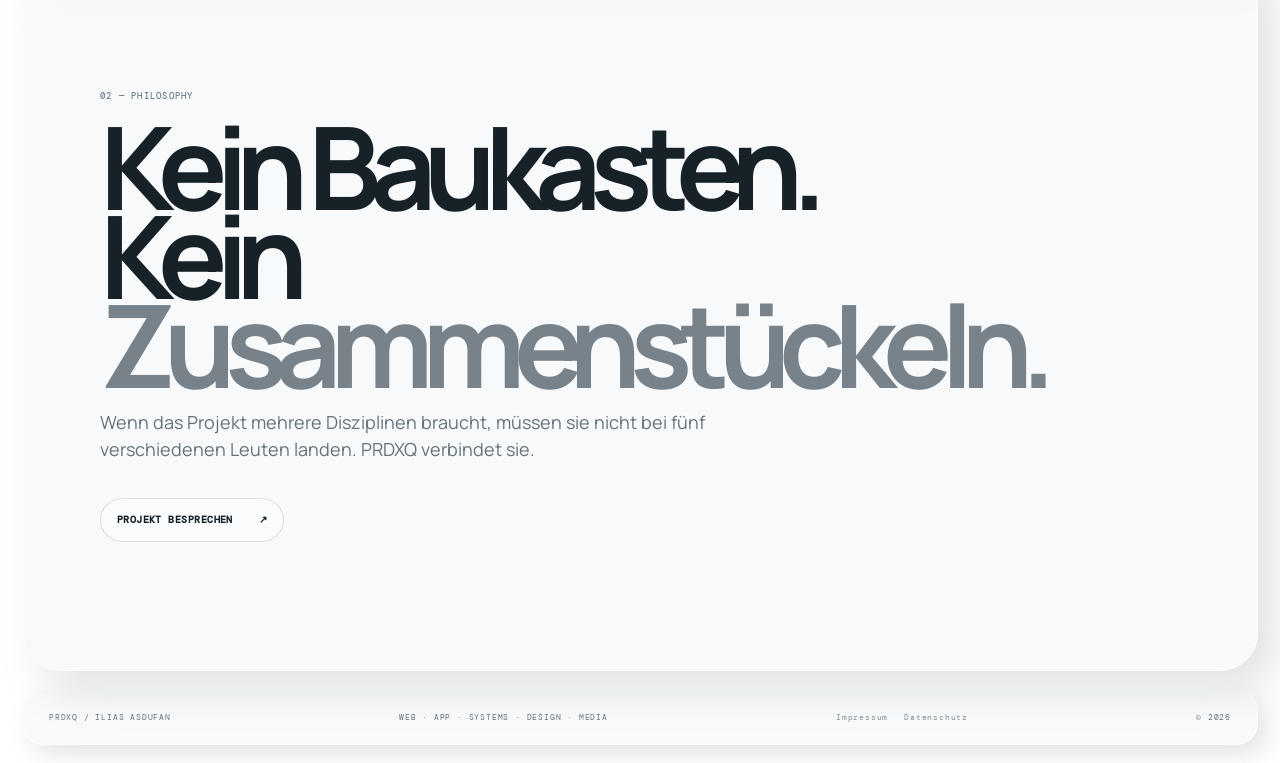
==== commit af32671a: "Refresh design-system stylesheet cache keys" ====
--- a/about.html
+++ b/about.html
@@ -1,2 +1,2 @@
-<!doctype html><html lang="de"><head><meta charset="UTF-8"><meta name="viewport" content="width=device-width,initial-scale=1"><link rel="preconnect" href="https://fonts.googleapis.com"><link rel="preconnect" href="https://fonts.gstatic.com" crossorigin><link href="https://fonts.googleapis.com/css2?family=DM+Mono:wght@400;500&family=Manrope:wght@400;500;600;700;800&display=swap" rel="stylesheet"><link rel="icon" type="image/png" href="prdxq-logo-transparent.png"><link rel="stylesheet" href="styles.css"><title>About — Ilias Asdufan / PRDXQ</title><link rel="stylesheet" href="theme.css?v=20261021-3"><link rel="stylesheet" href="reward.css?v=20261026-5"></head><body><header class="nav"><a class="brand" href="index.html" aria-label="PRDXQ Home"><span class="brand-word">PRDXQ<sup>®</sup></span></a><nav><a href="index.html">Home</a><a href="work.html">Work</a><a href="lab.html">Lab</a><a href="design.html">Design</a><a href="about.html">About</a></nav><div class="nav-right"><a class="nav-cta" href="contact.html">Projekt starten <b>↗</b></a><button class="menu-toggle" aria-label="Menü öffnen" aria-expanded="false"><i></i><i></i></button></div></header><div class="mobile-menu"><a href="index.html">Home <b>01</b></a><a href="work.html">Work <b>02</b></a><a href="lab.html">Lab <b>03</b></a><a href="design.html">Design <b>04</b></a><a href="about.html">About <b>05</b></a><a href="contact.html">Kontakt <b>06</b></a></div><main><section class="about-hero-new"><p class="kicker">PRDXQ / ABOUT</p><h1>Ilias<br><em>Asdufan.</em></h1><p>Hinter PRDXQ steht eine Person mit einem einfachen Anspruch: digitale Dinge nicht nur schön aussehen lassen, sondern sie wirklich bauen.</p></section><section class="about-body"><div class="section-label"><span>01</span><span>THE PERSON</span></div><div><p class="big-copy">Ich arbeite an der Schnittstelle von <strong>Entwicklung, Design und digitalem Content.</strong></p><p>Das bedeutet: Ich kann eine Idee technisch planen, das Interface gestalten, den Code schreiben, die Datenbank aufsetzen, automatisieren, deployen und anschließend auch das visuelle Material dafür erstellen.</p><div class="about-facts"><div><small>NAME</small><b>Ilias Asdufan</b></div><div><small>BRAND</small><b>PRDXQ</b></div><div><small>ROLE</small><b>Developer / Designer</b></div><div><small>AGE</small><b>21</b></div></div></div></section><section class="about-statement"><p class="kicker">02 — PHILOSOPHY</p><h2>Kein Baukasten.<br>Kein <em>Zusammenstückeln.</em></h2><p>Wenn das Projekt mehrere Disziplinen braucht, müssen sie nicht bei fünf verschiedenen Leuten landen. PRDXQ verbindet sie.</p><a class="text-link" href="contact.html">Projekt besprechen <b>↗</b></a></section></main><footer><span>PRDXQ / ILIAS ASDUFAN</span><span>WEB · APP · SYSTEMS · DESIGN · MEDIA</span><span class="legal-links"><a href="impressum.html">Impressum</a><a href="datenschutz.html">Datenschutz</a></span><span>© 2026</span></footer><script src="script.js"></script>
+<!doctype html><html lang="de"><head><meta charset="UTF-8"><meta name="viewport" content="width=device-width,initial-scale=1"><link rel="preconnect" href="https://fonts.googleapis.com"><link rel="preconnect" href="https://fonts.gstatic.com" crossorigin><link href="https://fonts.googleapis.com/css2?family=DM+Mono:wght@400;500&family=Manrope:wght@400;500;600;700;800&display=swap" rel="stylesheet"><link rel="icon" type="image/png" href="prdxq-logo-transparent.png"><link rel="stylesheet" href="styles.css"><title>About — Ilias Asdufan / PRDXQ</title><link rel="stylesheet" href="theme.css?v=20261101-1"><link rel="stylesheet" href="reward.css?v=20261026-5"></head><body><header class="nav"><a class="brand" href="index.html" aria-label="PRDXQ Home"><span class="brand-word">PRDXQ<sup>®</sup></span></a><nav><a href="index.html">Home</a><a href="work.html">Work</a><a href="lab.html">Lab</a><a href="design.html">Design</a><a href="about.html">About</a></nav><div class="nav-right"><a class="nav-cta" href="contact.html">Projekt starten <b>↗</b></a><button class="menu-toggle" aria-label="Menü öffnen" aria-expanded="false"><i></i><i></i></button></div></header><div class="mobile-menu"><a href="index.html">Home <b>01</b></a><a href="work.html">Work <b>02</b></a><a href="lab.html">Lab <b>03</b></a><a href="design.html">Design <b>04</b></a><a href="about.html">About <b>05</b></a><a href="contact.html">Kontakt <b>06</b></a></div><main><section class="about-hero-new"><p class="kicker">PRDXQ / ABOUT</p><h1>Ilias<br><em>Asdufan.</em></h1><p>Hinter PRDXQ steht eine Person mit einem einfachen Anspruch: digitale Dinge nicht nur schön aussehen lassen, sondern sie wirklich bauen.</p></section><section class="about-body"><div class="section-label"><span>01</span><span>THE PERSON</span></div><div><p class="big-copy">Ich arbeite an der Schnittstelle von <strong>Entwicklung, Design und digitalem Content.</strong></p><p>Das bedeutet: Ich kann eine Idee technisch planen, das Interface gestalten, den Code schreiben, die Datenbank aufsetzen, automatisieren, deployen und anschließend auch das visuelle Material dafür erstellen.</p><div class="about-facts"><div><small>NAME</small><b>Ilias Asdufan</b></div><div><small>BRAND</small><b>PRDXQ</b></div><div><small>ROLE</small><b>Developer / Designer</b></div><div><small>AGE</small><b>21</b></div></div></div></section><section class="about-statement"><p class="kicker">02 — PHILOSOPHY</p><h2>Kein Baukasten.<br>Kein <em>Zusammenstückeln.</em></h2><p>Wenn das Projekt mehrere Disziplinen braucht, müssen sie nicht bei fünf verschiedenen Leuten landen. PRDXQ verbindet sie.</p><a class="text-link" href="contact.html">Projekt besprechen <b>↗</b></a></section></main><footer><span>PRDXQ / ILIAS ASDUFAN</span><span>WEB · APP · SYSTEMS · DESIGN · MEDIA</span><span class="legal-links"><a href="impressum.html">Impressum</a><a href="datenschutz.html">Datenschutz</a></span><span>© 2026</span></footer><script src="script.js"></script>
 <script src="admin-link.js?v=20261021-3"></script><script src="theme-switch.js?v=20261021-3"></script><script src="reward.js?v=20261024-1"></script></body></html>
--- a/styles.css
+++ b/styles.css
@@ -1,4 +1,3 @@
-@import url('https://fonts.googleapis.com/css2?family=DM+Mono:wght@400;500&family=Manrope:wght@400;500;600;700;800&display=swap');
 :root{--bg:#dfe4e8;--panel:rgba(235,239,242,.58);--panel2:rgba(255,255,255,.28);--line:rgba(255,255,255,.72);--ink:#182027;--muted:#69747d;--accent:#c7ff38;--dark:#20282e;--shadow:18px 18px 42px rgba(112,123,132,.22),-18px -18px 42px rgba(255,255,255,.82);--soft:10px 10px 25px rgba(111,121,130,.2),-10px -10px 25px rgba(255,255,255,.75)}
 *{box-sizing:border-box}html{scroll-behavior:smooth}body{margin:0;overflow-x:hidden;color:var(--ink);font-family:Manrope,system-ui,sans-serif;background:radial-gradient(circle at 10% 5%,#fff 0,transparent 28%),radial-gradient(circle at 90% 20%,#cbd5dc 0,transparent 30%),linear-gradient(135deg,#e8ecef,#d6dde2);background-attachment:fixed}body:before{content:"";position:fixed;inset:0;z-index:-1;pointer-events:none;background:linear-gradient(120deg,rgba(255,255,255,.25),transparent 40%,rgba(255,255,255,.16));backdrop-filter:blur(1px)}
 a{color:inherit;text-decoration:none}button,input,textarea{font:inherit}.nav{height:78px;margin:16px 22px 0;padding:0 18px;border:1px solid var(--line);border-radius:24px;background:rgba(244,247,249,.48);backdrop-filter:blur(24px);-webkit-backdrop-filter:blur(24px);box-shadow:var(--soft);display:flex;align-items:center;justify-content:space-between;position:sticky;top:12px;z-index:50}.brand{font-size:21px;font-weight:800;letter-spacing:-.08em}.brand span{font:8px DM Mono;color:#69747d;margin-left:3px}.nav nav{display:flex;gap:8px}.nav nav a{font:9px DM Mono;letter-spacing:.1em;padding:11px 13px;border-radius:99px;color:#68727a;transition:.25s}.nav nav a:hover,.nav nav a.active{background:rgba(255,255,255,.7);color:var(--ink);box-shadow:inset 2px 2px 5px rgba(120,130,138,.13),inset -2px -2px 5px rgba(255,255,255,.9)}.nav-right{display:flex;gap:8px;align-items:center}.nav-cta,.button{border:1px solid rgba(255,255,255,.8);border-radius:99px;padding:12px 16px;background:rgba(255,255,255,.46);box-shadow:var(--soft);font:500 9px DM Mono;letter-spacing:.07em;text-transform:uppercase}.nav-cta b,.button b,.text-link b{margin-left:16px}.nav-cta:hover,.button-acid{background:var(--accent);color:#111;border-color:var(--accent)}.menu-toggle,.mobile-menu{display:none}
--- a/theme.css
+++ b/theme.css
@@ -208,3 +208,55 @@
   background:rgba(255,255,255,.06)!important;
   box-shadow:0 14px 30px rgba(0,0,0,.32)!important;
 }
+
+/* PRDXQ DESIGN SYSTEM · 01 NOV 2026 */
+:root{--prdxq-ink:#172128;--prdxq-muted:#53616b;--prdxq-accent:#c7ff38;--prdxq-line:rgba(69,83,92,.18);--prdxq-surface:rgba(248,250,251,.84);--prdxq-gutter:clamp(14px,2.2vw,28px);--prdxq-content:1480px;--prdxq-focus:#648900;--prdxq-ease:cubic-bezier(.2,.75,.25,1)}
+html[data-theme="dark"]{--prdxq-ink:#f2f5f7;--prdxq-muted:#c0c9d1;--prdxq-line:rgba(220,231,239,.17);--prdxq-surface:rgba(27,32,38,.86);--prdxq-focus:#d5ff70}
+html{scroll-padding-top:104px}body{color:var(--prdxq-ink);font-size:16px;line-height:1.58;-webkit-font-smoothing:antialiased;text-rendering:optimizeLegibility}
+html[data-theme="dark"] body{background:radial-gradient(ellipse at 14% 0%,rgba(111,127,148,.16),transparent 35%),radial-gradient(ellipse at 92% 20%,rgba(199,255,56,.055),transparent 28%),linear-gradient(145deg,#12161c,#090c10 58%,#14181e)}
+::selection{background:var(--prdxq-accent);color:#11170a}:where(h1,h2,h3,h4){text-wrap:balance}:where(p,li){text-wrap:pretty}
+:where(a,button,input,textarea,select,[tabindex]):focus-visible{outline:3px solid var(--prdxq-focus);outline-offset:3px}
+.skip-link{position:fixed;z-index:20000;left:14px;top:12px;transform:translateY(-160%);padding:12px 16px;min-height:44px;display:flex;align-items:center;border-radius:12px;background:var(--prdxq-accent);color:#111;font:700 12px 'DM Mono',monospace;box-shadow:0 8px 25px rgba(0,0,0,.2);transition:transform .2s var(--prdxq-ease)}
+.skip-link:focus{transform:translateY(0);outline:3px solid var(--prdxq-ink);outline-offset:3px}#main-content:focus{outline:none}
+.nav{width:calc(100% - 2 * var(--prdxq-gutter));max-width:var(--prdxq-content);min-height:70px;height:auto;margin:14px auto 0;padding:9px 16px;border:1px solid var(--prdxq-line);border-radius:22px;background:rgba(248,250,251,.84);color:#172128;box-shadow:0 8px 24px rgba(34,46,55,.08);backdrop-filter:blur(24px) saturate(145%);-webkit-backdrop-filter:blur(24px) saturate(145%);gap:16px}
+html[data-theme="dark"] .nav{background:rgba(22,26,32,.88);color:#f2f5f7;border-color:var(--prdxq-line);box-shadow:0 8px 24px rgba(0,0,0,.28)}
+.brand{flex:0 0 auto;font-size:23px;letter-spacing:-.095em;line-height:1}.nav nav{display:flex;align-items:center;justify-content:center;gap:4px}
+.nav nav a{display:inline-flex;align-items:center;justify-content:center;min-height:44px;padding:0 13px;border:1px solid transparent;border-radius:999px;color:#596771;font:500 10px/1 'DM Mono',monospace;letter-spacing:.07em;transition:background .2s,border-color .2s,color .2s}
+.nav nav a:hover,.nav nav a.active,.nav nav a[aria-current="page"]{background:rgba(255,255,255,.8);border-color:rgba(85,99,108,.12);color:#172128}
+html[data-theme="dark"] .nav nav a{color:#c0c9d1}html[data-theme="dark"] .nav nav a:hover,html[data-theme="dark"] .nav nav a.active,html[data-theme="dark"] .nav nav a[aria-current="page"]{background:rgba(255,255,255,.09);border-color:rgba(255,255,255,.13);color:#fff;box-shadow:none}
+.nav-right{display:flex;align-items:center;justify-content:flex-end;gap:8px;min-width:0}
+.nav-cta,.button,.text-link{min-height:44px;display:inline-flex;align-items:center;justify-content:center;gap:10px;padding:0 16px;border:1px solid var(--prdxq-line);border-radius:999px;box-shadow:none;font:600 10px/1.2 'DM Mono',monospace;letter-spacing:.045em;text-transform:uppercase;white-space:nowrap;transition:background .2s,border-color .2s,color .2s,transform .2s}
+.nav-cta:hover,.button:hover,.text-link:hover{background:var(--prdxq-accent);border-color:var(--prdxq-accent);color:#111;transform:translateY(-1px)}
+html[data-theme="dark"] .nav-cta,html[data-theme="dark"] .button,html[data-theme="dark"] .text-link{color:#f2f5f7;background:rgba(255,255,255,.065);border-color:var(--prdxq-line)}
+html[data-theme="dark"] .nav-cta:hover,html[data-theme="dark"] .button:hover,html[data-theme="dark"] .text-link:hover{background:var(--prdxq-accent);border-color:var(--prdxq-accent);color:#111}
+:where(.identity-section,.capabilities,.experience,.final-poster,.about-hero-new,.about-statement,.contact-page-new,.page-hero,.lab-hero-new,.skill-section,.workflow,.system-identity,.manifesto-section,.statement-block,.numbers,.about-body,.faq-section,.design-hero,.design-row,.design-end,.lab-console,.lab-end,.project-start){border-color:var(--prdxq-line)}
+:where(.identity-section,.capabilities,.experience,.final-poster,.about-hero-new,.about-statement,.contact-page-new,.page-hero,.lab-hero-new,.skill-section,.workflow,.system-identity,.manifesto-section,.statement-block,.numbers,.about-body,.faq-section,.design-hero,.design-end,.lab-console,.lab-end,.project-start){box-shadow:0 16px 42px rgba(34,46,55,.09)}
+:where(.page-lead,.cap-intro,.identity-intro,.about-hero-new>p:last-child,.design-hero>p:last-child,.faq-heading>p:last-child){color:var(--prdxq-muted);line-height:1.65}
+.cap-card,.work-card,.work-project,.workflow-grid article,.admin-card,.legal-content{border-color:var(--prdxq-line)}
+.work-project-link{min-height:44px;display:inline-flex;align-items:center}
+.project-wizard input,.project-wizard textarea,.project-wizard select,.contact-details input,.contact-details textarea,.admin-form input,.prdxq-reward-input{min-height:48px;font-size:16px}
+.project-wizard button,.admin-shell button,.result-actions button,.lab-tool,.lab-mobile-tabs button,.sim-node,.automation-sim button,.deploy-sim button,.design-phone button,.wizard-restart,.result-edit-actions button{min-height:44px}
+.wizard-options button{min-height:56px}
+html[data-theme="dark"] footer{color:var(--prdxq-muted)}html[data-theme="dark"] .prdxq-reward-dialog{background:#171c22;color:#f2f5f7;border-color:var(--prdxq-line)}
+html[data-theme="dark"] .prdxq-reward-dialog p{color:#c0c9d1}html[data-theme="dark"] .prdxq-reward-input{background:#0c1014;color:#f2f5f7;border-color:var(--prdxq-line)}
+@media(max-width:1100px){.nav{gap:8px;padding-inline:12px}.nav nav a{padding-inline:10px}}
+@media(max-width:800px){
+ html{scroll-padding-top:86px}.nav{width:calc(100% - 24px);min-height:64px;height:64px;margin:10px 12px 0;padding:7px 10px 7px 14px;gap:8px;border-radius:19px;top:8px}
+ .brand{font-size:21px}.nav nav{display:none!important}.nav-right{margin-left:auto;gap:6px}.nav-right>.nav-cta,.nav-right>.prdxq-theme-switch{display:none!important}
+ .menu-toggle{display:flex!important;flex:0 0 44px;width:44px;height:44px;min-width:44px;align-items:center;justify-content:center;flex-direction:column;gap:5px;border:1px solid var(--prdxq-line);border-radius:50%;background:rgba(255,255,255,.08);color:var(--prdxq-ink)}
+ .mobile-menu:not(.open){display:none!important}.mobile-menu.open{display:grid!important;position:fixed;z-index:49;top:82px;left:12px;right:12px;max-height:calc(100dvh - 96px - env(safe-area-inset-bottom,0px));overflow:auto;overscroll-behavior:contain;padding:14px 18px 18px;border:1px solid var(--prdxq-line);border-radius:22px;background:rgba(247,249,250,.98);color:#172128;box-shadow:0 22px 70px rgba(17,27,34,.22);backdrop-filter:blur(24px);-webkit-backdrop-filter:blur(24px)}
+ html[data-theme="dark"] .mobile-menu.open{background:rgba(20,24,30,.98);color:#f2f5f7}
+ .mobile-menu a{display:flex;align-items:center;justify-content:space-between;gap:18px;min-height:54px;padding:12px 2px;border-bottom:1px solid var(--prdxq-line);color:inherit;font-size:clamp(21px,6.5vw,30px);font-weight:700;letter-spacing:-.06em}
+ .mobile-menu a[aria-current="page"]{color:#627f00}html[data-theme="dark"] .mobile-menu a[aria-current="page"]{color:#d5ff70}
+ .mobile-menu .mobile-menu-theme,.mobile-menu .mobile-menu-admin{display:flex;align-items:center;justify-content:flex-start;gap:12px;width:100%;min-height:52px;margin-top:12px;padding:12px 14px;border:1px solid var(--prdxq-line);border-radius:14px;background:rgba(255,255,255,.08);color:inherit;font:500 10px 'DM Mono',monospace}
+ .hero-poster{width:calc(100% - 20px);min-height:75svh;margin:10px auto 24px;padding:20px;border-radius:24px}
+ :where(.identity-section,.capabilities,.experience,.final-poster,.about-hero-new,.about-statement,.contact-page-new,.page-hero,.lab-hero-new,.skill-section,.workflow,.system-identity,.manifesto-section,.statement-block,.numbers,.about-body,.faq-section,.design-hero,.design-end,.lab-console,.lab-end,.project-start){width:calc(100% - 24px);margin:12px auto 18px;padding:clamp(28px,7vw,48px) clamp(18px,5vw,26px);border-radius:24px}
+ .cap-grid{grid-template-columns:repeat(2,minmax(0,1fr));gap:10px}.cap-card{min-height:260px;padding:14px;border-radius:18px}
+ .experience{grid-template-columns:1fr;gap:22px}.experience-cards{gap:10px}
+ .work-showcase{padding:40px 12px}.work-showcase-track{grid-auto-columns:minmax(84%,84%);gap:12px}.work-project-visual{min-height:190px;padding:16px}.work-project-meta{padding:17px;gap:12px}
+ .project-start{grid-template-columns:1fr;gap:22px}.contact-details{grid-template-columns:1fr}.about-body{grid-template-columns:1fr;gap:18px}
+ .lab-hero-new{grid-template-columns:1fr;gap:22px}.admin-shell{padding:86px 14px 60px}
+ footer{padding:26px 18px calc(26px + env(safe-area-inset-bottom,0px));gap:12px}
+}
+@media(max-width:420px){.nav{width:calc(100% - 16px);margin-inline:8px;padding-inline:10px}.brand{font-size:19px}.nav-right{gap:4px}.prdxq-reward-tab-in-nav{max-width:122px;padding-inline:7px;gap:5px;font-size:7px}.cap-grid{grid-template-columns:1fr}.experience-cards{grid-template-columns:1fr}}
+@media(prefers-reduced-motion:reduce){html{scroll-behavior:auto}*,*::before,*::after{animation-duration:.001ms!important;animation-iteration-count:1!important;transition-duration:.001ms!important;scroll-behavior:auto!important}.hero-poster .hero-3d-canvas{display:none!important}}
--- a/reward.css
+++ b/reward.css
@@ -33,3 +33,13 @@
 }
 @media(max-width:360px){.prdxq-reward-tab-in-nav{gap:5px;padding:7px 8px 7px 7px;font-size:7px;letter-spacing:0}.prdxq-reward-tab-in-nav span:first-child{width:20px;height:20px;flex-basis:20px}}
 
+
+/* Aligned reward entry and accessible dialog controls */
+.prdxq-reward-tab-in-nav{min-height:44px;background:#172128;color:#f4f6f7;border-color:rgba(255,255,255,.18)}
+.prdxq-reward-tab-in-nav .prdxq-reward-mark{display:grid;place-items:center;width:30px;height:30px;flex:0 0 30px;border-radius:50%;background:#c7ff38;color:#172128;font:800 9px 'DM Mono',monospace;letter-spacing:-.04em}
+.prdxq-reward-dialog{border-radius:24px;box-shadow:0 28px 90px rgba(0,0,0,.32)}
+.prdxq-reward-input{min-height:48px;font-size:16px}
+.prdxq-hidden-fragment{min-width:44px!important;min-height:44px!important}
+.prdxq-hidden-fragment:focus-visible{outline:3px solid #c7ff38!important;outline-offset:4px!important}
+@media(max-width:800px){.prdxq-reward-tab-in-nav{min-height:42px;max-width:145px}}
+@media(max-width:420px){.prdxq-reward-tab-in-nav{max-width:122px}.prdxq-reward-tab-in-nav .prdxq-reward-mark{width:25px;height:25px;flex-basis:25px}}
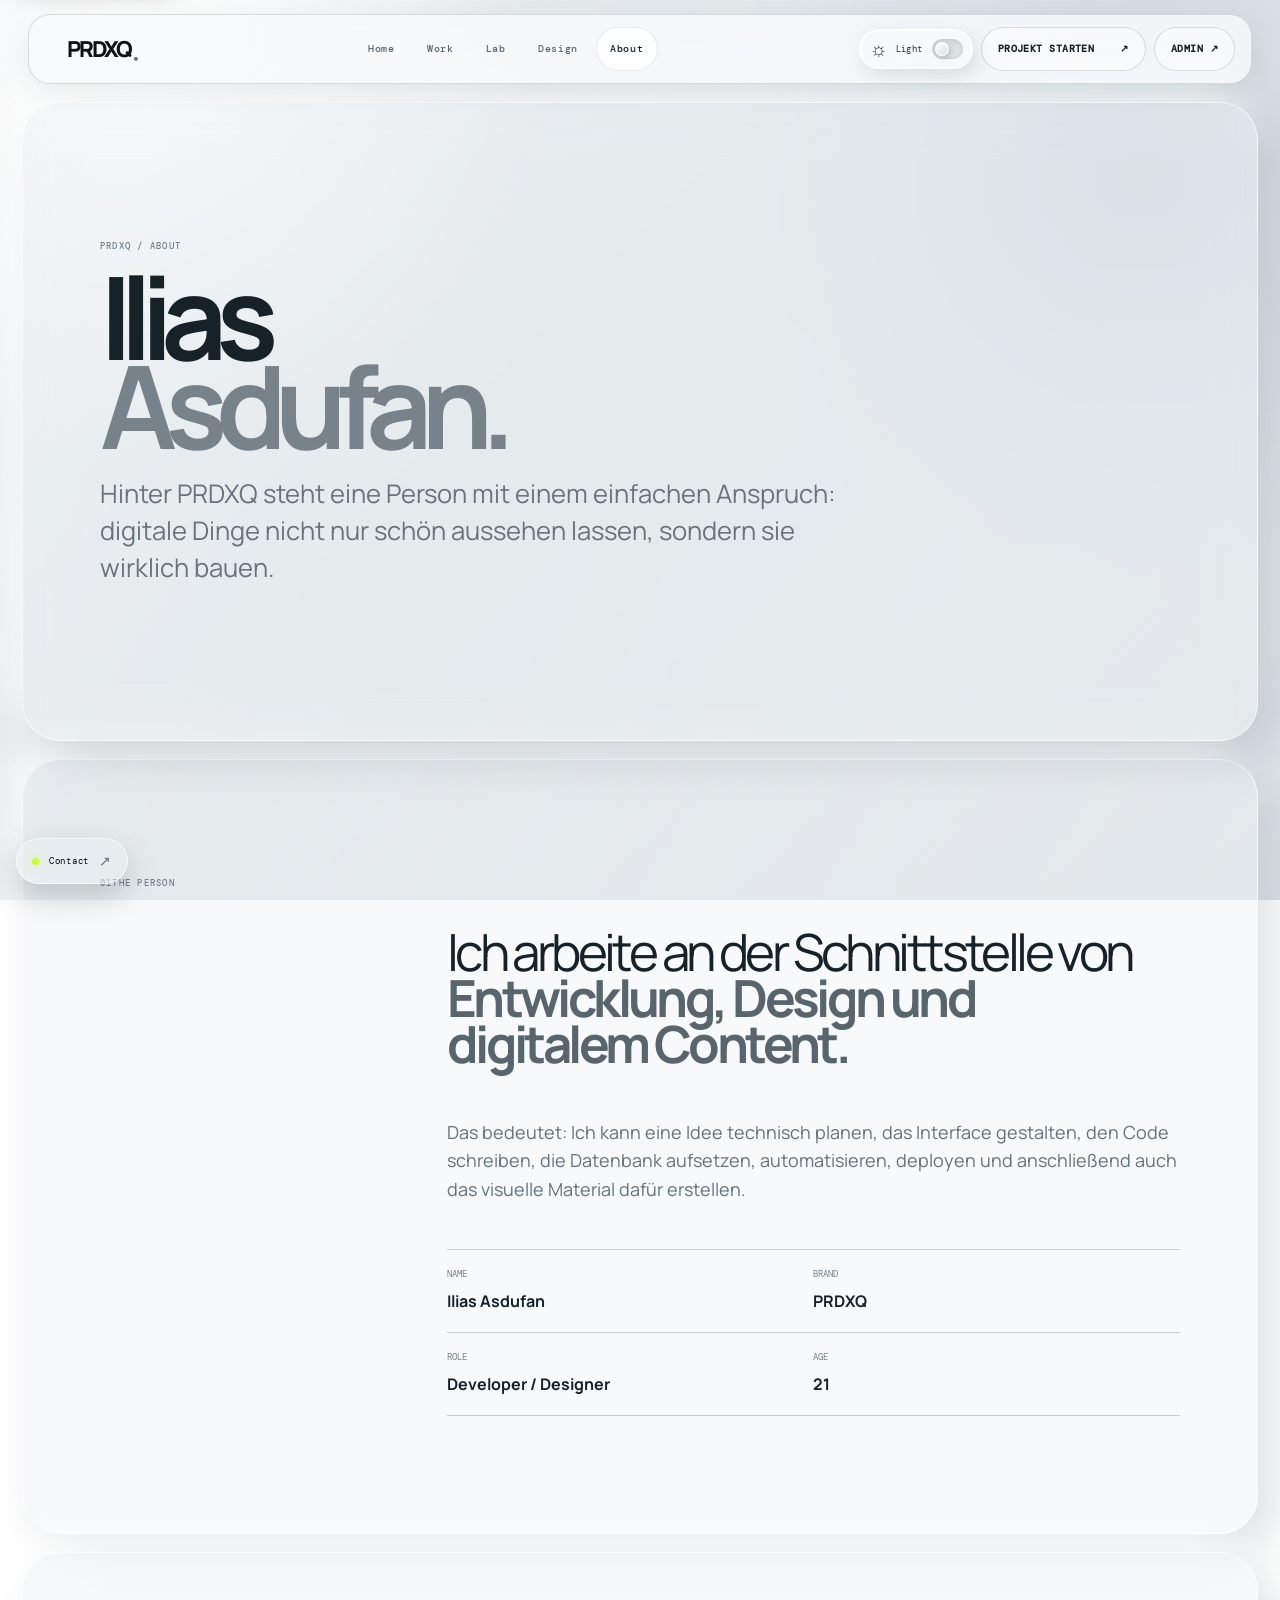
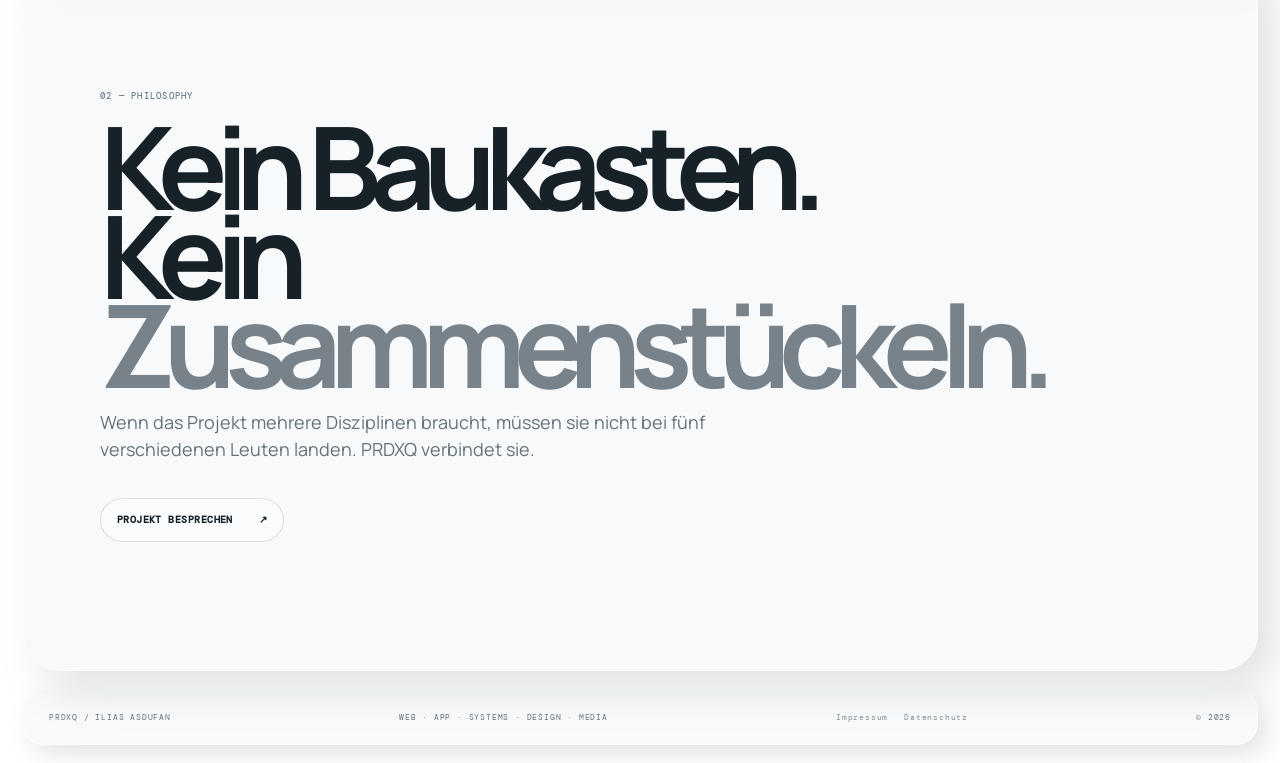
==== commit 7b65ad99: "Remove 10% reward puzzle concept" ====
--- a/about.html
+++ b/about.html
@@ -1,2 +1,2 @@
-<!doctype html><html lang="de"><head><meta charset="UTF-8"><meta name="viewport" content="width=device-width,initial-scale=1"><link rel="preconnect" href="https://fonts.googleapis.com"><link rel="preconnect" href="https://fonts.gstatic.com" crossorigin><link href="https://fonts.googleapis.com/css2?family=DM+Mono:wght@400;500&family=Manrope:wght@400;500;600;700;800&display=swap" rel="stylesheet"><link rel="icon" type="image/png" href="prdxq-logo-transparent.png"><link rel="stylesheet" href="styles.css"><title>About — Ilias Asdufan / PRDXQ</title><link rel="stylesheet" href="theme.css?v=20261101-1"><link rel="stylesheet" href="reward.css?v=20261026-5"></head><body><header class="nav"><a class="brand" href="index.html" aria-label="PRDXQ Home"><span class="brand-word">PRDXQ<sup>®</sup></span></a><nav><a href="index.html">Home</a><a href="work.html">Work</a><a href="lab.html">Lab</a><a href="design.html">Design</a><a href="about.html">About</a></nav><div class="nav-right"><a class="nav-cta" href="contact.html">Projekt starten <b>↗</b></a><button class="menu-toggle" aria-label="Menü öffnen" aria-expanded="false"><i></i><i></i></button></div></header><div class="mobile-menu"><a href="index.html">Home <b>01</b></a><a href="work.html">Work <b>02</b></a><a href="lab.html">Lab <b>03</b></a><a href="design.html">Design <b>04</b></a><a href="about.html">About <b>05</b></a><a href="contact.html">Kontakt <b>06</b></a></div><main><section class="about-hero-new"><p class="kicker">PRDXQ / ABOUT</p><h1>Ilias<br><em>Asdufan.</em></h1><p>Hinter PRDXQ steht eine Person mit einem einfachen Anspruch: digitale Dinge nicht nur schön aussehen lassen, sondern sie wirklich bauen.</p></section><section class="about-body"><div class="section-label"><span>01</span><span>THE PERSON</span></div><div><p class="big-copy">Ich arbeite an der Schnittstelle von <strong>Entwicklung, Design und digitalem Content.</strong></p><p>Das bedeutet: Ich kann eine Idee technisch planen, das Interface gestalten, den Code schreiben, die Datenbank aufsetzen, automatisieren, deployen und anschließend auch das visuelle Material dafür erstellen.</p><div class="about-facts"><div><small>NAME</small><b>Ilias Asdufan</b></div><div><small>BRAND</small><b>PRDXQ</b></div><div><small>ROLE</small><b>Developer / Designer</b></div><div><small>AGE</small><b>21</b></div></div></div></section><section class="about-statement"><p class="kicker">02 — PHILOSOPHY</p><h2>Kein Baukasten.<br>Kein <em>Zusammenstückeln.</em></h2><p>Wenn das Projekt mehrere Disziplinen braucht, müssen sie nicht bei fünf verschiedenen Leuten landen. PRDXQ verbindet sie.</p><a class="text-link" href="contact.html">Projekt besprechen <b>↗</b></a></section></main><footer><span>PRDXQ / ILIAS ASDUFAN</span><span>WEB · APP · SYSTEMS · DESIGN · MEDIA</span><span class="legal-links"><a href="impressum.html">Impressum</a><a href="datenschutz.html">Datenschutz</a></span><span>© 2026</span></footer><script src="script.js"></script>
-<script src="admin-link.js?v=20261021-3"></script><script src="theme-switch.js?v=20261021-3"></script><script src="reward.js?v=20261024-1"></script></body></html>+<!doctype html><html lang="de"><head><meta charset="UTF-8"><meta name="viewport" content="width=device-width,initial-scale=1"><link rel="preconnect" href="https://fonts.googleapis.com"><link rel="preconnect" href="https://fonts.gstatic.com" crossorigin><link href="https://fonts.googleapis.com/css2?family=DM+Mono:wght@400;500&family=Manrope:wght@400;500;600;700;800&display=swap" rel="stylesheet"><link rel="icon" type="image/png" href="prdxq-logo-transparent.png"><link rel="stylesheet" href="styles.css"><title>About — Ilias Asdufan / PRDXQ</title><link rel="stylesheet" href="theme.css?v=20261101-1"></head><body><header class="nav"><a class="brand" href="index.html" aria-label="PRDXQ Home"><span class="brand-word">PRDXQ<sup>®</sup></span></a><nav><a href="index.html">Home</a><a href="work.html">Work</a><a href="lab.html">Lab</a><a href="design.html">Design</a><a href="about.html">About</a></nav><div class="nav-right"><a class="nav-cta" href="contact.html">Projekt starten <b>↗</b></a><button class="menu-toggle" aria-label="Menü öffnen" aria-expanded="false"><i></i><i></i></button></div></header><div class="mobile-menu"><a href="index.html">Home <b>01</b></a><a href="work.html">Work <b>02</b></a><a href="lab.html">Lab <b>03</b></a><a href="design.html">Design <b>04</b></a><a href="about.html">About <b>05</b></a><a href="contact.html">Kontakt <b>06</b></a></div><main><section class="about-hero-new"><p class="kicker">PRDXQ / ABOUT</p><h1>Ilias<br><em>Asdufan.</em></h1><p>Hinter PRDXQ steht eine Person mit einem einfachen Anspruch: digitale Dinge nicht nur schön aussehen lassen, sondern sie wirklich bauen.</p></section><section class="about-body"><div class="section-label"><span>01</span><span>THE PERSON</span></div><div><p class="big-copy">Ich arbeite an der Schnittstelle von <strong>Entwicklung, Design und digitalem Content.</strong></p><p>Das bedeutet: Ich kann eine Idee technisch planen, das Interface gestalten, den Code schreiben, die Datenbank aufsetzen, automatisieren, deployen und anschließend auch das visuelle Material dafür erstellen.</p><div class="about-facts"><div><small>NAME</small><b>Ilias Asdufan</b></div><div><small>BRAND</small><b>PRDXQ</b></div><div><small>ROLE</small><b>Developer / Designer</b></div><div><small>AGE</small><b>21</b></div></div></div></section><section class="about-statement"><p class="kicker">02 — PHILOSOPHY</p><h2>Kein Baukasten.<br>Kein <em>Zusammenstückeln.</em></h2><p>Wenn das Projekt mehrere Disziplinen braucht, müssen sie nicht bei fünf verschiedenen Leuten landen. PRDXQ verbindet sie.</p><a class="text-link" href="contact.html">Projekt besprechen <b>↗</b></a></section></main><footer><span>PRDXQ / ILIAS ASDUFAN</span><span>WEB · APP · SYSTEMS · DESIGN · MEDIA</span><span class="legal-links"><a href="impressum.html">Impressum</a><a href="datenschutz.html">Datenschutz</a></span><span>© 2026</span></footer><script src="script.js?v=20261101-1"></script>
+<script src="admin-link.js?v=20261021-3"></script><script src="theme-switch.js?v=20261101-1"></script></body></html>
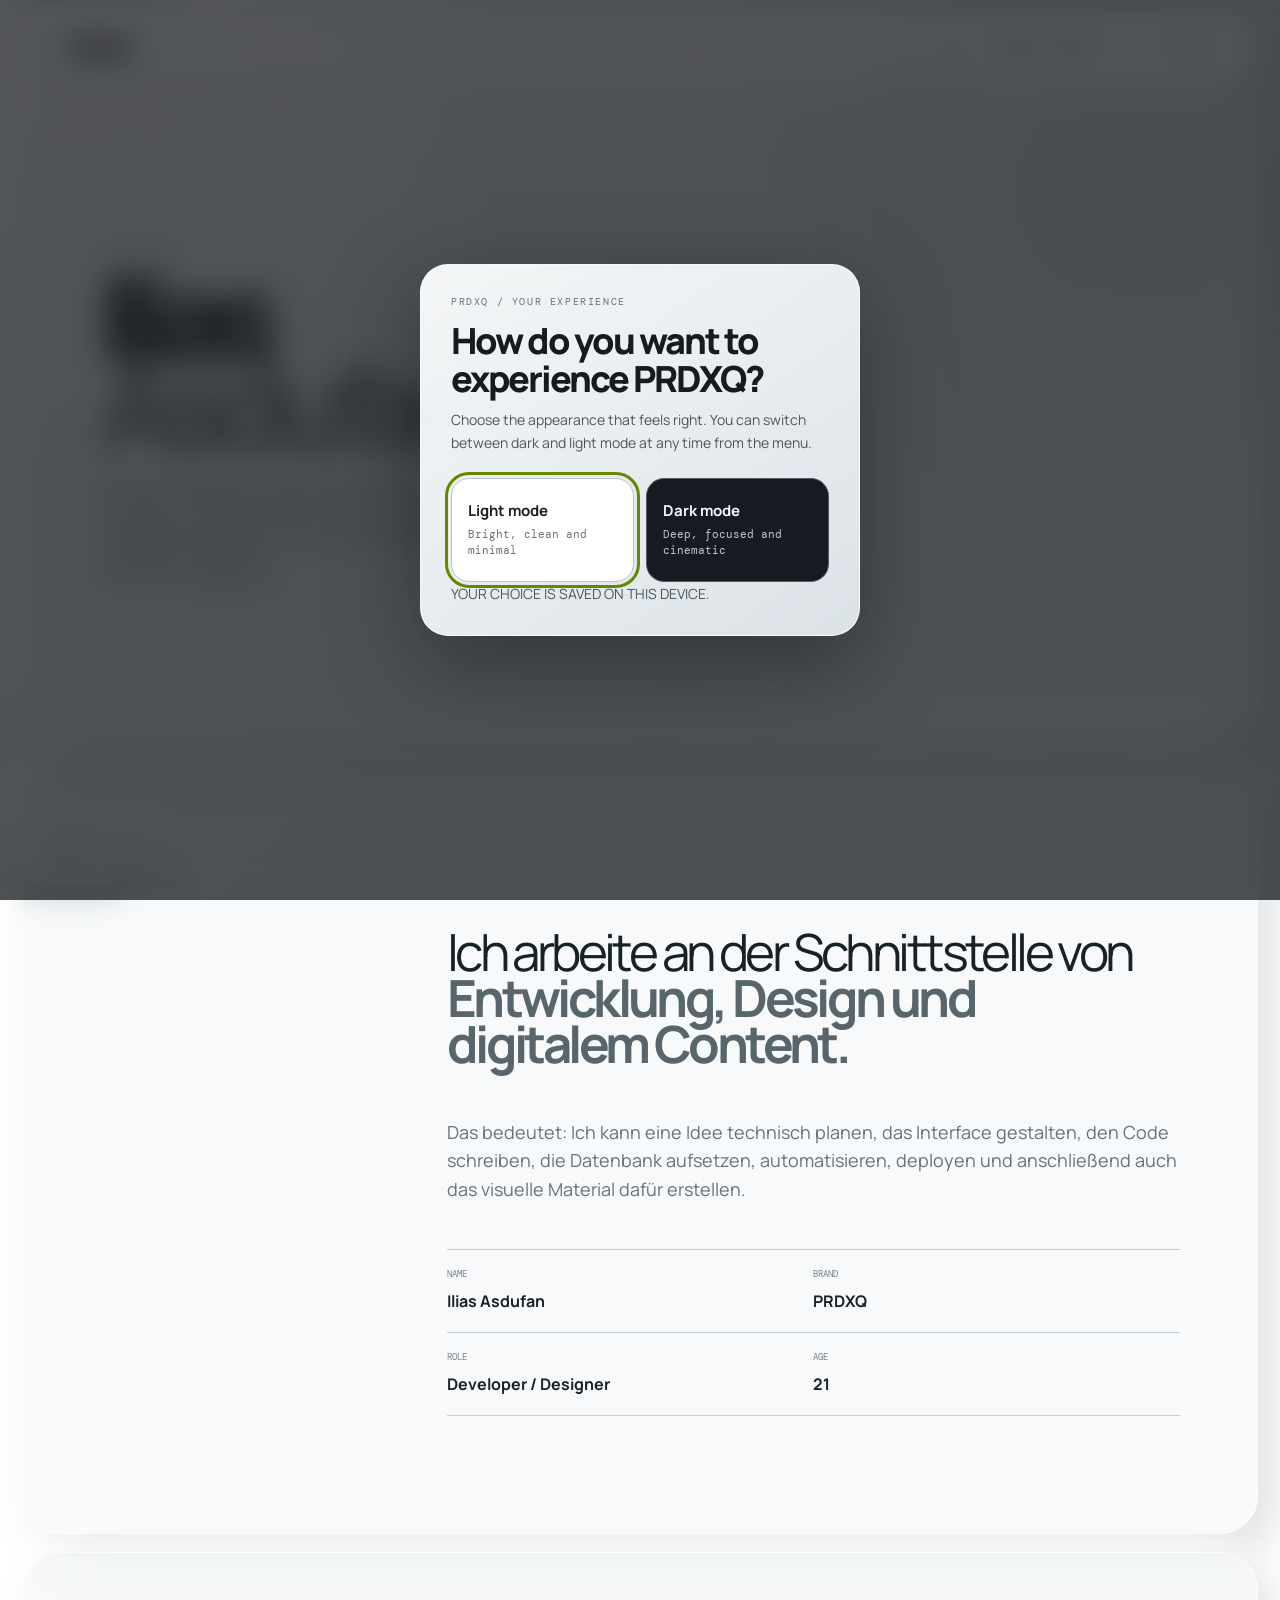
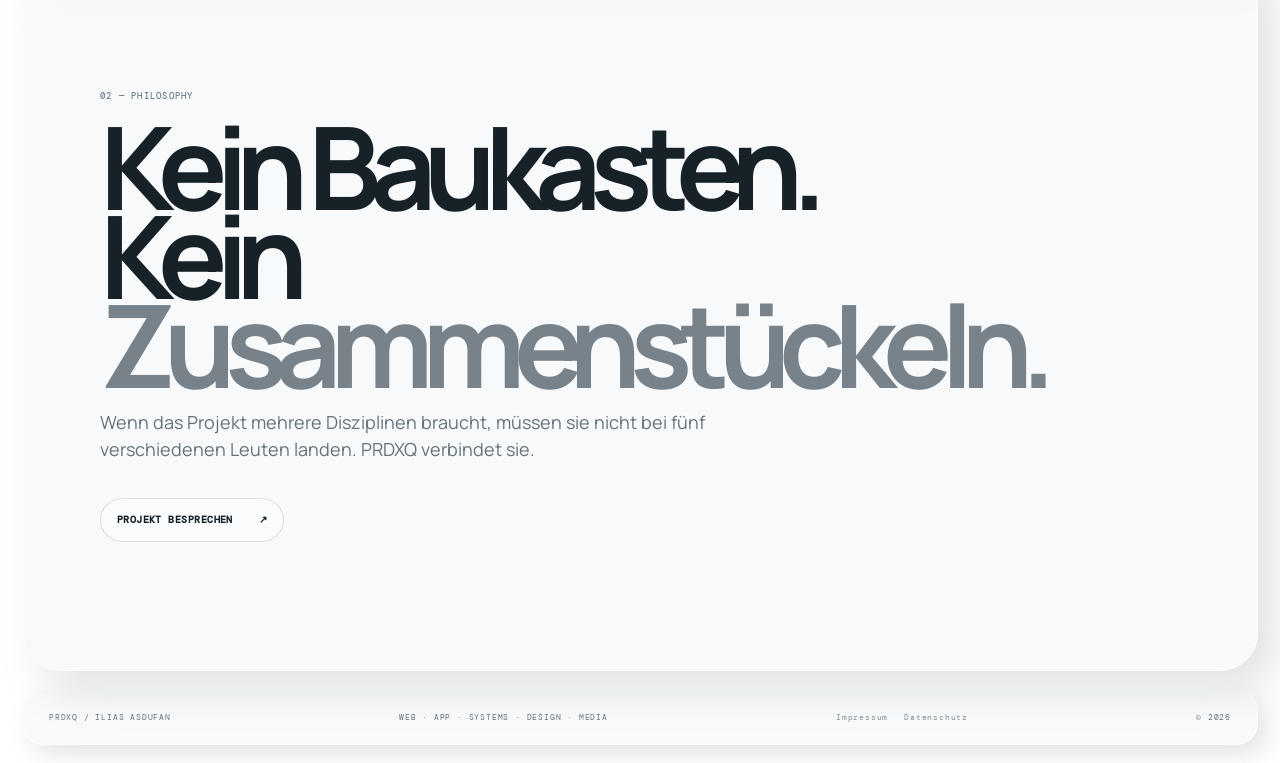
==== commit 2cf09ba3: "Refresh shared theme assets" ====
--- a/about.html
+++ b/about.html
@@ -1,2 +1,2 @@
-<!doctype html><html lang="de"><head><meta charset="UTF-8"><meta name="viewport" content="width=device-width,initial-scale=1"><link rel="preconnect" href="https://fonts.googleapis.com"><link rel="preconnect" href="https://fonts.gstatic.com" crossorigin><link href="https://fonts.googleapis.com/css2?family=DM+Mono:wght@400;500&family=Manrope:wght@400;500;600;700;800&display=swap" rel="stylesheet"><link rel="icon" type="image/png" href="prdxq-logo-transparent.png"><link rel="stylesheet" href="styles.css"><title>About — Ilias Asdufan / PRDXQ</title><link rel="stylesheet" href="theme.css?v=20261101-1"></head><body><header class="nav"><a class="brand" href="index.html" aria-label="PRDXQ Home"><span class="brand-word">PRDXQ<sup>®</sup></span></a><nav><a href="index.html">Home</a><a href="work.html">Work</a><a href="lab.html">Lab</a><a href="design.html">Design</a><a href="about.html">About</a></nav><div class="nav-right"><a class="nav-cta" href="contact.html">Projekt starten <b>↗</b></a><button class="menu-toggle" aria-label="Menü öffnen" aria-expanded="false"><i></i><i></i></button></div></header><div class="mobile-menu"><a href="index.html">Home <b>01</b></a><a href="work.html">Work <b>02</b></a><a href="lab.html">Lab <b>03</b></a><a href="design.html">Design <b>04</b></a><a href="about.html">About <b>05</b></a><a href="contact.html">Kontakt <b>06</b></a></div><main><section class="about-hero-new"><p class="kicker">PRDXQ / ABOUT</p><h1>Ilias<br><em>Asdufan.</em></h1><p>Hinter PRDXQ steht eine Person mit einem einfachen Anspruch: digitale Dinge nicht nur schön aussehen lassen, sondern sie wirklich bauen.</p></section><section class="about-body"><div class="section-label"><span>01</span><span>THE PERSON</span></div><div><p class="big-copy">Ich arbeite an der Schnittstelle von <strong>Entwicklung, Design und digitalem Content.</strong></p><p>Das bedeutet: Ich kann eine Idee technisch planen, das Interface gestalten, den Code schreiben, die Datenbank aufsetzen, automatisieren, deployen und anschließend auch das visuelle Material dafür erstellen.</p><div class="about-facts"><div><small>NAME</small><b>Ilias Asdufan</b></div><div><small>BRAND</small><b>PRDXQ</b></div><div><small>ROLE</small><b>Developer / Designer</b></div><div><small>AGE</small><b>21</b></div></div></div></section><section class="about-statement"><p class="kicker">02 — PHILOSOPHY</p><h2>Kein Baukasten.<br>Kein <em>Zusammenstückeln.</em></h2><p>Wenn das Projekt mehrere Disziplinen braucht, müssen sie nicht bei fünf verschiedenen Leuten landen. PRDXQ verbindet sie.</p><a class="text-link" href="contact.html">Projekt besprechen <b>↗</b></a></section></main><footer><span>PRDXQ / ILIAS ASDUFAN</span><span>WEB · APP · SYSTEMS · DESIGN · MEDIA</span><span class="legal-links"><a href="impressum.html">Impressum</a><a href="datenschutz.html">Datenschutz</a></span><span>© 2026</span></footer><script src="script.js?v=20261101-1"></script>
-<script src="admin-link.js?v=20261021-3"></script><script src="theme-switch.js?v=20261101-1"></script></body></html>+<!doctype html><html lang="de"><head><meta charset="UTF-8"><meta name="viewport" content="width=device-width,initial-scale=1"><link rel="preconnect" href="https://fonts.googleapis.com"><link rel="preconnect" href="https://fonts.gstatic.com" crossorigin><link href="https://fonts.googleapis.com/css2?family=DM+Mono:wght@400;500&family=Manrope:wght@400;500;600;700;800&display=swap" rel="stylesheet"><link rel="icon" type="image/png" href="prdxq-logo-transparent.png"><link rel="stylesheet" href="styles.css"><title>About — Ilias Asdufan / PRDXQ</title><link rel="stylesheet" href="theme.css?v=20261114-2"></head><body><header class="nav"><a class="brand" href="index.html" aria-label="PRDXQ Home"><span class="brand-word">PRDXQ<sup>®</sup></span></a><nav><a href="index.html">Home</a><a href="work.html">Work</a><a href="lab.html">Lab</a><a href="design.html">Design</a><a href="about.html">About</a></nav><div class="nav-right"><a class="nav-cta" href="contact.html">Projekt starten <b>↗</b></a><button class="menu-toggle" aria-label="Menü öffnen" aria-expanded="false"><i></i><i></i></button></div></header><div class="mobile-menu"><a href="index.html">Home <b>01</b></a><a href="work.html">Work <b>02</b></a><a href="lab.html">Lab <b>03</b></a><a href="design.html">Design <b>04</b></a><a href="about.html">About <b>05</b></a><a href="contact.html">Kontakt <b>06</b></a></div><main><section class="about-hero-new"><p class="kicker">PRDXQ / ABOUT</p><h1>Ilias<br><em>Asdufan.</em></h1><p>Hinter PRDXQ steht eine Person mit einem einfachen Anspruch: digitale Dinge nicht nur schön aussehen lassen, sondern sie wirklich bauen.</p></section><section class="about-body"><div class="section-label"><span>01</span><span>THE PERSON</span></div><div><p class="big-copy">Ich arbeite an der Schnittstelle von <strong>Entwicklung, Design und digitalem Content.</strong></p><p>Das bedeutet: Ich kann eine Idee technisch planen, das Interface gestalten, den Code schreiben, die Datenbank aufsetzen, automatisieren, deployen und anschließend auch das visuelle Material dafür erstellen.</p><div class="about-facts"><div><small>NAME</small><b>Ilias Asdufan</b></div><div><small>BRAND</small><b>PRDXQ</b></div><div><small>ROLE</small><b>Developer / Designer</b></div><div><small>AGE</small><b>21</b></div></div></div></section><section class="about-statement"><p class="kicker">02 — PHILOSOPHY</p><h2>Kein Baukasten.<br>Kein <em>Zusammenstückeln.</em></h2><p>Wenn das Projekt mehrere Disziplinen braucht, müssen sie nicht bei fünf verschiedenen Leuten landen. PRDXQ verbindet sie.</p><a class="text-link" href="contact.html">Projekt besprechen <b>↗</b></a></section></main><footer><span>PRDXQ / ILIAS ASDUFAN</span><span>WEB · APP · SYSTEMS · DESIGN · MEDIA</span><span class="legal-links"><a href="impressum.html">Impressum</a><a href="datenschutz.html">Datenschutz</a></span><span>© 2026</span></footer><script src="script.js?v=20261101-1"></script>
+<script src="admin-link.js?v=20261021-3"></script><script src="theme-switch.js?v=20261114-2"></script></body></html>
--- a/theme.css
+++ b/theme.css
@@ -260,3 +260,56 @@
 }
 @media(max-width:420px){.nav{width:calc(100% - 16px);margin-inline:8px;padding-inline:10px}.brand{font-size:19px}.nav-right{gap:4px}.prdxq-reward-tab-in-nav{max-width:122px;padding-inline:7px;gap:5px;font-size:7px}.cap-grid{grid-template-columns:1fr}.experience-cards{grid-template-columns:1fr}}
 @media(prefers-reduced-motion:reduce){html{scroll-behavior:auto}*,*::before,*::after{animation-duration:.001ms!important;animation-iteration-count:1!important;transition-duration:.001ms!important;scroll-behavior:auto!important}.hero-poster .hero-3d-canvas{display:none!important}}
+
+
+/* Contrast pass: mobile navigation and its controls must remain legible in dark mode. */
+html[data-theme="dark"] .nav .brand,
+html[data-theme="dark"] .nav .brand-word,
+html[data-theme="dark"] .nav .brand sup { color:#f4f6f8!important; opacity:1!important; }
+html[data-theme="dark"] .nav .menu-toggle {
+  background:rgba(255,255,255,.10)!important;
+  border:1px solid rgba(255,255,255,.34)!important;
+  box-shadow:0 5px 18px rgba(0,0,0,.35),inset 0 1px 0 rgba(255,255,255,.12)!important;
+}
+html[data-theme="dark"] .nav .menu-toggle i {
+  display:block;background:#f5f7fa!important;opacity:1!important;
+}
+html[data-theme="dark"] .mobile-menu {
+  background:rgba(19,22,28,.98)!important;
+  border-color:rgba(255,255,255,.24)!important;
+  color:#f4f6f8!important;
+  box-shadow:0 22px 48px rgba(0,0,0,.55)!important;
+  -webkit-backdrop-filter:blur(28px) saturate(145%);
+  backdrop-filter:blur(28px) saturate(145%);
+}
+html[data-theme="dark"] .mobile-menu a,
+html[data-theme="dark"] .mobile-menu a b {color:#f4f6f8!important;opacity:1!important}
+html[data-theme="dark"] .mobile-menu a {border-color:rgba(255,255,255,.17)!important}
+html[data-theme="dark"] .mobile-menu a:hover {background:rgba(255,255,255,.09)!important}
+html[data-theme="dark"] .mobile-menu .mobile-menu-theme {
+  background:#292e37!important;border-color:#77818e!important;color:#fff!important;
+}
+
+/* First-visit appearance chooser */
+.prdxq-theme-onboarding[hidden]{display:none!important}
+.prdxq-theme-onboarding{position:fixed;inset:0;z-index:10050;display:grid;place-items:center;padding:22px;background:rgba(5,8,12,.68);-webkit-backdrop-filter:blur(16px);backdrop-filter:blur(16px)}
+.prdxq-theme-dialog{width:min(100%,440px);padding:30px;border:1px solid rgba(255,255,255,.72);border-radius:28px;background:linear-gradient(145deg,rgba(250,252,253,.97),rgba(225,232,237,.96));color:#172027;box-shadow:0 28px 90px rgba(0,0,0,.35)}
+.prdxq-theme-dialog .eyebrow{margin:0 0 14px;color:#66717b;font:10px 'DM Mono',monospace;letter-spacing:.16em;text-transform:uppercase}
+.prdxq-theme-dialog h2{margin:0 0 10px;color:#151b20;font:800 clamp(27px,7vw,36px)/1.05 Manrope,sans-serif;letter-spacing:-.055em}
+.prdxq-theme-dialog>p:not(.eyebrow){margin:0;color:#4b5660;font:14px/1.65 Manrope,sans-serif}
+.prdxq-theme-options{display:grid;grid-template-columns:1fr 1fr;gap:12px;margin-top:24px}
+.prdxq-theme-choice{min-height:104px;padding:16px;text-align:left;border:1px solid #b9c2c9;border-radius:18px;background:#fff;color:#172027;cursor:pointer;transition:transform .2s,border-color .2s,background .2s}
+.prdxq-theme-choice:hover{transform:translateY(-2px);border-color:#6d7b86;background:#f4f7f8}
+.prdxq-theme-choice strong{display:block;margin-bottom:6px;font:700 15px Manrope,sans-serif}
+.prdxq-theme-choice span{display:block;color:#65717b;font:11px/1.45 'DM Mono',monospace}
+.prdxq-theme-choice[data-mode="dark"]{background:#171a20;border-color:#515b68;color:#f5f7fa}
+.prdxq-theme-choice[data-mode="dark"] span{color:#c1cad4}
+.prdxq-theme-dialog .prdxq-theme-note{margin-top:18px;color:#66717b;font:11px/1.5 'DM Mono',monospace}
+html[data-theme="dark"] .prdxq-theme-dialog{background:linear-gradient(145deg,#252a33,#171a20);border-color:rgba(255,255,255,.24);color:#f4f6f8}
+html[data-theme="dark"] .prdxq-theme-dialog h2{color:#f4f6f8}
+html[data-theme="dark"] .prdxq-theme-dialog .eyebrow,
+html[data-theme="dark"] .prdxq-theme-dialog>p:not(.eyebrow),
+html[data-theme="dark"] .prdxq-theme-dialog .prdxq-theme-note{color:#c4ccd5}
+html[data-theme="dark"] .prdxq-theme-choice[data-mode="light"]{background:#f6f8fa;color:#172027;border-color:#c4ccd5}
+@media(max-width:480px){.prdxq-theme-dialog{padding:24px;border-radius:24px}.prdxq-theme-options{gap:9px}.prdxq-theme-choice{padding:13px;min-height:96px}}
+@media(prefers-reduced-motion:reduce){.prdxq-theme-choice{transition:none}}
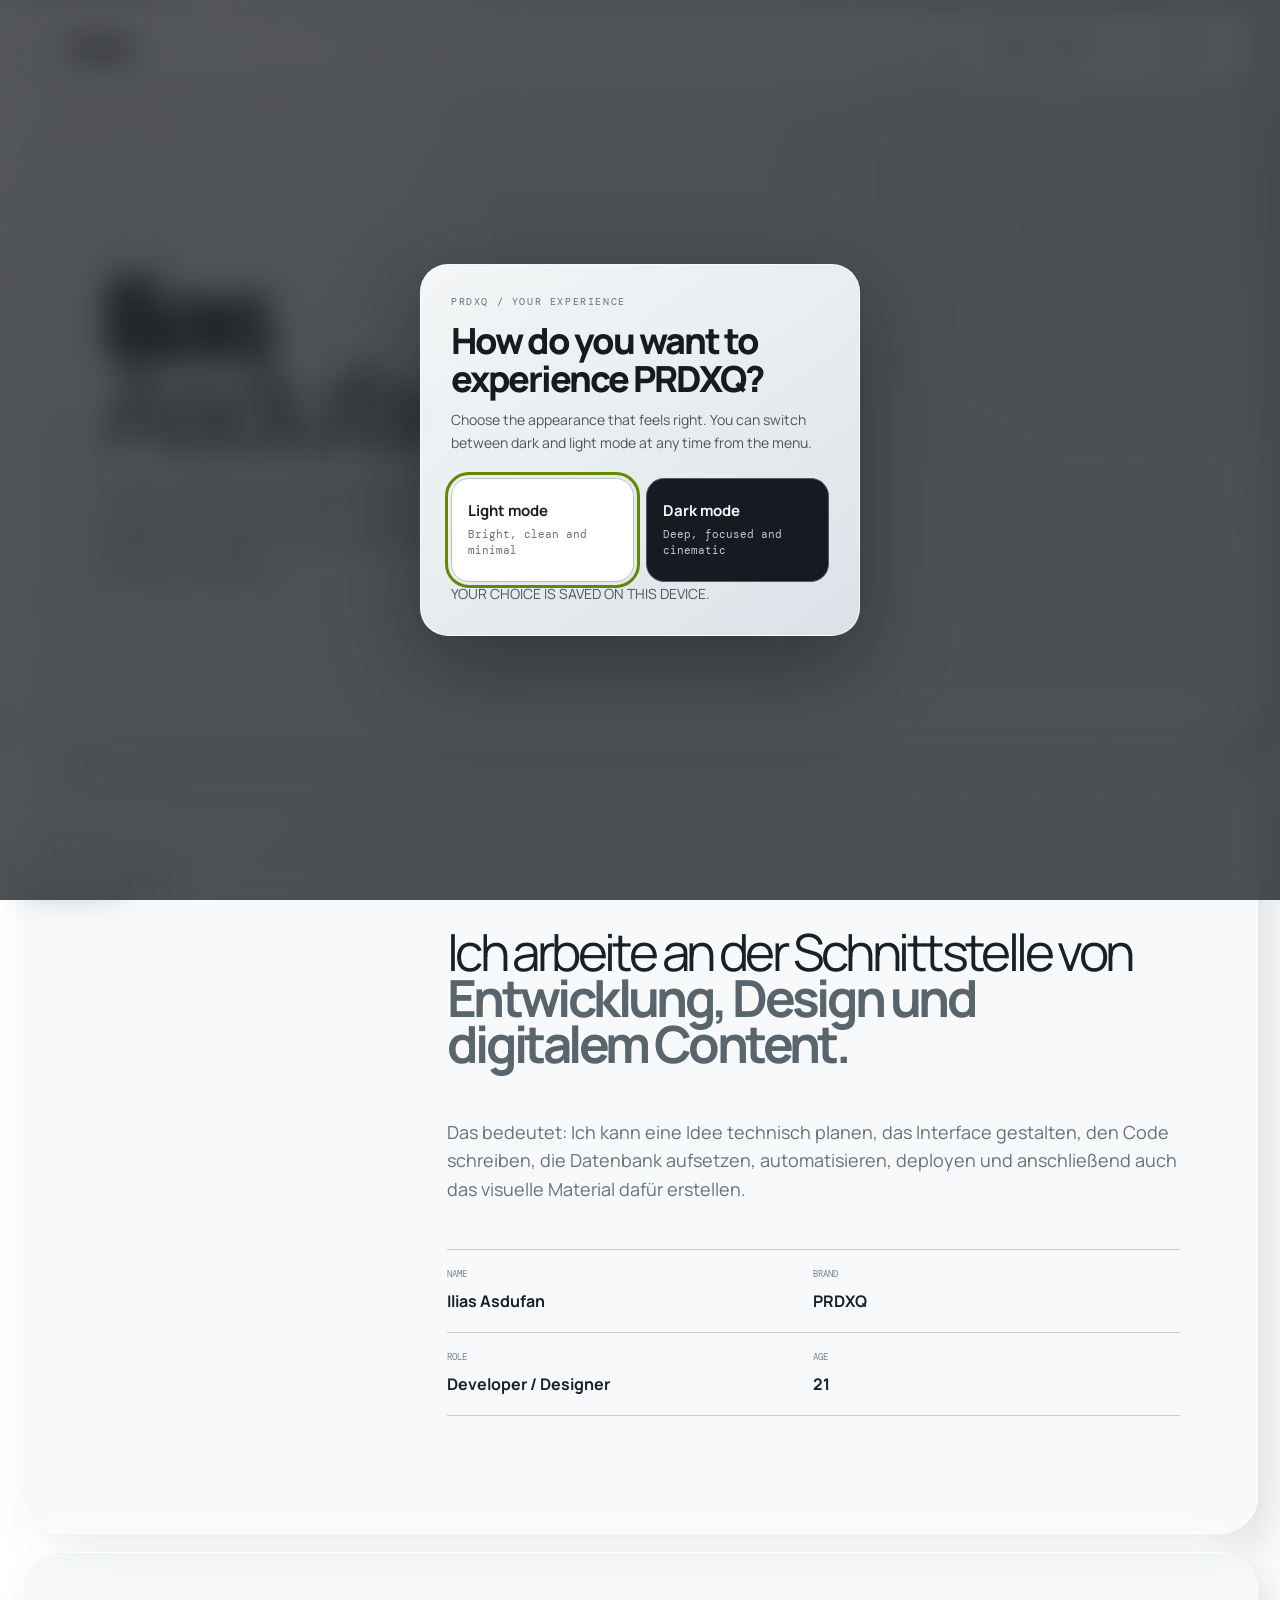
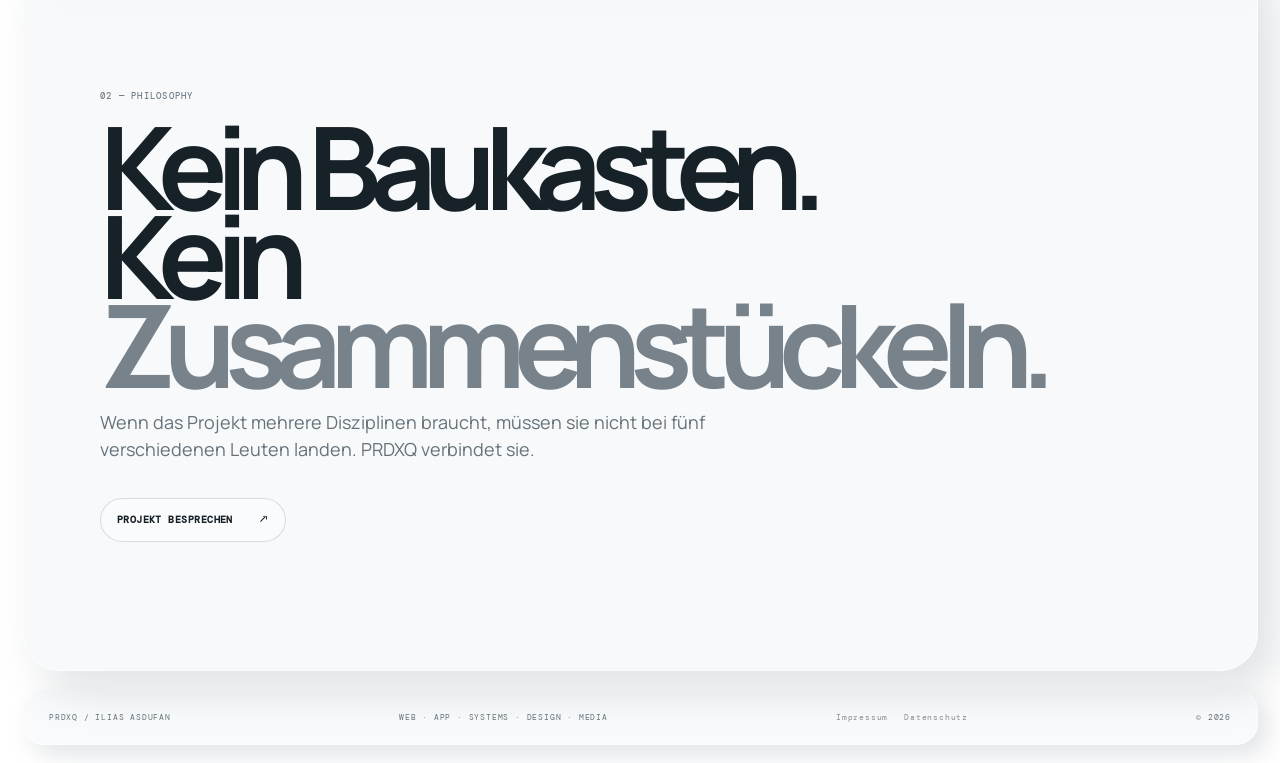
==== commit ad324fd3: "Apply custom PRDXQ arrow system" ====
--- a/about.html
+++ b/about.html
@@ -1,2 +1,2 @@
-<!doctype html><html lang="de"><head><meta charset="UTF-8"><meta name="viewport" content="width=device-width,initial-scale=1"><link rel="preconnect" href="https://fonts.googleapis.com"><link rel="preconnect" href="https://fonts.gstatic.com" crossorigin><link href="https://fonts.googleapis.com/css2?family=DM+Mono:wght@400;500&family=Manrope:wght@400;500;600;700;800&display=swap" rel="stylesheet"><link rel="icon" type="image/png" href="prdxq-logo-transparent.png"><link rel="stylesheet" href="styles.css"><title>About — Ilias Asdufan / PRDXQ</title><link rel="stylesheet" href="theme.css?v=20261114-2"></head><body><header class="nav"><a class="brand" href="index.html" aria-label="PRDXQ Home"><span class="brand-word">PRDXQ<sup>®</sup></span></a><nav><a href="index.html">Home</a><a href="work.html">Work</a><a href="lab.html">Lab</a><a href="design.html">Design</a><a href="about.html">About</a></nav><div class="nav-right"><a class="nav-cta" href="contact.html">Projekt starten <b>↗</b></a><button class="menu-toggle" aria-label="Menü öffnen" aria-expanded="false"><i></i><i></i></button></div></header><div class="mobile-menu"><a href="index.html">Home <b>01</b></a><a href="work.html">Work <b>02</b></a><a href="lab.html">Lab <b>03</b></a><a href="design.html">Design <b>04</b></a><a href="about.html">About <b>05</b></a><a href="contact.html">Kontakt <b>06</b></a></div><main><section class="about-hero-new"><p class="kicker">PRDXQ / ABOUT</p><h1>Ilias<br><em>Asdufan.</em></h1><p>Hinter PRDXQ steht eine Person mit einem einfachen Anspruch: digitale Dinge nicht nur schön aussehen lassen, sondern sie wirklich bauen.</p></section><section class="about-body"><div class="section-label"><span>01</span><span>THE PERSON</span></div><div><p class="big-copy">Ich arbeite an der Schnittstelle von <strong>Entwicklung, Design und digitalem Content.</strong></p><p>Das bedeutet: Ich kann eine Idee technisch planen, das Interface gestalten, den Code schreiben, die Datenbank aufsetzen, automatisieren, deployen und anschließend auch das visuelle Material dafür erstellen.</p><div class="about-facts"><div><small>NAME</small><b>Ilias Asdufan</b></div><div><small>BRAND</small><b>PRDXQ</b></div><div><small>ROLE</small><b>Developer / Designer</b></div><div><small>AGE</small><b>21</b></div></div></div></section><section class="about-statement"><p class="kicker">02 — PHILOSOPHY</p><h2>Kein Baukasten.<br>Kein <em>Zusammenstückeln.</em></h2><p>Wenn das Projekt mehrere Disziplinen braucht, müssen sie nicht bei fünf verschiedenen Leuten landen. PRDXQ verbindet sie.</p><a class="text-link" href="contact.html">Projekt besprechen <b>↗</b></a></section></main><footer><span>PRDXQ / ILIAS ASDUFAN</span><span>WEB · APP · SYSTEMS · DESIGN · MEDIA</span><span class="legal-links"><a href="impressum.html">Impressum</a><a href="datenschutz.html">Datenschutz</a></span><span>© 2026</span></footer><script src="script.js?v=20261101-1"></script>
-<script src="admin-link.js?v=20261021-3"></script><script src="theme-switch.js?v=20261114-2"></script></body></html>+<!doctype html><html lang="de"><head><meta charset="UTF-8"><meta name="viewport" content="width=device-width,initial-scale=1"><link rel="preconnect" href="https://fonts.googleapis.com"><link rel="preconnect" href="https://fonts.gstatic.com" crossorigin><link href="https://fonts.googleapis.com/css2?family=DM+Mono:wght@400;500&family=Manrope:wght@400;500;600;700;800&display=swap" rel="stylesheet"><link rel="icon" type="image/png" href="prdxq-logo-transparent.png"><link rel="stylesheet" href="styles.css"><title>About — Ilias Asdufan / PRDXQ</title><link rel="stylesheet" href="theme.css?v=20261114-2"><link rel="stylesheet" href="prdxq-arrows.css?v=20261114-1"></head><body><header class="nav"><a class="brand" href="index.html" aria-label="PRDXQ Home"><span class="brand-word">PRDXQ<sup>®</sup></span></a><nav><a href="index.html">Home</a><a href="work.html">Work</a><a href="lab.html">Lab</a><a href="design.html">Design</a><a href="about.html">About</a></nav><div class="nav-right"><a class="nav-cta" href="contact.html">Projekt starten <b>↗</b></a><button class="menu-toggle" aria-label="Menü öffnen" aria-expanded="false"><i></i><i></i></button></div></header><div class="mobile-menu"><a href="index.html">Home <b>01</b></a><a href="work.html">Work <b>02</b></a><a href="lab.html">Lab <b>03</b></a><a href="design.html">Design <b>04</b></a><a href="about.html">About <b>05</b></a><a href="contact.html">Kontakt <b>06</b></a></div><main><section class="about-hero-new"><p class="kicker">PRDXQ / ABOUT</p><h1>Ilias<br><em>Asdufan.</em></h1><p>Hinter PRDXQ steht eine Person mit einem einfachen Anspruch: digitale Dinge nicht nur schön aussehen lassen, sondern sie wirklich bauen.</p></section><section class="about-body"><div class="section-label"><span>01</span><span>THE PERSON</span></div><div><p class="big-copy">Ich arbeite an der Schnittstelle von <strong>Entwicklung, Design und digitalem Content.</strong></p><p>Das bedeutet: Ich kann eine Idee technisch planen, das Interface gestalten, den Code schreiben, die Datenbank aufsetzen, automatisieren, deployen und anschließend auch das visuelle Material dafür erstellen.</p><div class="about-facts"><div><small>NAME</small><b>Ilias Asdufan</b></div><div><small>BRAND</small><b>PRDXQ</b></div><div><small>ROLE</small><b>Developer / Designer</b></div><div><small>AGE</small><b>21</b></div></div></div></section><section class="about-statement"><p class="kicker">02 — PHILOSOPHY</p><h2>Kein Baukasten.<br>Kein <em>Zusammenstückeln.</em></h2><p>Wenn das Projekt mehrere Disziplinen braucht, müssen sie nicht bei fünf verschiedenen Leuten landen. PRDXQ verbindet sie.</p><a class="text-link" href="contact.html">Projekt besprechen <b>↗</b></a></section></main><footer><span>PRDXQ / ILIAS ASDUFAN</span><span>WEB · APP · SYSTEMS · DESIGN · MEDIA</span><span class="legal-links"><a href="impressum.html">Impressum</a><a href="datenschutz.html">Datenschutz</a></span><span>© 2026</span></footer><script src="script.js?v=20261101-1"></script>
+<script src="admin-link.js?v=20261021-3"></script><script src="theme-switch.js?v=20261114-2"></script><script src="prdxq-arrows.js?v=20261114-1" defer></script></body></html>
--- a/prdxq-arrows.css
+++ b/prdxq-arrows.css
@@ -0,0 +1,70 @@
+/* PRDXQ / bespoke directional glyph system
+   Drawn from two precise strokes: no icon-font or stock component dependency. */
+.prdxq-arrow-glyph{
+  --prdxq-arrow-angle:0deg;
+  position:relative;
+  display:inline-block;
+  width:.9em;
+  height:.9em;
+  margin-inline:.035em;
+  vertical-align:-.075em;
+  color:inherit;
+  font-size:1em;
+  line-height:1;
+  transform:rotate(var(--prdxq-arrow-angle));
+  transform-origin:50% 50%;
+  transition:transform .28s cubic-bezier(.2,.75,.25,1),filter .28s ease;
+  pointer-events:none;
+}
+.prdxq-arrow-glyph::before,
+.prdxq-arrow-glyph::after{
+  content:"";
+  position:absolute;
+  display:block;
+  background:currentColor;
+}
+.prdxq-arrow-glyph::before{
+  width:72%;
+  height:1.5px;
+  left:3%;
+  top:calc(50% - .75px);
+  border-radius:2px;
+}
+.prdxq-arrow-glyph::after{
+  width:35%;
+  height:35%;
+  right:7%;
+  top:calc(50% - 17.5%);
+  background:transparent;
+  border-top:1.5px solid currentColor;
+  border-right:1.5px solid currentColor;
+  border-radius:0 1px 0 0;
+  transform:rotate(45deg);
+  transform-origin:center;
+}
+.prdxq-arrow-glyph[data-arrow="ne"]{--prdxq-arrow-angle:-45deg}
+.prdxq-arrow-glyph[data-arrow="se"]{--prdxq-arrow-angle:45deg}
+.prdxq-arrow-glyph[data-arrow="nw"]{--prdxq-arrow-angle:-135deg}
+.prdxq-arrow-glyph[data-arrow="sw"]{--prdxq-arrow-angle:135deg}
+.prdxq-arrow-glyph[data-arrow="west"]{--prdxq-arrow-angle:180deg}
+.prdxq-arrow-glyph[data-arrow="north"]{--prdxq-arrow-angle:-90deg}
+.prdxq-arrow-glyph[data-arrow="south"]{--prdxq-arrow-angle:90deg}
+a:hover .prdxq-arrow-glyph,
+button:hover .prdxq-arrow-glyph,
+a:focus-visible .prdxq-arrow-glyph,
+button:focus-visible .prdxq-arrow-glyph{
+  transform:translate(2px,-1px) rotate(var(--prdxq-arrow-angle));
+  filter:drop-shadow(0 0 5px currentColor);
+}
+a:active .prdxq-arrow-glyph,
+button:active .prdxq-arrow-glyph{transform:translate(3px,-1px) rotate(var(--prdxq-arrow-angle)) scale(.92)}
+#workShowcasePrev:hover .prdxq-arrow-glyph,
+#workShowcasePrev:focus-visible .prdxq-arrow-glyph{transform:translateX(-2px) rotate(var(--prdxq-arrow-angle))}
+#workShowcaseNext:hover .prdxq-arrow-glyph,
+#workShowcaseNext:focus-visible .prdxq-arrow-glyph{transform:translateX(2px) rotate(var(--prdxq-arrow-angle))}
+@media(hover:none){
+  a:hover .prdxq-arrow-glyph,button:hover .prdxq-arrow-glyph{filter:none}
+}
+@media(prefers-reduced-motion:reduce){
+  .prdxq-arrow-glyph{transition:none!important}
+}
